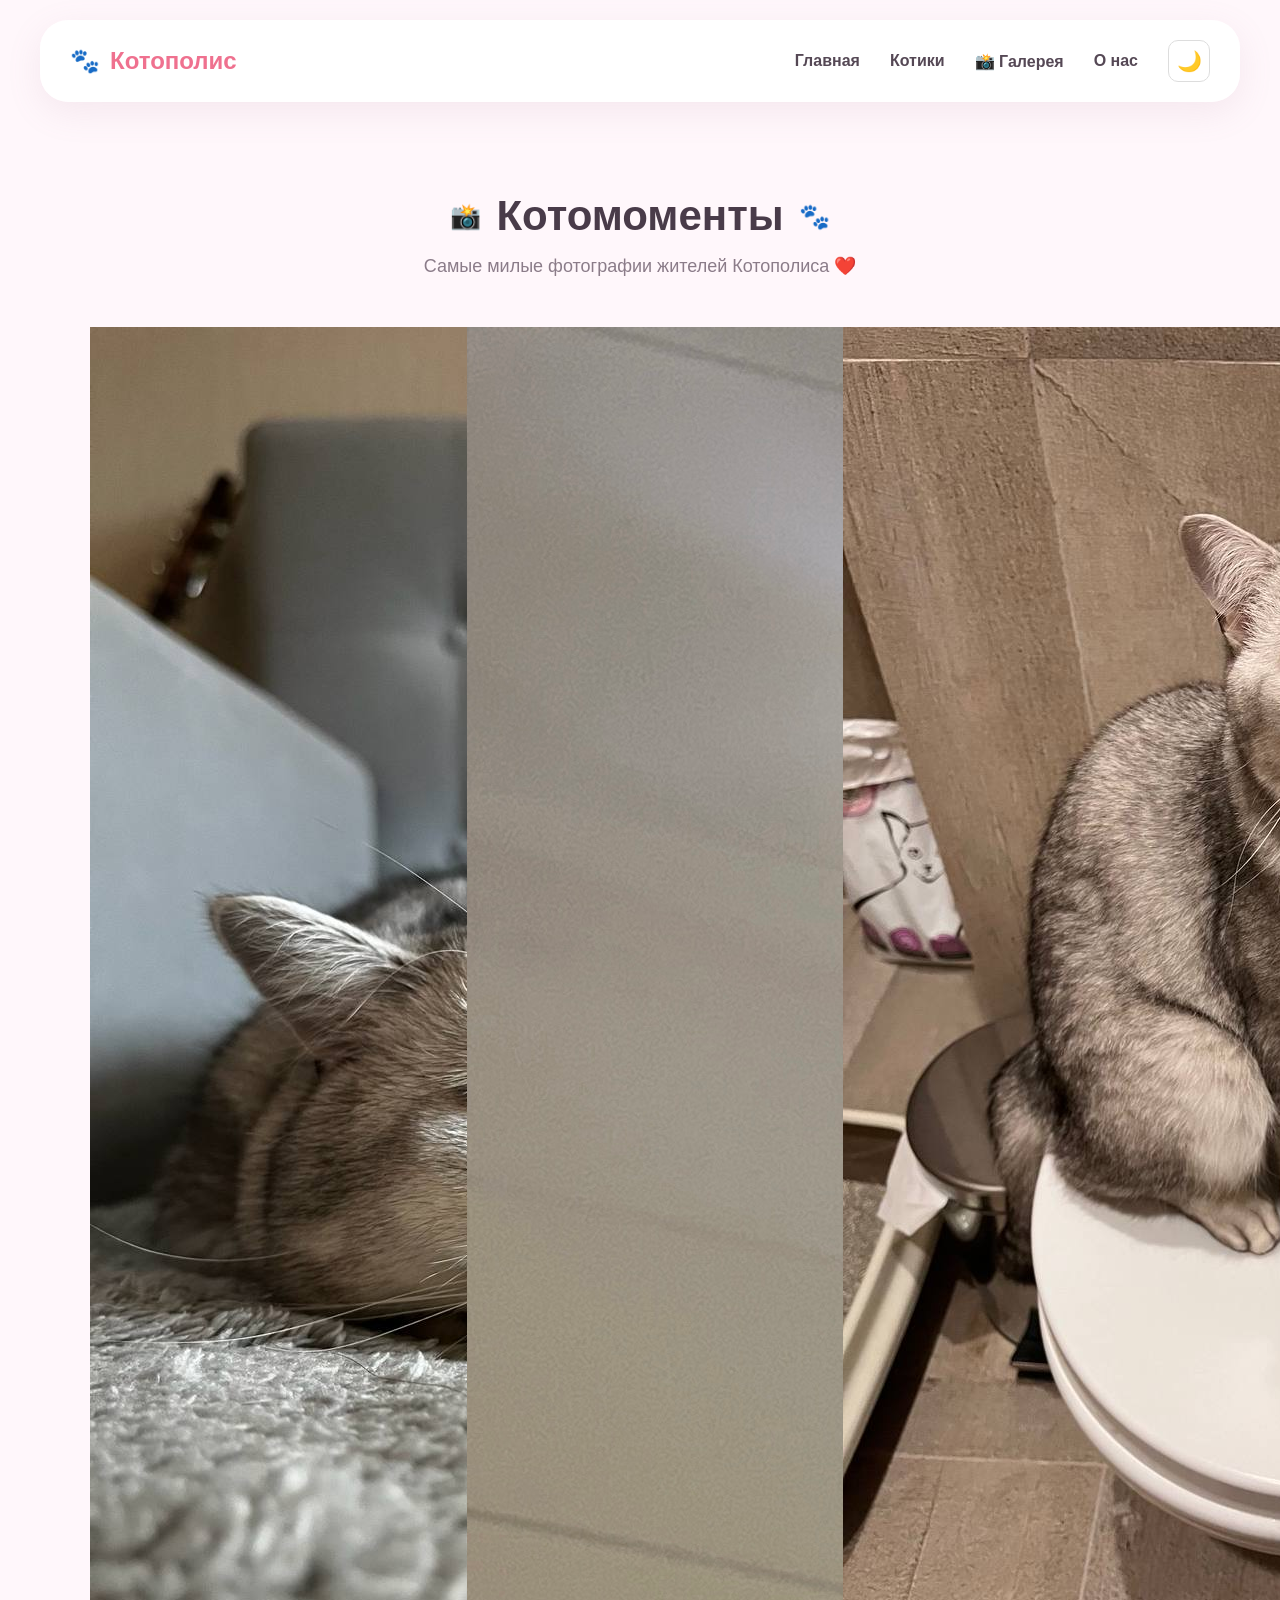
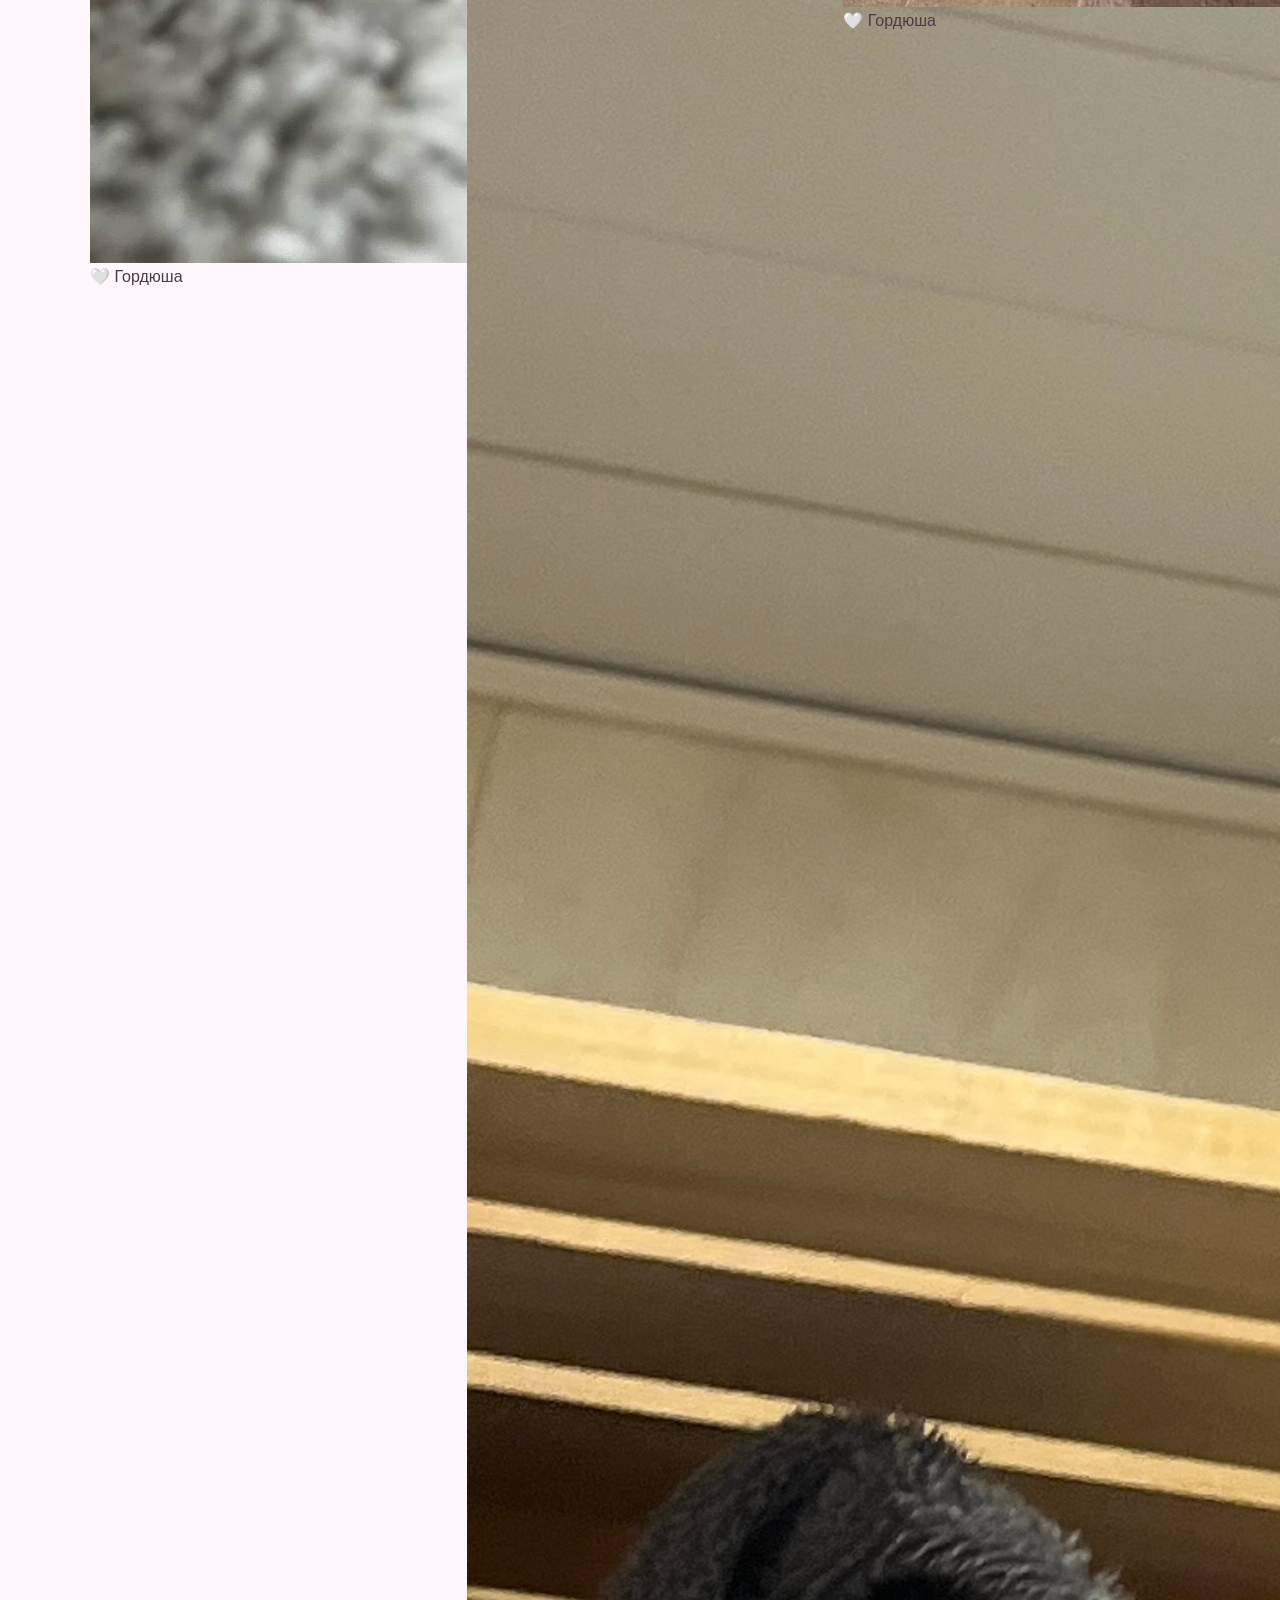
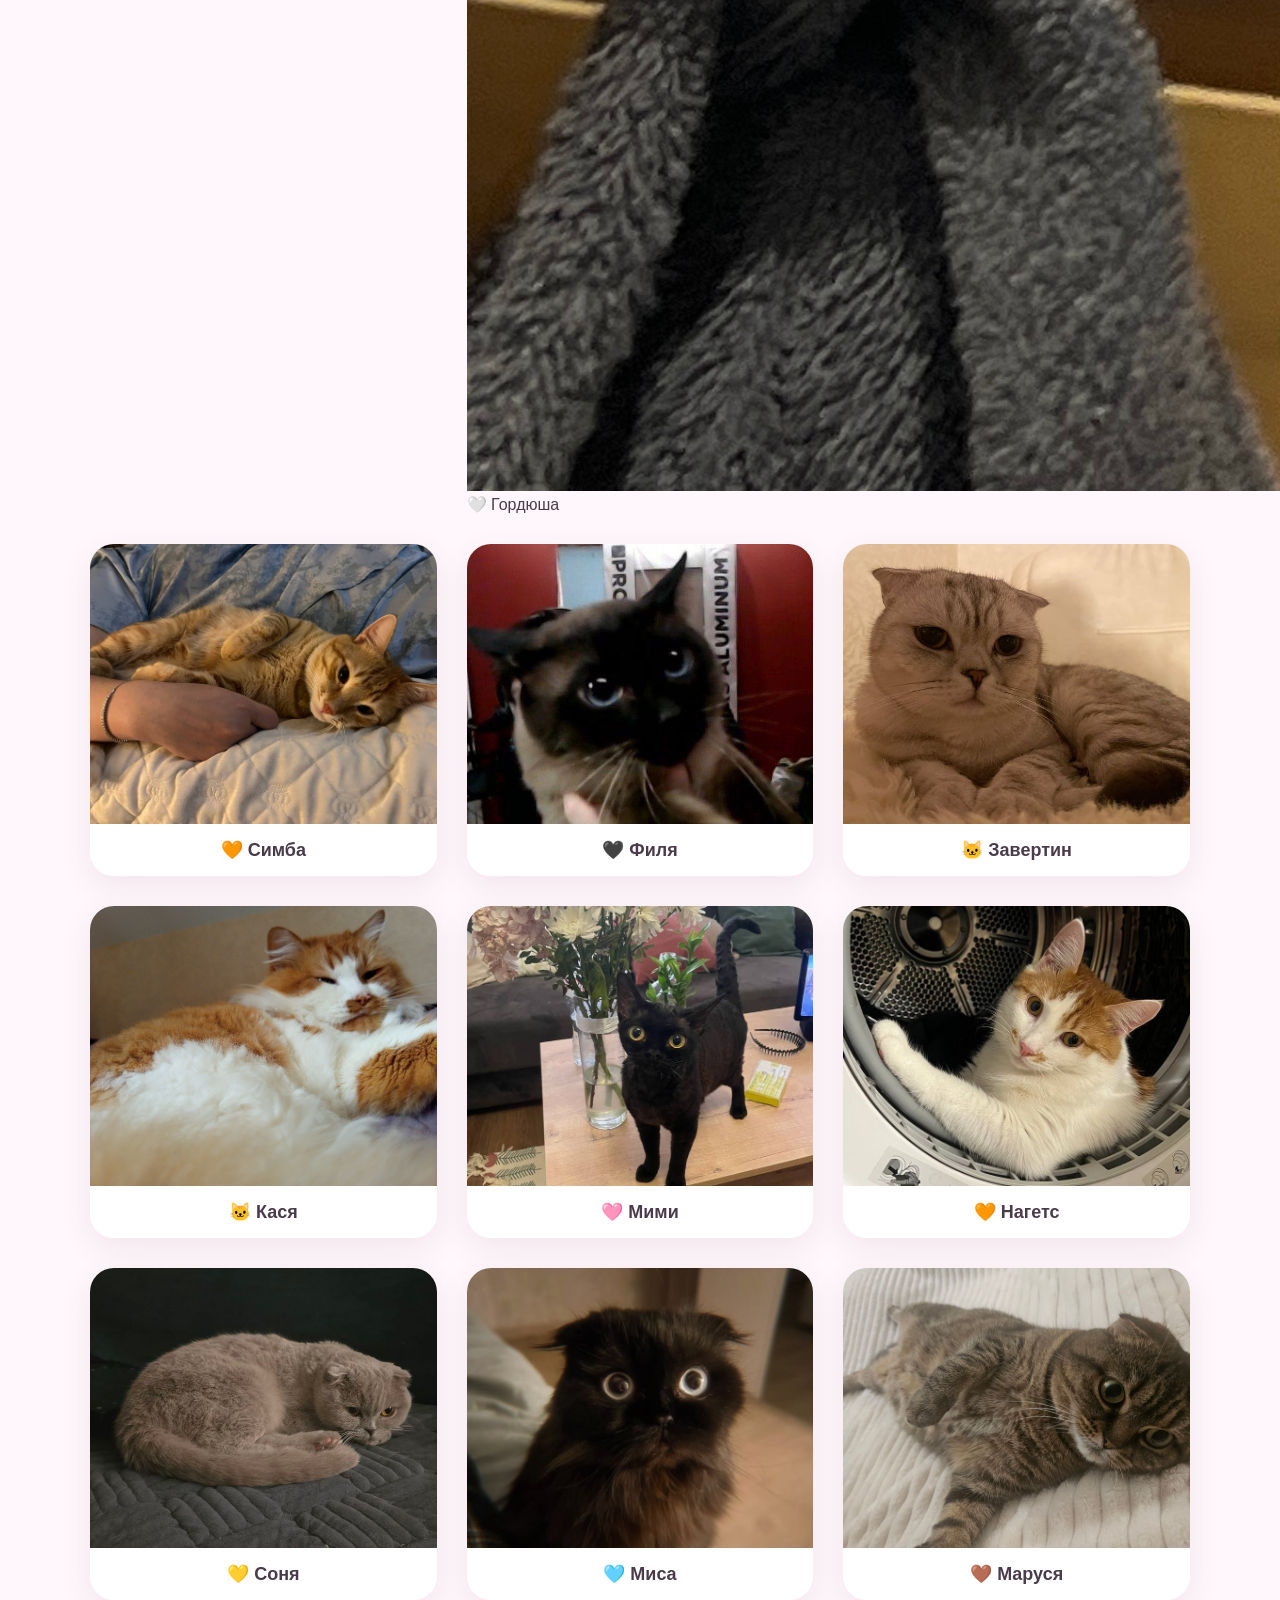
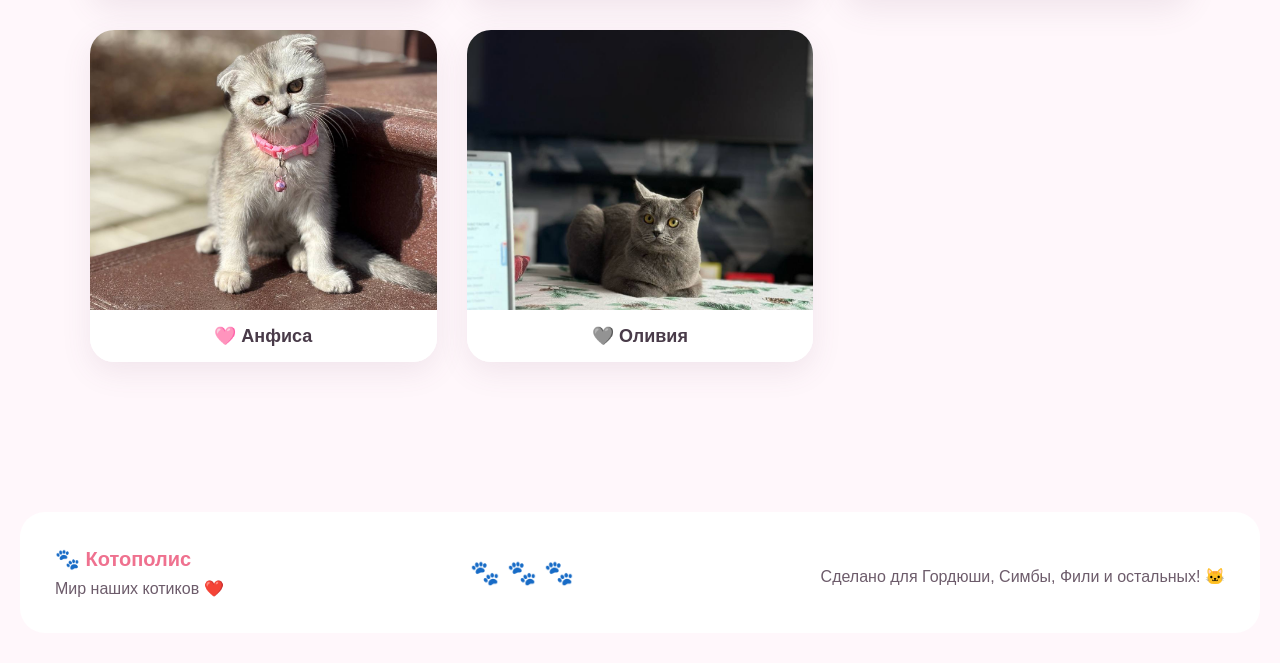
==== gallery.html @ 44512bc0 "Update gallery.html" ====
<!DOCTYPE html>
<html lang="ru">

<head>
    <meta charset="UTF-8">
    <meta name="viewport" content="width=device-width, initial-scale=1.0">

    <title>Галерея — Котополис 📸</title>

    <link rel="stylesheet" href="style.css">

    <style>
        /* ========================================
           📸 ГАЛЕРЕЯ КОТОПОЛИСА
           ======================================== */

        .cat-gallery-section {
            width: 100%;
            max-width: 1240px;
            margin: 0 auto;
            padding: 70px 30px;
            box-sizing: border-box;
        }

        .cat-gallery-title {
            display: flex;
            align-items: center;
            justify-content: center;
            gap: 15px;
            margin-bottom: 15px;
        }

        .cat-gallery-title h1 {
            margin: 0;
            font-size: 42px;
            color: #493b49;
        }

        .cat-gallery-title span {
            font-size: 25px;
        }

        .cat-gallery-subtitle {
            text-align: center;
            margin: 0 0 50px;
            color: #8b7c89;
            font-size: 18px;
        }

        /* ⭐ САМА СЕТКА */

        .cat-gallery-grid {
            display: grid !important;

            grid-template-columns: repeat(3, minmax(0, 1fr)) !important;

            gap: 30px !important;

            width: 100% !important;
            max-width: 1100px !important;

            margin: 0 auto !important;
            padding: 0 !important;

            box-sizing: border-box !important;
        }

        /* 🖼️ КАРТОЧКА */

        .cat-gallery-card {
            display: flex !important;
            flex-direction: column !important;

            width: 100% !important;
            min-width: 0 !important;
            max-width: none !important;

            position: relative !important;

            overflow: hidden !important;

            background: white;
            border-radius: 24px;

            box-shadow: 0 10px 30px rgba(120, 80, 110, 0.10);

            box-sizing: border-box !important;

            transition: transform 0.25s ease,
                        box-shadow 0.25s ease;
        }

        .cat-gallery-card:hover {
            transform: translateY(-7px);
            box-shadow: 0 18px 40px rgba(120, 80, 110, 0.16);
        }

        /* 🐱 ФОТО */

        .cat-gallery-card img {
            display: block !important;

            width: 100% !important;
            height: 280px !important;

            max-width: 100% !important;

            object-fit: cover !important;

            margin: 0 !important;
            padding: 0 !important;

            box-sizing: border-box !important;

            transition: transform 0.4s ease;
        }

        .cat-gallery-card:hover img {
            transform: scale(1.04);
        }

        /* 🏷️ ПОДПИСЬ */

        .cat-gallery-caption {
            width: 100%;
            padding: 15px 18px;

            box-sizing: border-box;

            text-align: center;

            background: white;
            color: #493b49;

            font-size: 18px;
            font-weight: 700;
        }

        /* 🌙 ТЁМНАЯ ТЕМА */

        body.dark-mode .cat-gallery-card {
            background: #302833;
        }

        body.dark-mode .cat-gallery-caption {
            background: #302833;
            color: #f4eaf2;
        }

        body.dark-mode .cat-gallery-title h1 {
            color: #f4eaf2;
        }

        body.dark-mode .cat-gallery-subtitle {
            color: #cbbdca;
        }

        /* 📱 ПЛАНШЕТ */

        @media (max-width: 900px) {

            .cat-gallery-grid {
                grid-template-columns: repeat(2, minmax(0, 1fr)) !important;
            }

        }

        /* 📱 ТЕЛЕФОН */

        @media (max-width: 600px) {

            .cat-gallery-section {
                padding: 50px 20px;
            }

            .cat-gallery-grid {
                grid-template-columns: 1fr !important;
                gap: 25px !important;
            }

            .cat-gallery-card img {
                height: 280px !important;
            }

            .cat-gallery-title h1 {
                font-size: 32px;
            }

        }
    </style>

</head>

<body>

<header class="navbar">

    <div class="logo" id="secretLogo">
        🐾 <span>Котополис</span>
    </div>

    <nav>
        <a href="index.html">Главная</a>
        <a href="index.html#cats">Котики</a>
        <a href="gallery.html">📸 Галерея</a>
        <a href="index.html#about">О нас</a>

        <button id="themeToggle" class="theme-button">🌙</button>
    </nav>

</header>


<main>

<section class="cat-gallery-section">

    <div class="cat-gallery-title">
        <span>📸</span>
        <h1>Котомоменты</h1>
        <span>🐾</span>
    </div>

    <p class="cat-gallery-subtitle">
        Самые милые фотографии жителей Котополиса ❤️
    </p>


    <div class="cat-gallery-grid">

       <!-- 🤍 ГОРДЮША -->

<div class="gallery-item">
    <img src="gordyusha.jpg" alt="Гордюша">
    <div class="gallery-caption">
        🤍 Гордюша
    </div>
</div>

<div class="gallery-item">
    <img src="gordyusha2.jpg" alt="Гордюша">
    <div class="gallery-caption">
        🤍 Гордюша
    </div>
</div>

<div class="gallery-item">
    <img src="gordyusha3.jpg" alt="Гордюша">
    <div class="gallery-caption">
        🤍 Гордюша
    </div>
</div>
        <div class="cat-gallery-card">
            <img src="simba.jpg" alt="Симба">
            <div class="cat-gallery-caption">
                🧡 Симба
            </div>
        </div>

        <div class="cat-gallery-card">
            <img src="filia.jpg" alt="Филя">
            <div class="cat-gallery-caption">
                🖤 Филя
            </div>
        </div>

        <div class="cat-gallery-card">
            <img src="zavertin.jpg" alt="Завертин">
            <div class="cat-gallery-caption">
                🐱 Завертин
            </div>
        </div>

        <div class="cat-gallery-card">
            <img src="kasya.jpg" alt="Кася">
            <div class="cat-gallery-caption">
                🐱 Кася
            </div>
        </div>

        <div class="cat-gallery-card">
            <img src="mimi.jpg" alt="Мими">
            <div class="cat-gallery-caption">
                🩷 Мими
            </div>
        </div>

        <div class="cat-gallery-card">
            <img src="nagets.jpg" alt="Нагетс">
            <div class="cat-gallery-caption">
                🧡 Нагетс
            </div>
        </div>

        <div class="cat-gallery-card">
            <img src="sonya.jpg" alt="Соня">
            <div class="cat-gallery-caption">
                💛 Соня
            </div>
        </div>

        <div class="cat-gallery-card">
            <img src="misa.jpg" alt="Миса">
            <div class="cat-gallery-caption">
                🩵 Миса
            </div>
        </div>

        <div class="cat-gallery-card">
            <img src="marusya.jpg" alt="Маруся">
            <div class="cat-gallery-caption">
                🤎 Маруся
            </div>
        </div>

        <div class="cat-gallery-card">
            <img src="anfisa.jpg" alt="Анфиса">
            <div class="cat-gallery-caption">
                🩷 Анфиса
            </div>
        </div>

        <div class="cat-gallery-card">
            <img src="olivia.jpg" alt="Оливия">
            <div class="cat-gallery-caption">
                🩶 Оливия
            </div>
        </div>

    </div>

</section>

</main>


<footer>

    <div>
        <b>🐾 Котополис</b>

        <p>
            Мир наших котиков ❤️
        </p>
    </div>

    <div class="footer-paws">
        🐾 🐾 🐾
    </div>

    <div>
        <p>
            Сделано для Гордюши, Симбы, Фили и остальных! 🐱
        </p>
    </div>

</footer>


<script src="script.js" defer></script>

</body>
</html>
---- style.css ----
/* ========================================
   🐾 КОТОПОЛИС — ОСНОВНЫЕ СТИЛИ
======================================== */

* {
    box-sizing: border-box;
}

html {
    scroll-behavior: smooth;
}

body {
    margin: 0;
    font-family: Arial, sans-serif;
    background: #fff7fb;
    color: #493b49;
    transition: background 0.3s ease, color 0.3s ease;
}

/* ========================================
   🌸 НАВИГАЦИЯ
======================================== */

.navbar {
    position: sticky;
    top: 20px;
    z-index: 100;
    
    width: calc(100% - 80px);
    max-width: 1240px;
    margin: 20px auto;
    padding: 20px 30px;

    display: flex;
    align-items: center;
    justify-content: space-between;

    background: rgba(255, 255, 255, 0.92);
    border-radius: 28px;
    box-shadow: 0 10px 35px rgba(170, 120, 150, 0.12);

    backdrop-filter: blur(15px);
}

.logo {
    display: flex;
    align-items: center;
    gap: 10px;

    font-size: 24px;
    font-weight: 800;
    color: #ef718f;

    cursor: pointer;
}

.navbar nav {
    display: flex;
    align-items: center;
    gap: 30px;
}

.navbar nav a {
    color: #554855;
    text-decoration: none;
    font-weight: 700;
    transition: color 0.2s ease;
}

.navbar nav a:hover {
    color: #ef718f;
}

.theme-button {
    width: 42px;
    height: 42px;

    border: 1px solid #ddd;
    border-radius: 10px;
    background: white;

    cursor: pointer;
    font-size: 20px;
}

/* ========================================
   🏠 ГЛАВНАЯ
======================================== */

.hero {
    max-width: 1240px;
    min-height: 620px;

    margin: 50px auto;
    padding: 70px;

    display: flex;
    align-items: center;
    justify-content: space-between;

    background:
        radial-gradient(circle at 85% 20%, #eadcff 0, transparent 30%),
        radial-gradient(circle at 10% 70%, #ffe1eb 0, transparent 35%),
        white;

    border-radius: 40px;
}

.hero-text {
    width: 48%;
}

.little-title {
    color: #ef718f;
    font-size: 15px;
    font-weight: 800;
}

.hero h1 {
    margin: 25px 0;
    font-size: 64px;
    line-height: 1.05;
    color: #493b49;
}

.hero h1 span {
    color: #ef718f;
}

.hero-text > p {
    max-width: 560px;

    font-size: 19px;
    line-height: 1.8;
    color: #776a77;
}

.buttons {
    display: flex;
    flex-wrap: wrap;
    gap: 15px;
    margin-top: 30px;
}

.main-button,
.second-button {
    padding: 16px 24px;

    border-radius: 16px;

    font-size: 16px;
    font-weight: 700;

    cursor: pointer;
    text-decoration: none;

    transition: transform 0.2s ease, box-shadow 0.2s ease;
}

.main-button {
    background: #ef718f;
    color: white;
    border: none;
    box-shadow: 0 10px 25px rgba(239, 113, 143, 0.25);
}

.second-button {
    background: white;
    color: #604f60;
    border: 2px solid #f0d9e2;
}

.main-button:hover,
.second-button:hover {
    transform: translateY(-3px);
}

#result {
    margin-top: 20px;
    font-weight: 700;
    color: #ef718f;
}

/* ========================================
   🐱 КОТИКИ НА ГЛАВНОЙ
======================================== */

.hero-decoration {
    position: relative;
    width: 45%;
}

.hero-cats {
    width: 430px;
    height: 430px;

    margin: auto;

    display: grid;
    grid-template-columns: 1fr 1fr;
    grid-template-rows: 1fr 1fr;

    overflow: hidden;

    border: 7px solid #ff9ab0;
    border-radius: 50%;

    background: white;
}

.hero-cats img {
    width: 100%;
    height: 100%;
    object-fit: cover;
}

.hero-cats img:first-child {
    grid-column: 1 / 3;
}

.paw {
    position: absolute;
    z-index: 2;
    font-size: 34px;
}

.paw1 {
    left: 0;
    top: 20%;
}

.paw2 {
    right: 0;
    top: 15%;
    color: #ff8fa8;
}

.paw3 {
    right: 5%;
    bottom: 5%;
    color: #b99aff;
}

/* ========================================
   🐾 СЕКЦИЯ КОТИКОВ
======================================== */

.cats-section {
    max-width: 1240px;
    margin: 100px auto;
    padding: 0 20px;
}

.section-title {
    display: flex;
    align-items: center;
    justify-content: center;
    gap: 15px;
}

.section-title h2 {
    margin: 0;

    font-size: 42px;
    color: #493b49;
}

.section-title span {
    font-size: 24px;
}

.section-subtitle {
    text-align: center;
    color: #8b7c89;
    font-size: 18px;
    margin: 20px 0 60px;
}

/* ========================================
   🐱 СЕТКА КАРТОЧЕК
======================================== */

.cats {
    display: grid;
    grid-template-columns: repeat(3, 1fr);
    gap: 30px;
    align-items: stretch;
}

.cat-card {
    display: flex;
    flex-direction: column;

    overflow: hidden;

    background: white;
    border-radius: 25px;

    box-shadow: 0 15px 40px rgba(120, 80, 110, 0.10);

    transition: transform 0.25s ease, box-shadow 0.25s ease;
}

.cat-card:hover {
    transform: translateY(-7px);
    box-shadow: 0 20px 45px rgba(120, 80, 110, 0.16);
}

/* ========================================
   🖼️ ФОТО
======================================== */

.photo-container,
.cat-card > img {
    width: 100%;
    height: 280px;
    flex-shrink: 0;

    object-fit: cover;
}

.photo-container {
    position: relative;
}

.photo-container img {
    width: 100%;
    height: 100%;
    object-fit: cover;
    display: block;
}

.cat-card > img {
    display: block;
}

/* ========================================
   🏷️ ИМЕНА
======================================== */

.name-tag {
    position: absolute;
    left: 15px;
    bottom: 15px;

    padding: 7px 14px;

    border-radius: 12px;

    background: rgba(255, 255, 255, 0.9);

    font-weight: 800;
}

.purple {
    color: #8d6aa8;
}

.orange {
    color: #d98535;
}

.blue {
    color: #6288b5;
}

/* ========================================
   ❤️ СЕРДЕЧКО
======================================== */

.heart {
    position: absolute;
    right: 15px;
    top: 15px;

    width: 42px;
    height: 42px;

    border: none;
    border-radius: 50%;

    background: rgba(255, 255, 255, 0.9);

    color: #ef718f;
    font-size: 25px;

    cursor: pointer;
}

.heart.liked {
    color: #ef4e72;
}

/* ========================================
   📝 СОДЕРЖИМОЕ КАРТОЧКИ
======================================== */

.card-content,
.cat-card-content {
    display: flex;
    flex-direction: column;

    flex: 1;

    padding: 22px;
}

.card-content h3,
.cat-card-content h3 {
    margin: 0 0 14px;

    font-size: 22px;
    color: #493b49;
}

.card-content p,
.cat-card-content p {
    margin: 0;

    color: #655766;
    font-size: 16px;
    line-height: 1.45;
}

/* ========================================
   🌸 КНОПКИ «ПОДРОБНЕЕ»
======================================== */

.details-button {
    display: inline-flex;
    align-items: center;
    justify-content: center;

    width: fit-content;

    margin-top: auto;
    padding: 11px 20px;

    border: none;
    border-radius: 14px;

    background: #f7dce6;
    color: #8c5269;

    font-size: 14px;
    font-weight: 800;

    cursor: pointer;

    transition: transform 0.2s ease, background 0.2s ease;
}

.details-button:hover {
    transform: translateY(-2px);
    background: #f2cbd9;
}

.purple-button {
    background: #eadff3;
    color: #79578e;
}

.orange-button {
    background: #f8e3ce;
    color: #a4662c;
}

.blue-button {
    background: #dce9f6;
    color: #557da4;
}

/* ========================================
   ❤️ БЛОК FEATURES
======================================== */

.features {
    max-width: 1240px;

    margin: 100px auto;
    padding: 50px;

    display: grid;
    grid-template-columns: repeat(2, 1fr);
    gap: 25px;
}

.feature {
    display: flex;
    align-items: flex-start;
    gap: 20px;

    padding: 30px;

    background: white;
    border-radius: 25px;

    box-shadow: 0 12px 35px rgba(120, 80, 110, 0.08);
}

.feature-icon {
    width: 55px;
    height: 55px;

    flex-shrink: 0;

    display: flex;
    align-items: center;
    justify-content: center;

    border-radius: 18px;

    background: #ffe3eb;

    font-size: 25px;
}

.feature h3 {
    margin: 0 0 10px;
    color: #493b49;
}

.feature p {
    margin: 0;

    color: #756775;
    line-height: 1.5;
}

/* ========================================
   🐾 FOOTER
======================================== */

footer {
    max-width: 1240px;

    margin: 80px auto 30px;
    padding: 35px;

    display: flex;
    align-items: center;
    justify-content: space-between;
    gap: 30px;

    background: white;
    border-radius: 25px;

    color: #6d5c6b;
}

footer b {
    color: #ef718f;
    font-size: 20px;
}

footer p {
    margin: 8px 0 0;
}

.footer-paws {
    font-size: 24px;
}

/* ========================================
   🪟 ОКОШКО «ПОДРОБНЕЕ»
======================================== */

.modal,
.easter-egg {
    position: fixed;
    inset: 0;

    z-index: 1000;

    display: none;
    align-items: center;
    justify-content: center;

    padding: 20px;

    background: rgba(45, 30, 45, 0.55);
    backdrop-filter: blur(8px);
}

.modal.show,
.easter-egg.show {
    display: flex;
}

.modal-content {
    position: relative;

    width: min(850px, 100%);

    display: flex;

    overflow: hidden;

    background: white;
    border-radius: 30px;

    box-shadow: 0 30px 80px rgba(0, 0, 0, 0.25);
}

.modal-content img {
    width: 45%;
    min-height: 400px;

    object-fit: cover;
}

.modal-text {
    padding: 45px;
}

.modal-text h2 {
    margin-top: 0;
    color: #ef718f;
    font-size: 32px;
}

.modal-text p {
    white-space: pre-line;
    color: #655766;
    line-height: 1.7;
}

.close-modal {
    position: absolute;
    right: 15px;
    top: 15px;

    z-index: 2;

    width: 40px;
    height: 40px;

    border: none;
    border-radius: 50%;

    background: white;

    font-size: 28px;
    cursor: pointer;
}

/* ========================================
   ✨ ПАСХАЛКА
======================================== */

.easter-egg-window {
    position: relative;

    width: min(500px, 100%);

    padding: 35px;

    text-align: center;

    background: white;
    border-radius: 30px;

    box-shadow: 0 30px 80px rgba(0, 0, 0, 0.25);
}

.easter-egg-title {
    margin-bottom: 20px;

    color: #9b70bd;
    font-size: 25px;
    font-weight: 800;
}

.easter-egg-window img {
    width: 100%;
    max-height: 300px;

    object-fit: cover;

    border-radius: 20px;
}

.easter-egg-text {
    margin-top: 20px;

    color: #8b55ad;
    font-size: 18px;
    font-weight: 800;
}

.easter-egg-small {
    margin-top: 10px;
    color: #817482;
}

.easter-egg-close {
    position: absolute;
    right: 15px;
    top: 15px;

    border: none;
    background: none;

    font-size: 28px;
    cursor: pointer;
}

/* ========================================
   🌙 ТЁМНАЯ ТЕМА
======================================== */

body.dark-mode {
    background: #211c24;
    color: #eee5ed;
}

body.dark-mode .navbar,
body.dark-mode .hero,
body.dark-mode .cat-card,
body.dark-mode .feature,
body.dark-mode footer,
body.dark-mode .modal-content,
body.dark-mode .easter-egg-window {
    background: #302833;
}

body.dark-mode .navbar nav a,
body.dark-mode .hero h1,
body.dark-mode .section-title h2,
body.dark-mode .card-content h3,
body.dark-mode .cat-card-content h3,
body.dark-mode .feature h3 {
    color: #f4eaf2;
}

body.dark-mode .hero-text > p,
body.dark-mode .section-subtitle,
body.dark-mode .card-content p,
body.dark-mode .cat-card-content p,
body.dark-mode .feature p,
body.dark-mode .modal-text p {
    color: #cbbdca;
}

body.dark-mode .second-button,
body.dark-mode .theme-button {
    background: #3b323e;
    color: #f4eaf2;
    border-color: #574b5b;
}

body.dark-mode .close-modal {
    background: #3b323e;
    color: white;
}

/* ========================================
   📱 АДАПТИВ
======================================== */

@media (max-width: 900px) {

    .navbar {
        width: calc(100% - 30px);
        padding: 16px 20px;
    }

    .navbar nav {
        gap: 15px;
    }

    .hero {
        margin: 30px 15px;
        padding: 40px 25px;

        flex-direction: column;
        gap: 50px;
    }

    .hero-text,
    .hero-decoration {
        width: 100%;
    }

    .hero h1 {
        font-size: 48px;
    }

    .hero-cats {
        width: min(400px, 90vw);
        height: min(400px, 90vw);
    }

    .cats {
        grid-template-columns: repeat(2, 1fr);
    }

    .features {
        grid-template-columns: 1fr;
        padding: 20px;
    }

    footer {
        margin-left: 15px;
        margin-right: 15px;

        flex-direction: column;
        text-align: center;
    }
}

@media (max-width: 600px) {

    .navbar {
        position: relative;
        top: 0;

        flex-direction: column;
        gap: 15px;
    }

    .navbar nav {
        flex-wrap: wrap;
        justify-content: center;
    }

    .hero h1 {
        font-size: 38px;
    }

    .cats {
        grid-template-columns: 1fr;
    }

    .section-title h2 {
        font-size: 32px;
    }

    .modal-content {
        flex-direction: column;
        max-height: 90vh;
        overflow-y: auto;
    }

    .modal-content img {
        width: 100%;
        min-height: 250px;
        max-height: 300px;
    }

    .modal-text {
        padding: 25px;
    }

.yellow {
    background: #fff3b0;
    color: #8a7415;
}

.blue {
    background: #c9e9f6;
    color: #39758c;
}

.brown {
    background: #e5d0bd;
    color: #795548;
}

.pink {
    background: #f7d6e5;
    color: #9b5575;
}

.gray {
    background: #dedede;
    color: #666666;
}
   .yellow-button {
    background: #fff3b0;
    color: #8a7415;
}

.blue-button {
    background: #c9e9f6;
    color: #39758c;
}

.brown-button {
    background: #e5d0bd;
    color: #795548;
}

.pink-button {
    background: #f7d6e5;
    color: #9b5575;
}

.gray-button {
    background: #dedede;
    color: #666666;
}
/* ===== ЦВЕТА КОТИКОВ ===== */

/* Соня 💛 */
.name-tag.yellow {
    background: #fff1a8 !important;
    color: #806b00 !important;
}

.details-button.yellow-button {
    background: #fff1a8 !important;
    color: #806b00 !important;
}

/* Миса 🩵 */
.name-tag.blue {
    background: #c9e9f6 !important;
    color: #4f82a3 !important;
}

.details-button.blue-button {
    background: #c9e9f6 !important;
    color: #4f82a3 !important;
}

/* Маруся 🤎 */
.name-tag.brown {
    background: #dfc5ad !important;
    color: #76543d !important;
}

.details-button.brown-button {
    background: #dfc5ad !important;
    color: #76543d !important;
}

/* Анфиса 🩷 */
.name-tag.pink {
    background: #f6c9dc !important;
    color: #a34f73 !important;
}

.details-button.pink-button {
    background: #f6c9dc !important;
    color: #a34f73 !important;
}

/* Оливия 🩶 */
.name-tag.gray {
    background: #d7d7d7 !important;
    color: #5f5f5f !important;
}

.details-button.gray-button {
    background: #d7d7d7 !important;
    color: #5f5f5f !important;
}
/* ========================================
   📸 ГАЛЕРЕЯ КОТОМЕНТОВ
======================================== */

.gallery-section {
    width: 100%;
    padding: 70px 20px;
    box-sizing: border-box;
}

.gallery {
    width: 100%;
    max-width: 1100px;
    margin: 40px auto;

    display: grid;
    grid-template-columns: repeat(3, minmax(0, 1fr));
    gap: 25px;

    box-sizing: border-box;
}

.gallery-item {
    width: 100%;
    min-width: 0;

    overflow: hidden;
    border-radius: 24px;

    background: white;

    box-shadow: 0 10px 30px rgba(0, 0, 0, 0.10);

    transition: transform 0.3s ease,
                box-shadow 0.3s ease;
}

.gallery-item:hover {
    transform: translateY(-7px);
    box-shadow: 0 15px 35px rgba(0, 0, 0, 0.16);
}

.gallery-item img {
    display: block;

    width: 100%;
    height: 260px;

    object-fit: cover;

    transition: transform 0.4s ease;
}

.gallery-item:hover img {
    transform: scale(1.05);
}

.gallery-caption {
    width: 100%;
    box-sizing: border-box;

    padding: 16px;

    text-align: center;

    font-size: 18px;
    font-weight: 700;

    background: white;
    color: #493b49;
}


/* 🌙 ТЁМНАЯ ТЕМА */

body.dark-mode .gallery-item {
    background: #292332;
}

body.dark-mode .gallery-caption {
    background: #292332;
    color: #f5edf8;
}


/* 📱 ПЛАНШЕТ */

@media (max-width: 900px) {
    .gallery {
        grid-template-columns: repeat(2, minmax(0, 1fr));
    }
}


/* 📱 ТЕЛЕФОН */

@media (max-width: 550px) {
    .gallery {
        grid-template-columns: 1fr;
    }

    .gallery-item img {
        height: 280px;
    }
}
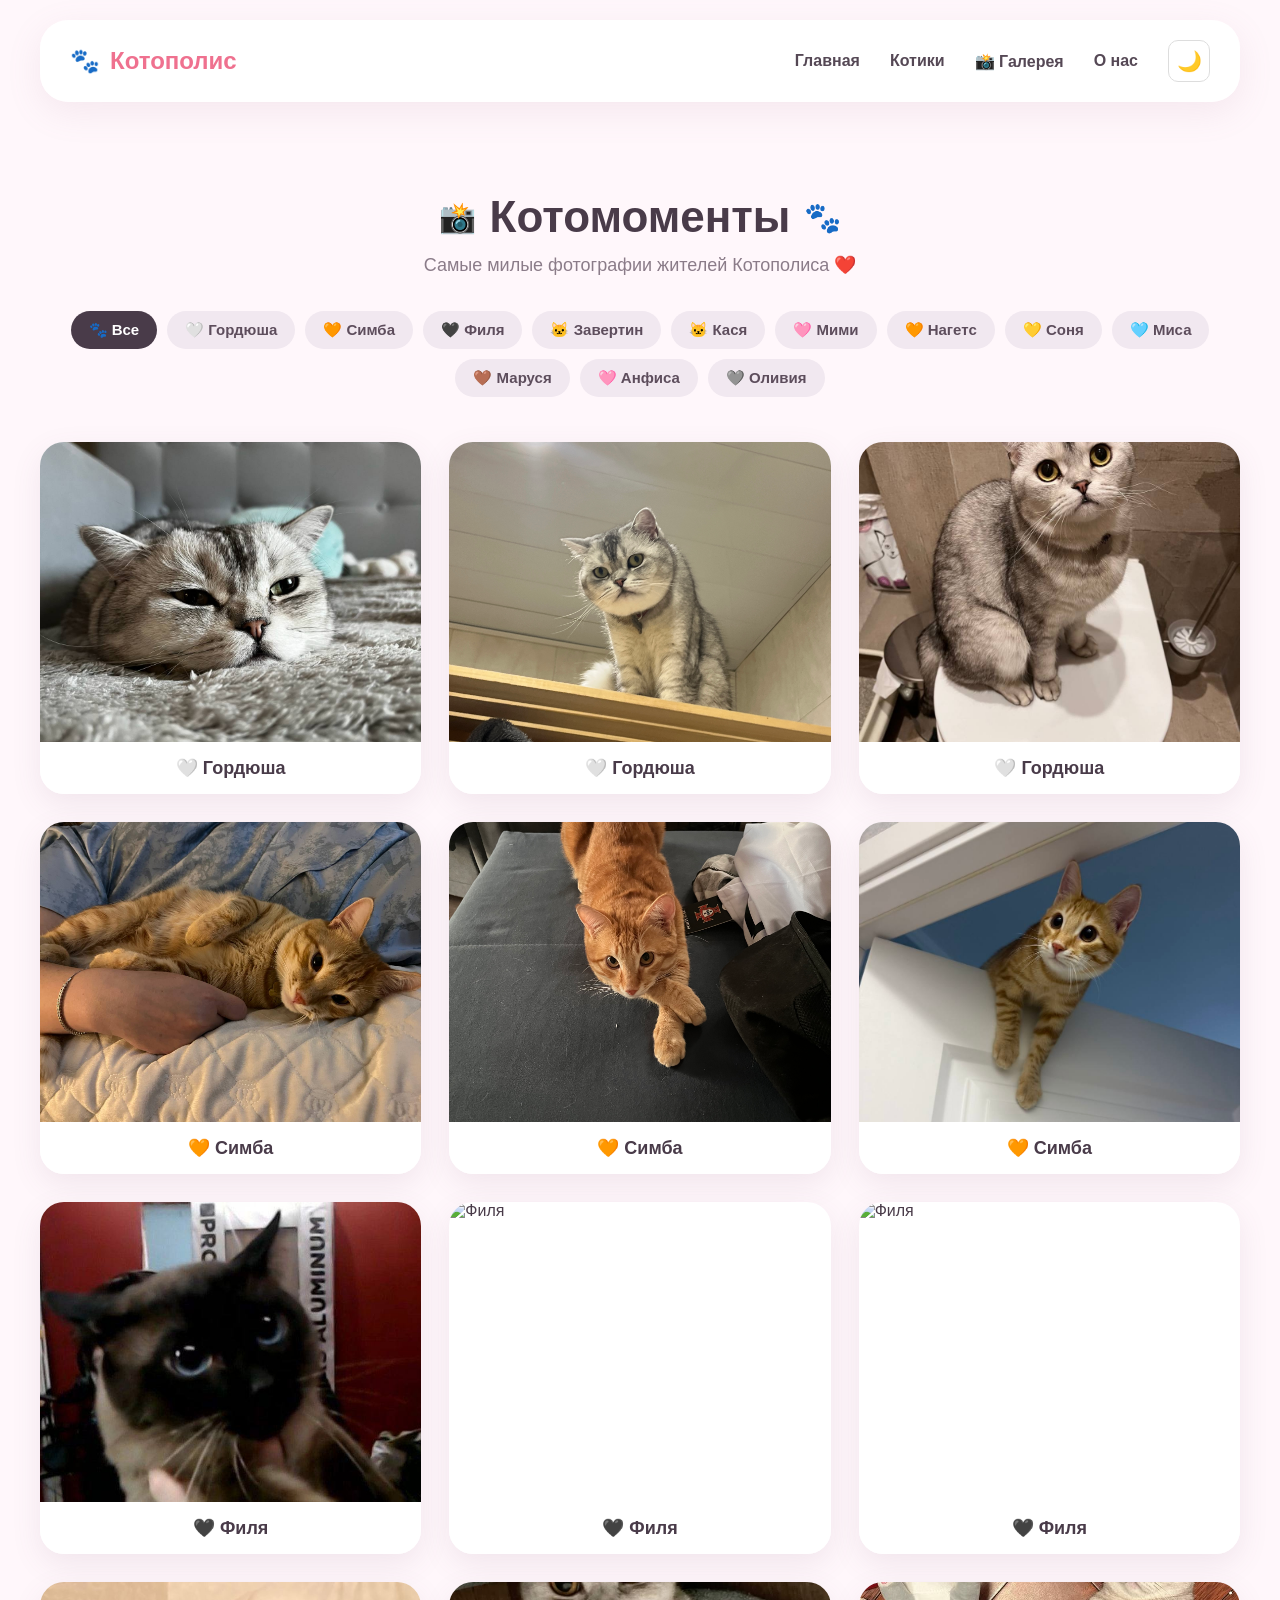
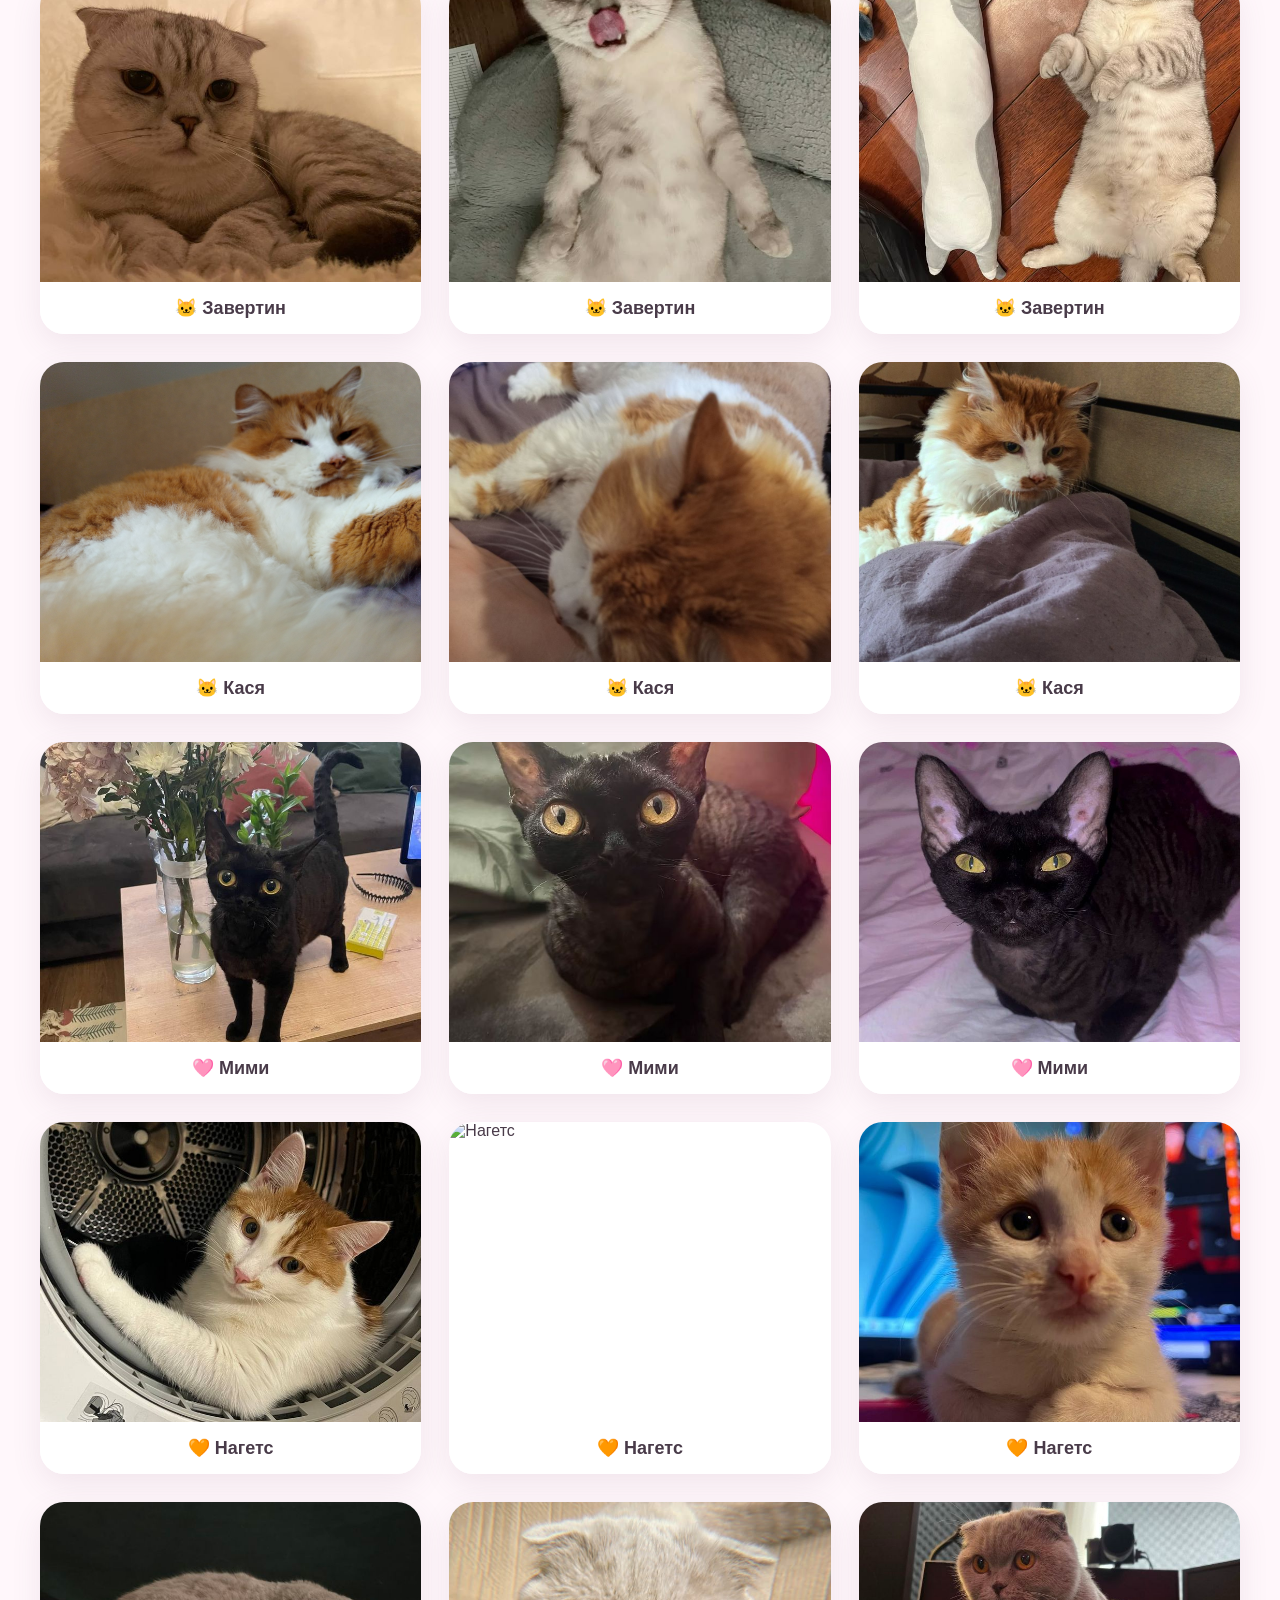
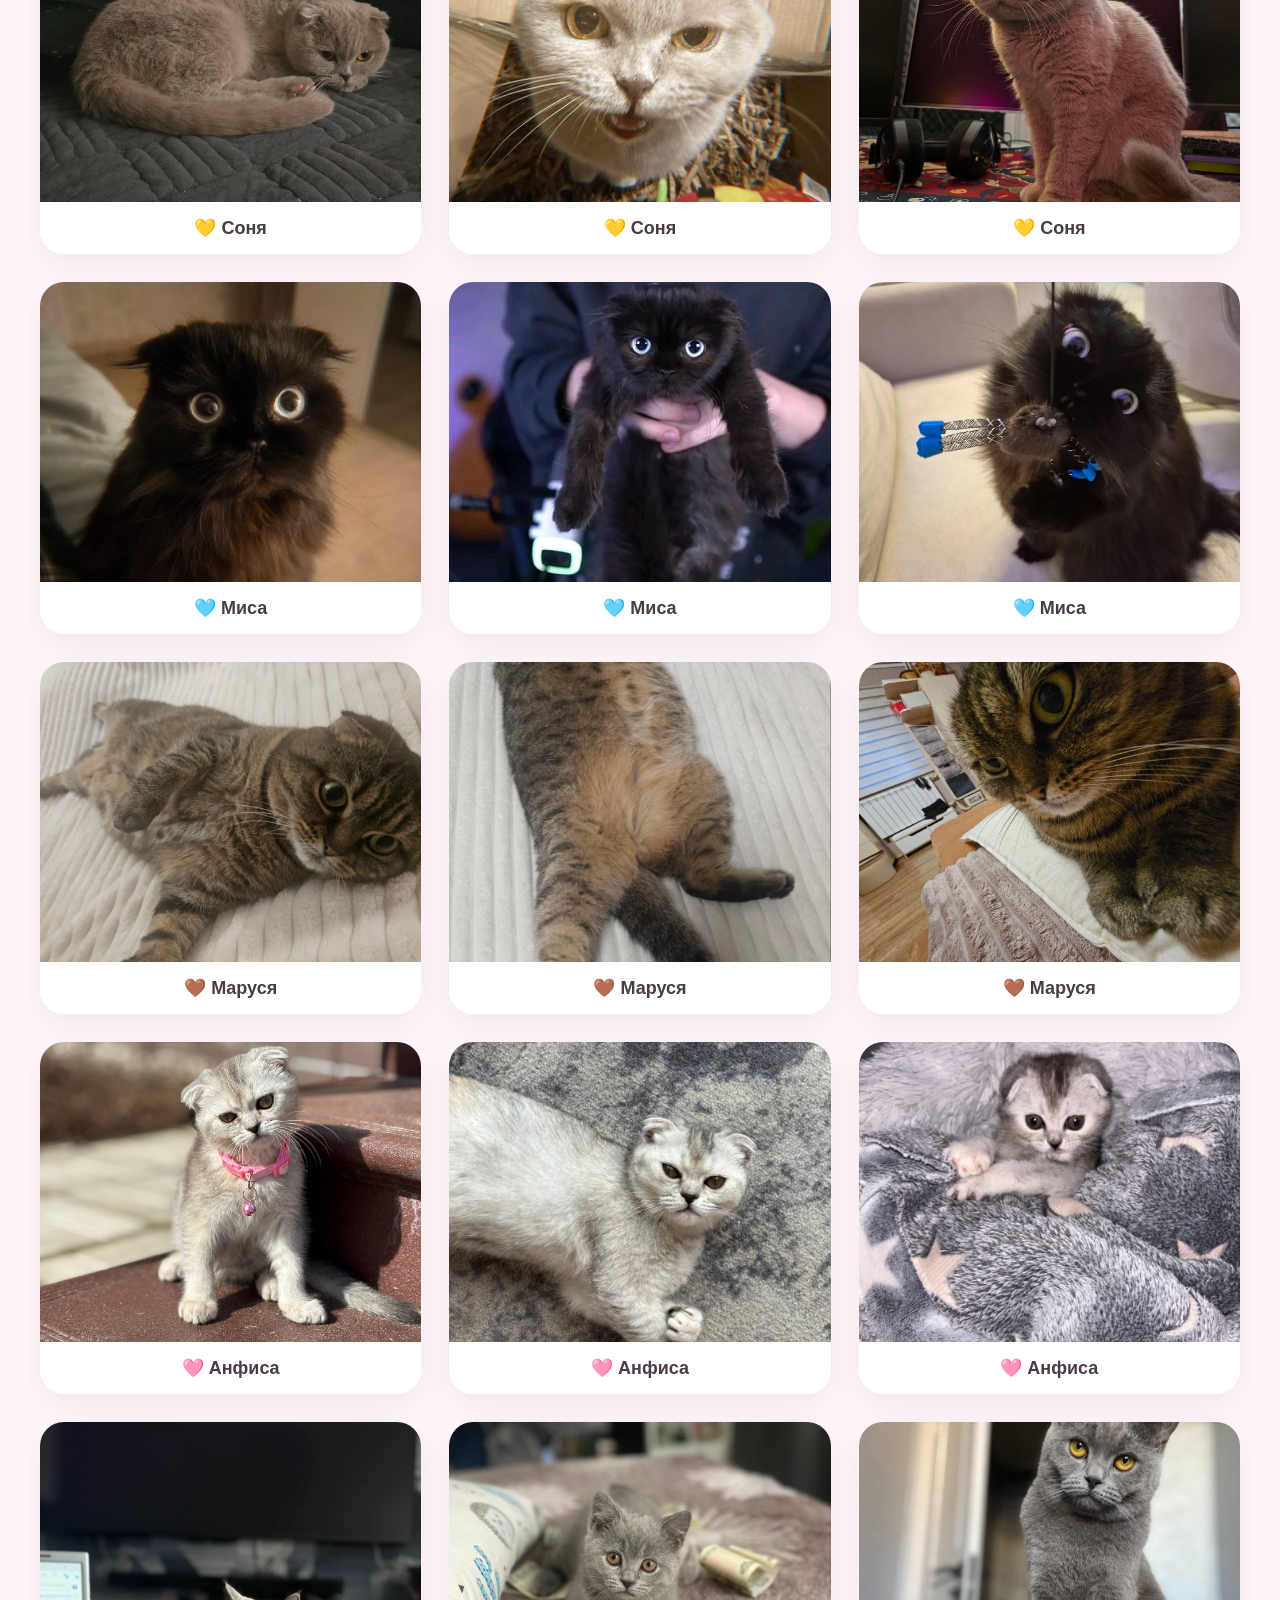
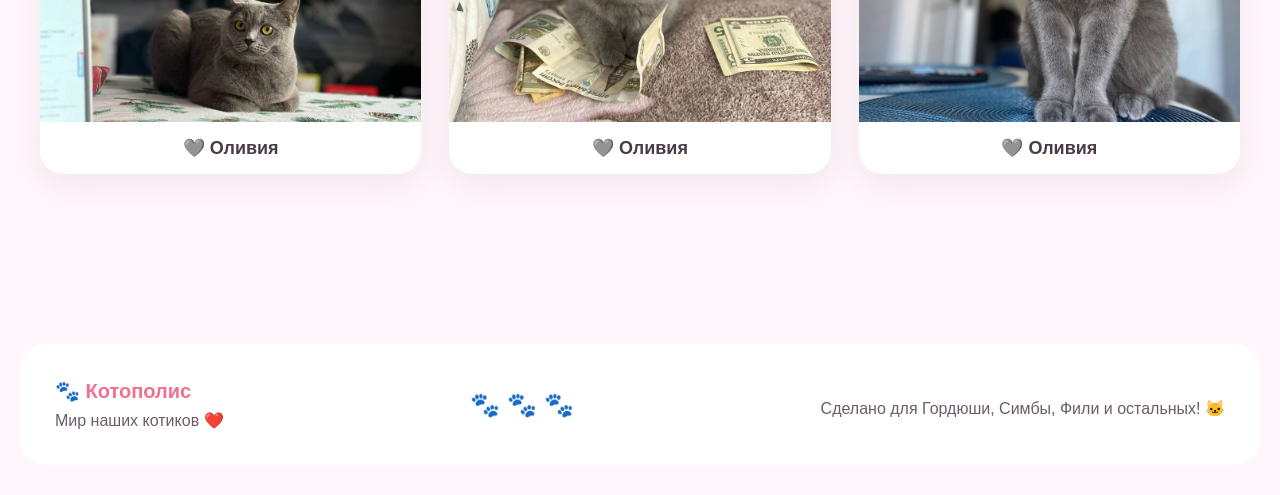
==== commit a6e7362d: "Update gallery.html" ====
--- a/gallery.html
+++ b/gallery.html
@@ -10,136 +10,332 @@
     <link rel="stylesheet" href="style.css">
 
     <style>
+
         /* ========================================
-           📸 ГАЛЕРЕЯ КОТОПОЛИСА
+           📸 КОТОМЕНТЫ
            ======================================== */
 
         .cat-gallery-section {
             width: 100%;
-            max-width: 1240px;
+            max-width: 1250px;
             margin: 0 auto;
-            padding: 70px 30px;
+            padding: 70px 25px 90px;
             box-sizing: border-box;
         }
 
+        /* Заголовок */
+
         .cat-gallery-title {
+            display: flex;
+            justify-content: center;
+            align-items: center;
+            gap: 14px;
+            margin-bottom: 12px;
+        }
+
+        .cat-gallery-title h1 {
+            margin: 0;
+            font-size: 44px;
+            color: #493b49;
+        }
+
+        .cat-gallery-title span {
+            font-size: 30px;
+        }
+
+        .cat-gallery-subtitle {
+            text-align: center;
+            margin: 0 auto 35px;
+            color: #8b7c89;
+            font-size: 18px;
+        }
+
+
+        /* ========================================
+           🐾 ФИЛЬТРЫ
+           ======================================== */
+
+        .gallery-filters {
+            display: flex;
+            justify-content: center;
+            flex-wrap: wrap;
+            gap: 10px;
+            margin-bottom: 45px;
+        }
+
+        .gallery-filter {
+            border: none;
+            padding: 10px 18px;
+            border-radius: 999px;
+
+            background: #f1e8f0;
+            color: #5d4d5c;
+
+            font-size: 15px;
+            font-weight: 700;
+
+            cursor: pointer;
+
+            transition:
+                transform 0.2s ease,
+                background 0.2s ease,
+                color 0.2s ease;
+        }
+
+        .gallery-filter:hover {
+            transform: translateY(-2px);
+        }
+
+        .gallery-filter.active {
+            background: #493b49;
+            color: white;
+        }
+
+
+        /* ========================================
+           📸 СЕТКА
+           ======================================== */
+
+        .cat-gallery-grid {
+            display: grid;
+
+            grid-template-columns:
+                repeat(3, minmax(0, 1fr));
+
+            gap: 28px;
+
+            width: 100%;
+        }
+
+
+        /* ========================================
+           🖼️ КАРТОЧКА
+           ======================================== */
+
+        .cat-gallery-card {
+            position: relative;
+
+            overflow: hidden;
+
+            background: white;
+
+            border-radius: 24px;
+
+            box-shadow:
+                0 10px 30px rgba(120, 80, 110, 0.10);
+
+            transition:
+                transform 0.3s ease,
+                box-shadow 0.3s ease;
+
+            animation: galleryAppear 0.5s ease;
+        }
+
+        .cat-gallery-card:hover {
+            transform: translateY(-7px);
+
+            box-shadow:
+                0 18px 45px rgba(120, 80, 110, 0.18);
+        }
+
+
+        /* ========================================
+           🐱 ФОТО
+           ======================================== */
+
+        .cat-gallery-image {
+            position: relative;
+
+            width: 100%;
+            height: 300px;
+
+            overflow: hidden;
+
+            cursor: zoom-in;
+        }
+
+        .cat-gallery-image img {
+            display: block;
+
+            width: 100%;
+            height: 100%;
+
+            object-fit: cover;
+
+            transition:
+                transform 0.5s ease,
+                filter 0.5s ease;
+        }
+
+        .cat-gallery-card:hover img {
+            transform: scale(1.06);
+        }
+
+
+        /* затемнение при наведении */
+
+        .gallery-zoom {
+            position: absolute;
+
+            inset: 0;
+
             display: flex;
             align-items: center;
             justify-content: center;
-            gap: 15px;
-            margin-bottom: 15px;
-        }
-
-        .cat-gallery-title h1 {
-            margin: 0;
-            font-size: 42px;
-            color: #493b49;
-        }
-
-        .cat-gallery-title span {
-            font-size: 25px;
-        }
-
-        .cat-gallery-subtitle {
+
+            background: rgba(40, 30, 40, 0.25);
+
+            opacity: 0;
+
+            transition: opacity 0.3s ease;
+
+            color: white;
+
+            font-size: 34px;
+        }
+
+        .cat-gallery-card:hover .gallery-zoom {
+            opacity: 1;
+        }
+
+
+        /* ========================================
+           🏷️ ПОДПИСЬ
+           ======================================== */
+
+        .cat-gallery-caption {
+            padding: 15px 18px;
+
             text-align: center;
-            margin: 0 0 50px;
-            color: #8b7c89;
-            font-size: 18px;
-        }
-
-        /* ⭐ САМА СЕТКА */
-
-        .cat-gallery-grid {
-            display: grid !important;
-
-            grid-template-columns: repeat(3, minmax(0, 1fr)) !important;
-
-            gap: 30px !important;
-
-            width: 100% !important;
-            max-width: 1100px !important;
-
-            margin: 0 auto !important;
-            padding: 0 !important;
-
-            box-sizing: border-box !important;
-        }
-
-        /* 🖼️ КАРТОЧКА */
-
-        .cat-gallery-card {
-            display: flex !important;
-            flex-direction: column !important;
-
-            width: 100% !important;
-            min-width: 0 !important;
-            max-width: none !important;
-
-            position: relative !important;
-
-            overflow: hidden !important;
-
-            background: white;
-            border-radius: 24px;
-
-            box-shadow: 0 10px 30px rgba(120, 80, 110, 0.10);
-
-            box-sizing: border-box !important;
-
-            transition: transform 0.25s ease,
-                        box-shadow 0.25s ease;
-        }
-
-        .cat-gallery-card:hover {
-            transform: translateY(-7px);
-            box-shadow: 0 18px 40px rgba(120, 80, 110, 0.16);
-        }
-
-        /* 🐱 ФОТО */
-
-        .cat-gallery-card img {
-            display: block !important;
-
-            width: 100% !important;
-            height: 280px !important;
-
-            max-width: 100% !important;
-
-            object-fit: cover !important;
-
-            margin: 0 !important;
-            padding: 0 !important;
-
-            box-sizing: border-box !important;
-
-            transition: transform 0.4s ease;
-        }
-
-        .cat-gallery-card:hover img {
-            transform: scale(1.04);
-        }
-
-        /* 🏷️ ПОДПИСЬ */
-
-        .cat-gallery-caption {
-            width: 100%;
-            padding: 15px 18px;
-
-            box-sizing: border-box;
-
-            text-align: center;
-
-            background: white;
-            color: #493b49;
 
             font-size: 18px;
             font-weight: 700;
-        }
-
-        /* 🌙 ТЁМНАЯ ТЕМА */
+
+            color: #493b49;
+
+            background: white;
+        }
+
+
+        /* ========================================
+           ✨ АНИМАЦИЯ
+           ======================================== */
+
+        @keyframes galleryAppear {
+
+            from {
+                opacity: 0;
+                transform: translateY(15px);
+            }
+
+            to {
+                opacity: 1;
+                transform: translateY(0);
+            }
+
+        }
+
+
+        /* ========================================
+           🔍 LIGHTBOX
+           ======================================== */
+
+        .gallery-lightbox {
+            position: fixed;
+
+            inset: 0;
+
+            z-index: 9999;
+
+            display: none;
+
+            align-items: center;
+            justify-content: center;
+
+            padding: 30px;
+
+            background: rgba(20, 16, 22, 0.88);
+
+            backdrop-filter: blur(8px);
+        }
+
+        .gallery-lightbox.active {
+            display: flex;
+        }
+
+        .gallery-lightbox img {
+            max-width: 90vw;
+            max-height: 85vh;
+
+            border-radius: 20px;
+
+            object-fit: contain;
+
+            box-shadow:
+                0 20px 80px rgba(0, 0, 0, 0.4);
+
+            animation: lightboxAppear 0.25s ease;
+        }
+
+        .lightbox-close {
+            position: fixed;
+
+            top: 25px;
+            right: 30px;
+
+            width: 45px;
+            height: 45px;
+
+            border: none;
+            border-radius: 50%;
+
+            background: rgba(255,255,255,0.15);
+
+            color: white;
+
+            font-size: 25px;
+
+            cursor: pointer;
+
+            transition: background 0.2s ease;
+        }
+
+        .lightbox-close:hover {
+            background: rgba(255,255,255,0.25);
+        }
+
+        @keyframes lightboxAppear {
+
+            from {
+                opacity: 0;
+                transform: scale(0.94);
+            }
+
+            to {
+                opacity: 1;
+                transform: scale(1);
+            }
+
+        }
+
+
+        /* ========================================
+           🌙 DARK MODE
+           ======================================== */
+
+        body.dark-mode .cat-gallery-title h1 {
+            color: #f4eaf2;
+        }
+
+        body.dark-mode .cat-gallery-subtitle {
+            color: #cbbdca;
+        }
 
         body.dark-mode .cat-gallery-card {
             background: #302833;
+
+            box-shadow:
+                0 10px 30px rgba(0,0,0,0.25);
         }
 
         body.dark-mode .cat-gallery-caption {
@@ -147,49 +343,78 @@
             color: #f4eaf2;
         }
 
-        body.dark-mode .cat-gallery-title h1 {
-            color: #f4eaf2;
-        }
-
-        body.dark-mode .cat-gallery-subtitle {
-            color: #cbbdca;
-        }
-
-        /* 📱 ПЛАНШЕТ */
+        body.dark-mode .gallery-filter {
+            background: #3b303d;
+            color: #e7dce6;
+        }
+
+        body.dark-mode .gallery-filter.active {
+            background: #f4eaf2;
+            color: #493b49;
+        }
+
+
+        /* ========================================
+           📱 ПЛАНШЕТ
+           ======================================== */
 
         @media (max-width: 900px) {
 
             .cat-gallery-grid {
-                grid-template-columns: repeat(2, minmax(0, 1fr)) !important;
-            }
-
-        }
-
-        /* 📱 ТЕЛЕФОН */
+                grid-template-columns:
+                    repeat(2, minmax(0, 1fr));
+            }
+
+        }
+
+
+        /* ========================================
+           📱 ТЕЛЕФОН
+           ======================================== */
 
         @media (max-width: 600px) {
 
             .cat-gallery-section {
-                padding: 50px 20px;
-            }
-
-            .cat-gallery-grid {
-                grid-template-columns: 1fr !important;
-                gap: 25px !important;
-            }
-
-            .cat-gallery-card img {
-                height: 280px !important;
+                padding: 50px 18px 70px;
             }
 
             .cat-gallery-title h1 {
                 font-size: 32px;
             }
 
-        }
+            .cat-gallery-title span {
+                font-size: 23px;
+            }
+
+            .cat-gallery-subtitle {
+                font-size: 16px;
+                margin-bottom: 30px;
+            }
+
+            .cat-gallery-grid {
+                grid-template-columns: 1fr;
+                gap: 22px;
+            }
+
+            .cat-gallery-image {
+                height: 290px;
+            }
+
+            .gallery-filters {
+                gap: 7px;
+            }
+
+            .gallery-filter {
+                padding: 9px 14px;
+                font-size: 14px;
+            }
+
+        }
+
     </style>
 
 </head>
+
 
 <body>
 
@@ -200,12 +425,25 @@
     </div>
 
     <nav>
+
         <a href="index.html">Главная</a>
-        <a href="index.html#cats">Котики</a>
-        <a href="gallery.html">📸 Галерея</a>
-        <a href="index.html#about">О нас</a>
-
-        <button id="themeToggle" class="theme-button">🌙</button>
+
+        <a href="index.html#cats">
+            Котики
+        </a>
+
+        <a href="gallery.html">
+            📸 Галерея
+        </a>
+
+        <a href="index.html#about">
+            О нас
+        </a>
+
+        <button id="themeToggle" class="theme-button">
+            🌙
+        </button>
+
     </nav>
 
 </header>
@@ -216,122 +454,561 @@
 <section class="cat-gallery-section">
 
     <div class="cat-gallery-title">
+
         <span>📸</span>
+
         <h1>Котомоменты</h1>
+
         <span>🐾</span>
+
     </div>
+
 
     <p class="cat-gallery-subtitle">
         Самые милые фотографии жителей Котополиса ❤️
     </p>
 
 
+    <!-- ФИЛЬТРЫ -->
+
+    <div class="gallery-filters">
+
+        <button class="gallery-filter active" data-filter="all">
+            🐾 Все
+        </button>
+
+        <button class="gallery-filter" data-filter="gordyusha">
+            🤍 Гордюша
+        </button>
+
+        <button class="gallery-filter" data-filter="simba">
+            🧡 Симба
+        </button>
+
+        <button class="gallery-filter" data-filter="filia">
+            🖤 Филя
+        </button>
+
+        <button class="gallery-filter" data-filter="zavertin">
+            🐱 Завертин
+        </button>
+
+        <button class="gallery-filter" data-filter="kasya">
+            🐱 Кася
+        </button>
+
+        <button class="gallery-filter" data-filter="mimi">
+            🩷 Мими
+        </button>
+
+        <button class="gallery-filter" data-filter="nagets">
+            🧡 Нагетс
+        </button>
+
+        <button class="gallery-filter" data-filter="sonya">
+            💛 Соня
+        </button>
+
+        <button class="gallery-filter" data-filter="misa">
+            🩵 Миса
+        </button>
+
+        <button class="gallery-filter" data-filter="marusya">
+            🤎 Маруся
+        </button>
+
+        <button class="gallery-filter" data-filter="anfisa">
+            🩷 Анфиса
+        </button>
+
+        <button class="gallery-filter" data-filter="olivia">
+            🩶 Оливия
+        </button>
+
+    </div>
+
+
+    <!-- ГАЛЕРЕЯ -->
+
     <div class="cat-gallery-grid">
 
-       <!-- 🤍 ГОРДЮША -->
-
-<div class="gallery-item">
-    <img src="gordyusha.jpg" alt="Гордюша">
-    <div class="gallery-caption">
-        🤍 Гордюша
+
+        <!-- ГОРДЮША -->
+
+        <div class="cat-gallery-card" data-cat="gordyusha">
+            <div class="cat-gallery-image">
+                <img src="gordyusha.jpg" alt="Гордюша">
+                <div class="gallery-zoom">🔍</div>
+            </div>
+
+            <div class="cat-gallery-caption">
+                🤍 Гордюша
+            </div>
+        </div>
+
+
+        <div class="cat-gallery-card" data-cat="gordyusha">
+            <div class="cat-gallery-image">
+                <img src="gordyusha2.jpg" alt="Гордюша">
+                <div class="gallery-zoom">🔍</div>
+            </div>
+
+            <div class="cat-gallery-caption">
+                🤍 Гордюша
+            </div>
+        </div>
+
+
+        <div class="cat-gallery-card" data-cat="gordyusha">
+            <div class="cat-gallery-image">
+                <img src="gordyusha3.jpg" alt="Гордюша">
+                <div class="gallery-zoom">🔍</div>
+            </div>
+
+            <div class="cat-gallery-caption">
+                🤍 Гордюша
+            </div>
+        </div>
+
+
+        <!-- СИМБА -->
+
+        <div class="cat-gallery-card" data-cat="simba">
+            <div class="cat-gallery-image">
+                <img src="simba.jpg" alt="Симба">
+                <div class="gallery-zoom">🔍</div>
+            </div>
+
+            <div class="cat-gallery-caption">
+                🧡 Симба
+            </div>
+        </div>
+
+
+        <div class="cat-gallery-card" data-cat="simba">
+            <div class="cat-gallery-image">
+                <img src="simba2.jpg" alt="Симба">
+                <div class="gallery-zoom">🔍</div>
+            </div>
+
+            <div class="cat-gallery-caption">
+                🧡 Симба
+            </div>
+        </div>
+
+
+        <div class="cat-gallery-card" data-cat="simba">
+            <div class="cat-gallery-image">
+                <img src="simba3.jpg" alt="Симба">
+                <div class="gallery-zoom">🔍</div>
+            </div>
+
+            <div class="cat-gallery-caption">
+                🧡 Симба
+            </div>
+        </div>
+
+
+        <!-- ФИЛЯ -->
+
+        <div class="cat-gallery-card" data-cat="filia">
+            <div class="cat-gallery-image">
+                <img src="filia.jpg" alt="Филя">
+                <div class="gallery-zoom">🔍</div>
+            </div>
+
+            <div class="cat-gallery-caption">
+                🖤 Филя
+            </div>
+        </div>
+
+
+        <div class="cat-gallery-card" data-cat="filia">
+            <div class="cat-gallery-image">
+                <img src="filia2.jpg" alt="Филя">
+                <div class="gallery-zoom">🔍</div>
+            </div>
+
+            <div class="cat-gallery-caption">
+                🖤 Филя
+            </div>
+        </div>
+
+
+        <div class="cat-gallery-card" data-cat="filia">
+            <div class="cat-gallery-image">
+                <img src="filia3.jpg" alt="Филя">
+                <div class="gallery-zoom">🔍</div>
+            </div>
+
+            <div class="cat-gallery-caption">
+                🖤 Филя
+            </div>
+        </div>
+
+
+        <!-- ЗАВЕРТИН -->
+
+        <div class="cat-gallery-card" data-cat="zavertin">
+            <div class="cat-gallery-image">
+                <img src="zavertin.jpg" alt="Завертин">
+                <div class="gallery-zoom">🔍</div>
+            </div>
+
+            <div class="cat-gallery-caption">
+                🐱 Завертин
+            </div>
+        </div>
+
+
+        <div class="cat-gallery-card" data-cat="zavertin">
+            <div class="cat-gallery-image">
+                <img src="zavertin2.jpg" alt="Завертин">
+                <div class="gallery-zoom">🔍</div>
+            </div>
+
+            <div class="cat-gallery-caption">
+                🐱 Завертин
+            </div>
+        </div>
+
+
+        <div class="cat-gallery-card" data-cat="zavertin">
+            <div class="cat-gallery-image">
+                <img src="zavertin3.jpg" alt="Завертин">
+                <div class="gallery-zoom">🔍</div>
+            </div>
+
+            <div class="cat-gallery-caption">
+                🐱 Завертин
+            </div>
+        </div>
+
+
+        <!-- КАСЯ -->
+
+        <div class="cat-gallery-card" data-cat="kasya">
+            <div class="cat-gallery-image">
+                <img src="kasya.jpg" alt="Кася">
+                <div class="gallery-zoom">🔍</div>
+            </div>
+
+            <div class="cat-gallery-caption">
+                🐱 Кася
+            </div>
+        </div>
+
+
+        <div class="cat-gallery-card" data-cat="kasya">
+            <div class="cat-gallery-image">
+                <img src="kasya2.jpg" alt="Кася">
+                <div class="gallery-zoom">🔍</div>
+            </div>
+
+            <div class="cat-gallery-caption">
+                🐱 Кася
+            </div>
+        </div>
+
+
+        <div class="cat-gallery-card" data-cat="kasya">
+            <div class="cat-gallery-image">
+                <img src="kasya3.jpg" alt="Кася">
+                <div class="gallery-zoom">🔍</div>
+            </div>
+
+            <div class="cat-gallery-caption">
+                🐱 Кася
+            </div>
+        </div>
+
+
+        <!-- МИМИ -->
+
+        <div class="cat-gallery-card" data-cat="mimi">
+            <div class="cat-gallery-image">
+                <img src="mimi.jpg" alt="Мими">
+                <div class="gallery-zoom">🔍</div>
+            </div>
+
+            <div class="cat-gallery-caption">
+                🩷 Мими
+            </div>
+        </div>
+
+
+        <div class="cat-gallery-card" data-cat="mimi">
+            <div class="cat-gallery-image">
+                <img src="mimi2.jpg" alt="Мими">
+                <div class="gallery-zoom">🔍</div>
+            </div>
+
+            <div class="cat-gallery-caption">
+                🩷 Мими
+            </div>
+        </div>
+
+
+        <div class="cat-gallery-card" data-cat="mimi">
+            <div class="cat-gallery-image">
+                <img src="mimi3.jpg" alt="Мими">
+                <div class="gallery-zoom">🔍</div>
+            </div>
+
+            <div class="cat-gallery-caption">
+                🩷 Мими
+            </div>
+        </div>
+
+
+        <!-- НАГЕТС -->
+
+        <div class="cat-gallery-card" data-cat="nagets">
+            <div class="cat-gallery-image">
+                <img src="nagets.jpg" alt="Нагетс">
+                <div class="gallery-zoom">🔍</div>
+            </div>
+
+            <div class="cat-gallery-caption">
+                🧡 Нагетс
+            </div>
+        </div>
+
+
+        <div class="cat-gallery-card" data-cat="nagets">
+            <div class="cat-gallery-image">
+                <img src="nagetс2.jpg" alt="Нагетс">
+                <div class="gallery-zoom">🔍</div>
+            </div>
+
+            <div class="cat-gallery-caption">
+                🧡 Нагетс
+            </div>
+        </div>
+
+
+        <div class="cat-gallery-card" data-cat="nagets">
+            <div class="cat-gallery-image">
+                <img src="nagets3.jpg" alt="Нагетс">
+                <div class="gallery-zoom">🔍</div>
+            </div>
+
+            <div class="cat-gallery-caption">
+                🧡 Нагетс
+            </div>
+        </div>
+
+
+        <!-- СОНЯ -->
+
+        <div class="cat-gallery-card" data-cat="sonya">
+            <div class="cat-gallery-image">
+                <img src="sonya.jpg" alt="Соня">
+                <div class="gallery-zoom">🔍</div>
+            </div>
+
+            <div class="cat-gallery-caption">
+                💛 Соня
+            </div>
+        </div>
+
+
+        <div class="cat-gallery-card" data-cat="sonya">
+            <div class="cat-gallery-image">
+                <img src="sonya2.jpg" alt="Соня">
+                <div class="gallery-zoom">🔍</div>
+            </div>
+
+            <div class="cat-gallery-caption">
+                💛 Соня
+            </div>
+        </div>
+
+
+        <div class="cat-gallery-card" data-cat="sonya">
+            <div class="cat-gallery-image">
+                <img src="sonya3.jpg" alt="Соня">
+                <div class="gallery-zoom">🔍</div>
+            </div>
+
+            <div class="cat-gallery-caption">
+                💛 Соня
+            </div>
+        </div>
+
+
+        <!-- МИСА -->
+
+        <div class="cat-gallery-card" data-cat="misa">
+            <div class="cat-gallery-image">
+                <img src="misa.jpg" alt="Миса">
+                <div class="gallery-zoom">🔍</div>
+            </div>
+
+            <div class="cat-gallery-caption">
+                🩵 Миса
+            </div>
+        </div>
+
+
+        <div class="cat-gallery-card" data-cat="misa">
+            <div class="cat-gallery-image">
+                <img src="misa2.jpg" alt="Миса">
+                <div class="gallery-zoom">🔍</div>
+            </div>
+
+            <div class="cat-gallery-caption">
+                🩵 Миса
+            </div>
+        </div>
+
+
+        <div class="cat-gallery-card" data-cat="misa">
+            <div class="cat-gallery-image">
+                <img src="misa3.jpg" alt="Миса">
+                <div class="gallery-zoom">🔍</div>
+            </div>
+
+            <div class="cat-gallery-caption">
+                🩵 Миса
+            </div>
+        </div>
+
+
+        <!-- МАРУСЯ -->
+
+        <div class="cat-gallery-card" data-cat="marusya">
+            <div class="cat-gallery-image">
+                <img src="marusya.jpg" alt="Маруся">
+                <div class="gallery-zoom">🔍</div>
+            </div>
+
+            <div class="cat-gallery-caption">
+                🤎 Маруся
+            </div>
+        </div>
+
+
+        <div class="cat-gallery-card" data-cat="marusya">
+            <div class="cat-gallery-image">
+                <img src="marusya2.jpg" alt="Маруся">
+                <div class="gallery-zoom">🔍</div>
+            </div>
+
+            <div class="cat-gallery-caption">
+                🤎 Маруся
+            </div>
+        </div>
+
+
+        <div class="cat-gallery-card" data-cat="marusya">
+            <div class="cat-gallery-image">
+                <img src="marusya3.jpg" alt="Маруся">
+                <div class="gallery-zoom">🔍</div>
+            </div>
+
+            <div class="cat-gallery-caption">
+                🤎 Маруся
+            </div>
+        </div>
+
+
+        <!-- АНФИСА -->
+
+        <div class="cat-gallery-card" data-cat="anfisa">
+            <div class="cat-gallery-image">
+                <img src="anfisa.jpg" alt="Анфиса">
+                <div class="gallery-zoom">🔍</div>
+            </div>
+
+            <div class="cat-gallery-caption">
+                🩷 Анфиса
+            </div>
+        </div>
+
+
+        <div class="cat-gallery-card" data-cat="anfisa">
+            <div class="cat-gallery-image">
+                <img src="anfisa2.jpg" alt="Анфиса">
+                <div class="gallery-zoom">🔍</div>
+            </div>
+
+            <div class="cat-gallery-caption">
+                🩷 Анфиса
+            </div>
+        </div>
+
+
+        <div class="cat-gallery-card" data-cat="anfisa">
+            <div class="cat-gallery-image">
+                <img src="anfisa3.jpg" alt="Анфиса">
+                <div class="gallery-zoom">🔍</div>
+            </div>
+
+            <div class="cat-gallery-caption">
+                🩷 Анфиса
+            </div>
+        </div>
+
+
+        <!-- ОЛИВИЯ -->
+
+        <div class="cat-gallery-card" data-cat="olivia">
+            <div class="cat-gallery-image">
+                <img src="olivia.jpg" alt="Оливия">
+                <div class="gallery-zoom">🔍</div>
+            </div>
+
+            <div class="cat-gallery-caption">
+                🩶 Оливия
+            </div>
+        </div>
+
+
+        <div class="cat-gallery-card" data-cat="olivia">
+            <div class="cat-gallery-image">
+                <img src="olivia2.jpg" alt="Оливия">
+                <div class="gallery-zoom">🔍</div>
+            </div>
+
+            <div class="cat-gallery-caption">
+                🩶 Оливия
+            </div>
+        </div>
+
+
+        <div class="cat-gallery-card" data-cat="olivia">
+            <div class="cat-gallery-image">
+                <img src="olivia3.jpg" alt="Оливия">
+                <div class="gallery-zoom">🔍</div>
+            </div>
+
+            <div class="cat-gallery-caption">
+                🩶 Оливия
+            </div>
+        </div>
+
+
     </div>
+
+</section>
+
+</main>
+
+
+<!-- ========================================
+     🔍 УВЕЛИЧЕНИЕ ФОТО
+     ======================================== -->
+
+<div class="gallery-lightbox" id="galleryLightbox">
+
+    <button class="lightbox-close" id="lightboxClose">
+        ✕
+    </button>
+
+    <img id="lightboxImage" src="" alt="">
+
 </div>
-
-<div class="gallery-item">
-    <img src="gordyusha2.jpg" alt="Гордюша">
-    <div class="gallery-caption">
-        🤍 Гордюша
-    </div>
-</div>
-
-<div class="gallery-item">
-    <img src="gordyusha3.jpg" alt="Гордюша">
-    <div class="gallery-caption">
-        🤍 Гордюша
-    </div>
-</div>
-        <div class="cat-gallery-card">
-            <img src="simba.jpg" alt="Симба">
-            <div class="cat-gallery-caption">
-                🧡 Симба
-            </div>
-        </div>
-
-        <div class="cat-gallery-card">
-            <img src="filia.jpg" alt="Филя">
-            <div class="cat-gallery-caption">
-                🖤 Филя
-            </div>
-        </div>
-
-        <div class="cat-gallery-card">
-            <img src="zavertin.jpg" alt="Завертин">
-            <div class="cat-gallery-caption">
-                🐱 Завертин
-            </div>
-        </div>
-
-        <div class="cat-gallery-card">
-            <img src="kasya.jpg" alt="Кася">
-            <div class="cat-gallery-caption">
-                🐱 Кася
-            </div>
-        </div>
-
-        <div class="cat-gallery-card">
-            <img src="mimi.jpg" alt="Мими">
-            <div class="cat-gallery-caption">
-                🩷 Мими
-            </div>
-        </div>
-
-        <div class="cat-gallery-card">
-            <img src="nagets.jpg" alt="Нагетс">
-            <div class="cat-gallery-caption">
-                🧡 Нагетс
-            </div>
-        </div>
-
-        <div class="cat-gallery-card">
-            <img src="sonya.jpg" alt="Соня">
-            <div class="cat-gallery-caption">
-                💛 Соня
-            </div>
-        </div>
-
-        <div class="cat-gallery-card">
-            <img src="misa.jpg" alt="Миса">
-            <div class="cat-gallery-caption">
-                🩵 Миса
-            </div>
-        </div>
-
-        <div class="cat-gallery-card">
-            <img src="marusya.jpg" alt="Маруся">
-            <div class="cat-gallery-caption">
-                🤎 Маруся
-            </div>
-        </div>
-
-        <div class="cat-gallery-card">
-            <img src="anfisa.jpg" alt="Анфиса">
-            <div class="cat-gallery-caption">
-                🩷 Анфиса
-            </div>
-        </div>
-
-        <div class="cat-gallery-card">
-            <img src="olivia.jpg" alt="Оливия">
-            <div class="cat-gallery-caption">
-                🩶 Оливия
-            </div>
-        </div>
-
-    </div>
-
-</section>
-
-</main>
 
 
 <footer>
@@ -359,5 +1036,123 @@
 
 <script src="script.js" defer></script>
 
+
+<script>
+
+    /* ========================================
+       🐾 ФИЛЬТРЫ
+       ======================================== */
+
+    const filters =
+        document.querySelectorAll(".gallery-filter");
+
+    const cards =
+        document.querySelectorAll(".cat-gallery-card");
+
+
+    filters.forEach(filter => {
+
+        filter.addEventListener("click", () => {
+
+            filters.forEach(btn =>
+                btn.classList.remove("active")
+            );
+
+            filter.classList.add("active");
+
+            const selected =
+                filter.dataset.filter;
+
+
+            cards.forEach(card => {
+
+                if (
+                    selected === "all" ||
+                    card.dataset.cat === selected
+                ) {
+
+                    card.style.display = "block";
+
+                } else {
+
+                    card.style.display = "none";
+
+                }
+
+            });
+
+        });
+
+    });
+
+
+    /* ========================================
+       🔍 LIGHTBOX
+       ======================================== */
+
+    const lightbox =
+        document.getElementById("galleryLightbox");
+
+    const lightboxImage =
+        document.getElementById("lightboxImage");
+
+    const lightboxClose =
+        document.getElementById("lightboxClose");
+
+
+    document
+        .querySelectorAll(".cat-gallery-image img")
+        .forEach(image => {
+
+            image.addEventListener("click", () => {
+
+                lightboxImage.src = image.src;
+                lightboxImage.alt = image.alt;
+
+                lightbox.classList.add("active");
+
+            });
+
+        });
+
+
+    /* закрытие */
+
+    lightboxClose.addEventListener("click", () => {
+
+        lightbox.classList.remove("active");
+
+    });
+
+
+    /* клик по затемнению */
+
+    lightbox.addEventListener("click", event => {
+
+        if (event.target === lightbox) {
+
+            lightbox.classList.remove("active");
+
+        }
+
+    });
+
+
+    /* ESC */
+
+    document.addEventListener("keydown", event => {
+
+        if (event.key === "Escape") {
+
+            lightbox.classList.remove("active");
+
+        }
+
+    });
+
+</script>
+
+
 </body>
+
 </html>
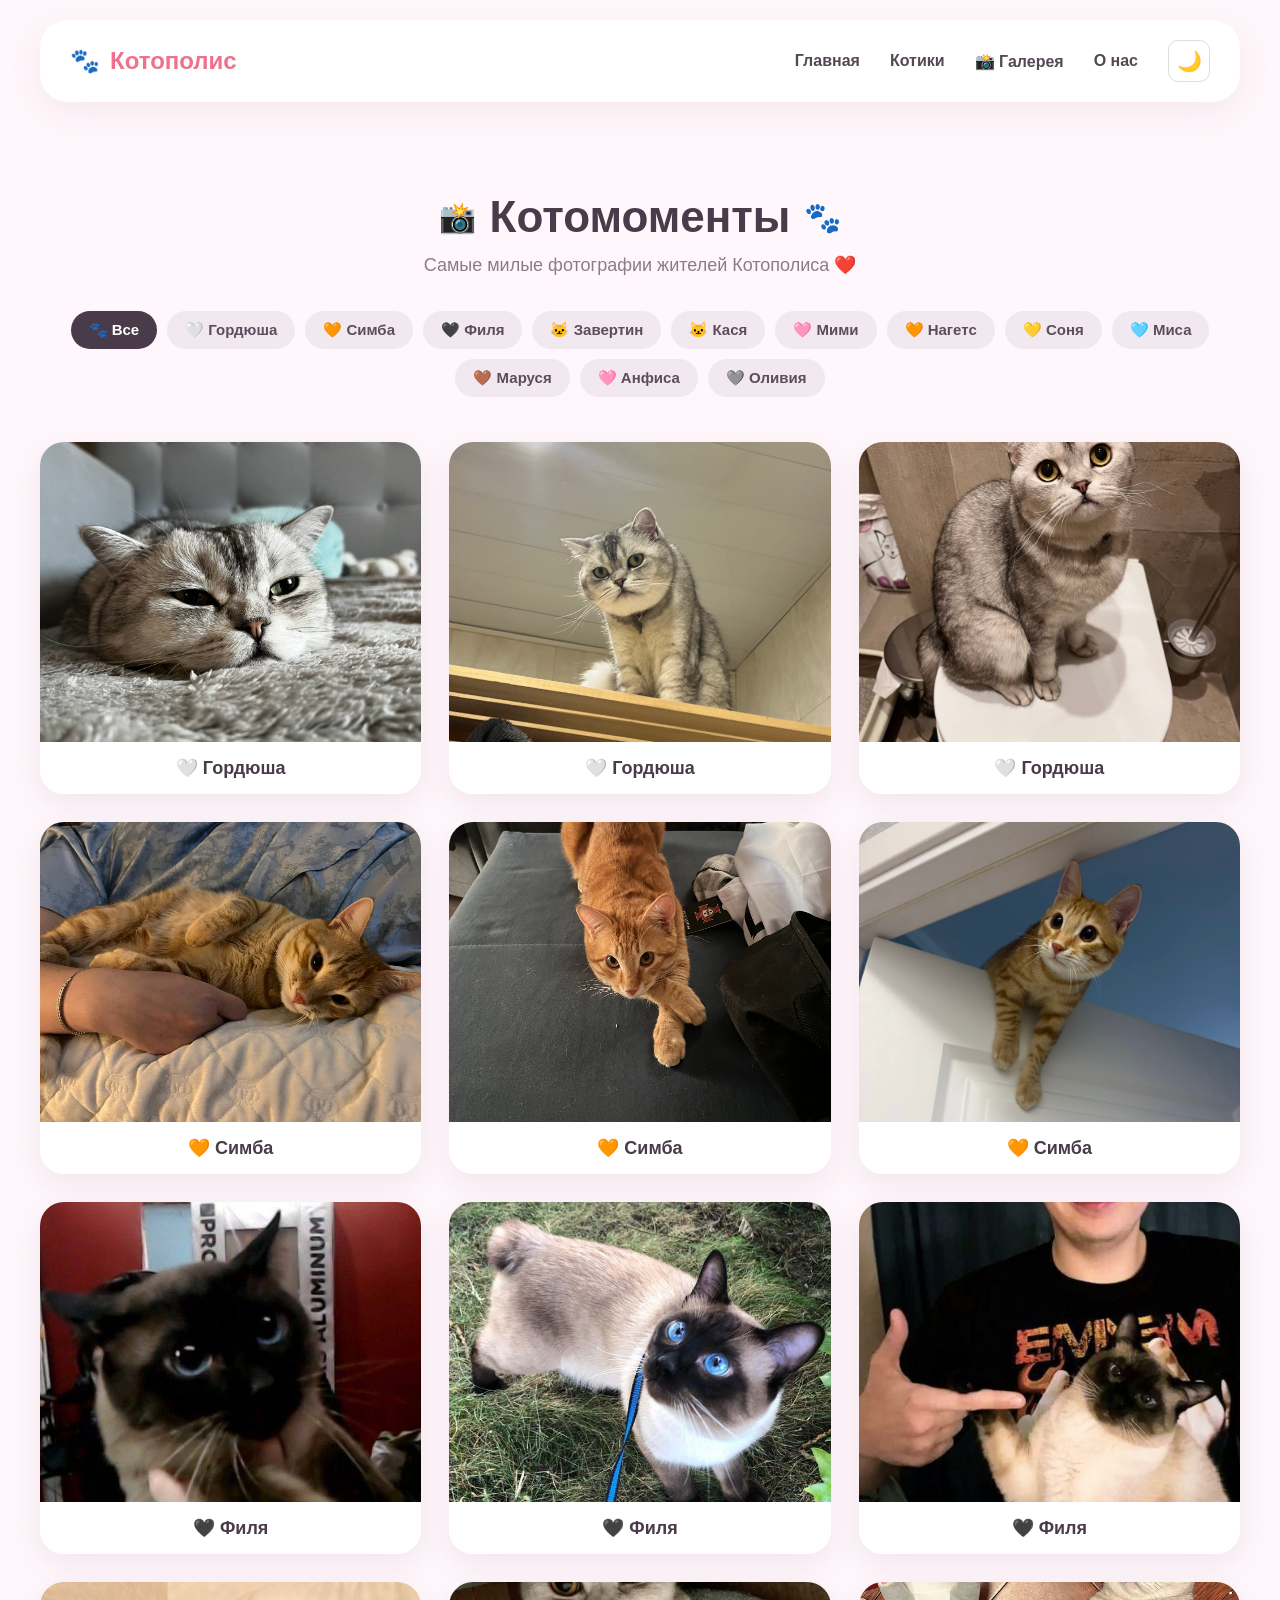
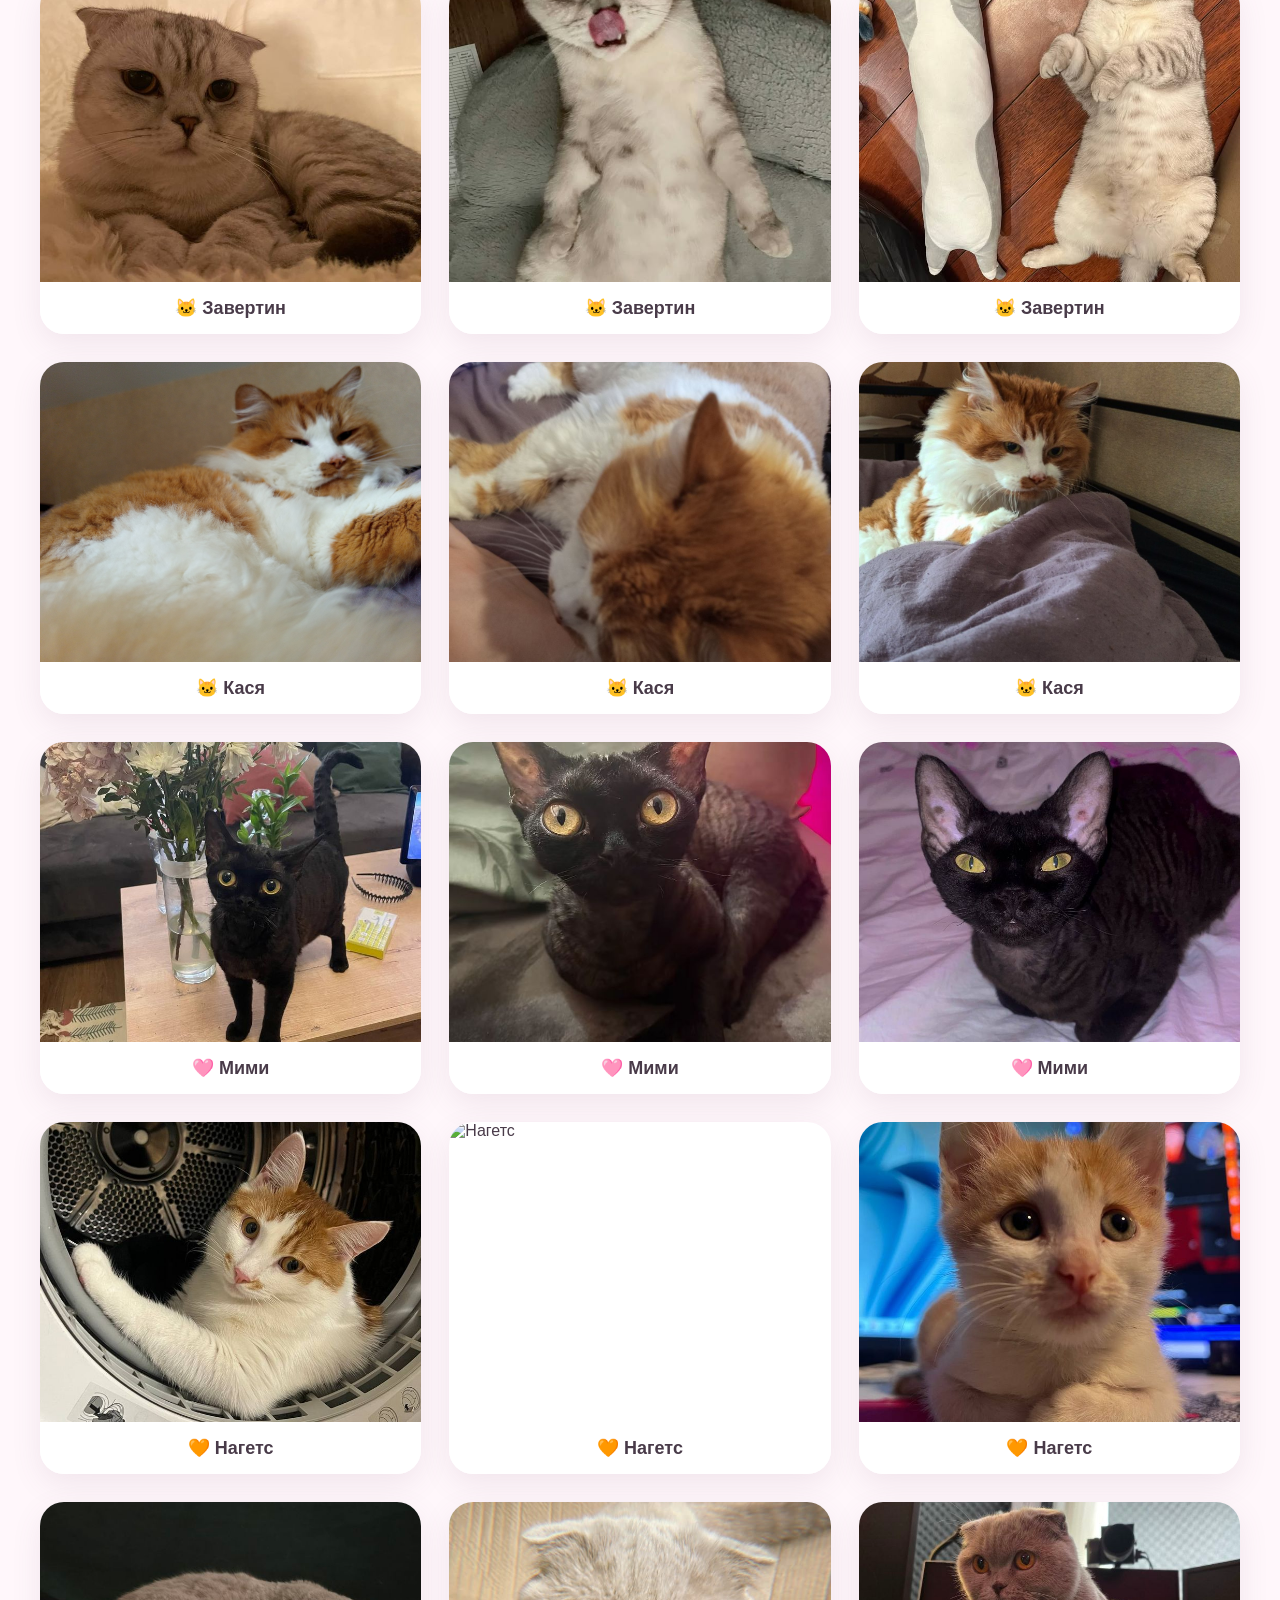
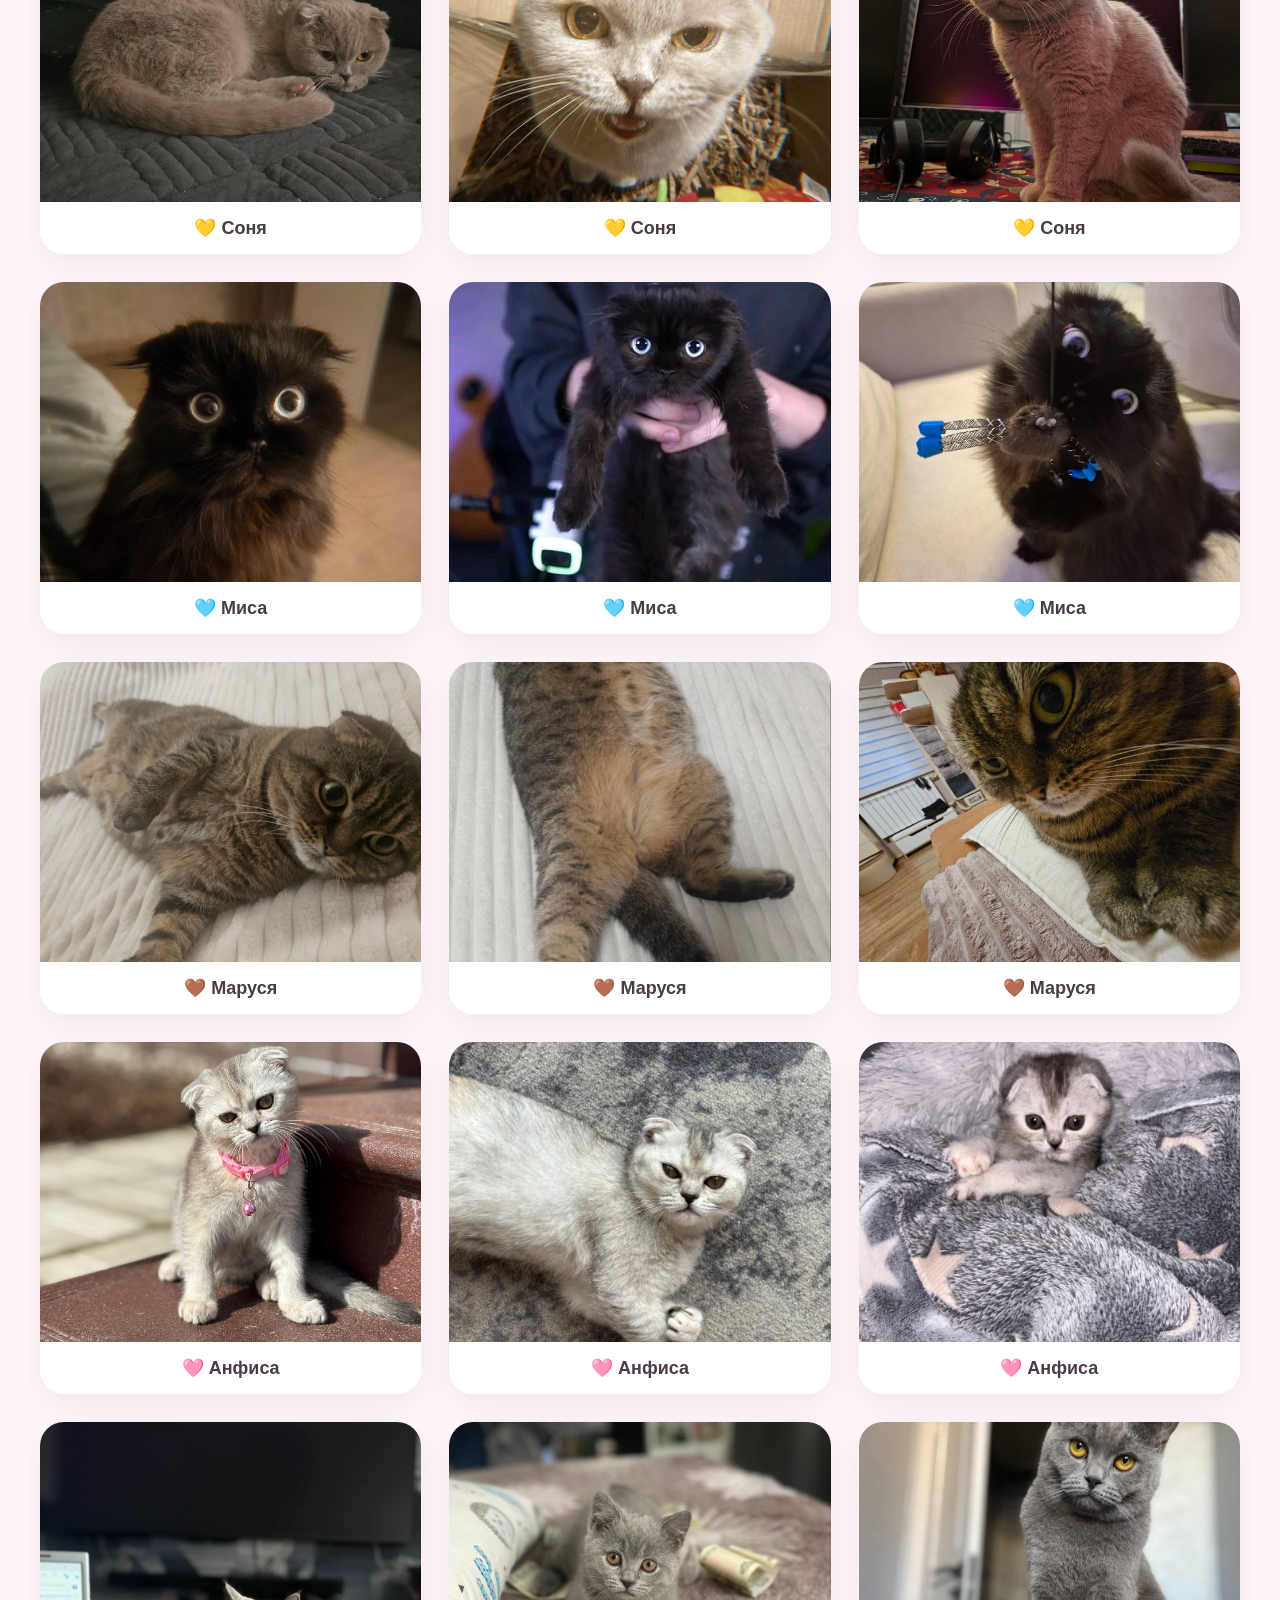
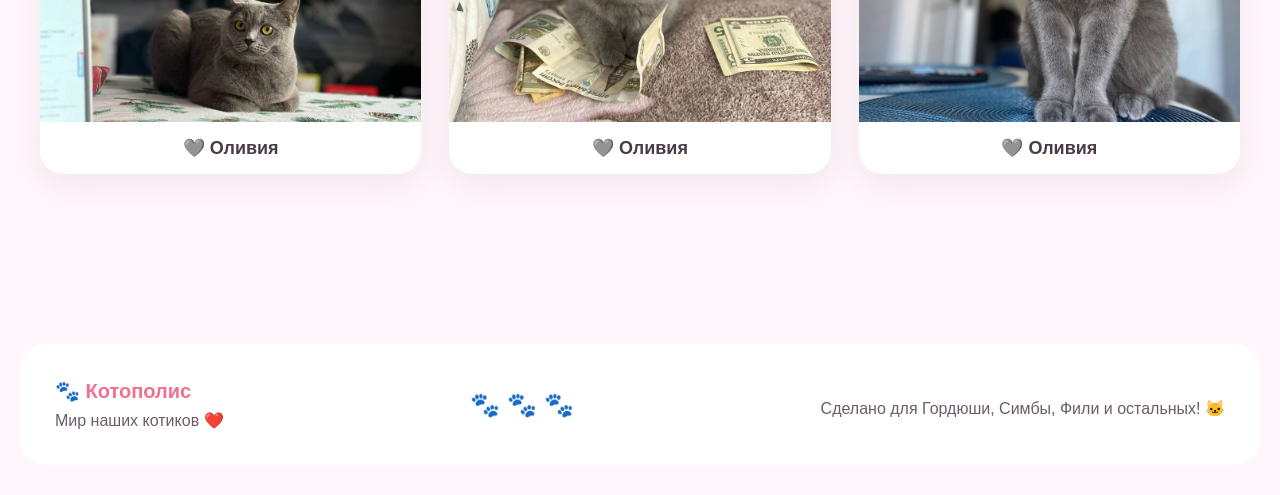
==== commit 0dbd0c4f: "Update gallery.html" ====
--- a/gallery.html
+++ b/gallery.html
@@ -625,7 +625,7 @@
 
         <div class="cat-gallery-card" data-cat="filia">
             <div class="cat-gallery-image">
-                <img src="filia2.jpg" alt="Филя">
+                <img src="filya2.jpg" alt="Филя">
                 <div class="gallery-zoom">🔍</div>
             </div>
 
@@ -637,7 +637,7 @@
 
         <div class="cat-gallery-card" data-cat="filia">
             <div class="cat-gallery-image">
-                <img src="filia3.jpg" alt="Филя">
+                <img src="filya3.jpg" alt="Филя">
                 <div class="gallery-zoom">🔍</div>
             </div>
 
@@ -777,7 +777,7 @@
 
         <div class="cat-gallery-card" data-cat="nagets">
             <div class="cat-gallery-image">
-                <img src="nagetс2.jpg" alt="Нагетс">
+                <img src="nagets2.jpg" alt="Нагетс">
                 <div class="gallery-zoom">🔍</div>
             </div>
 
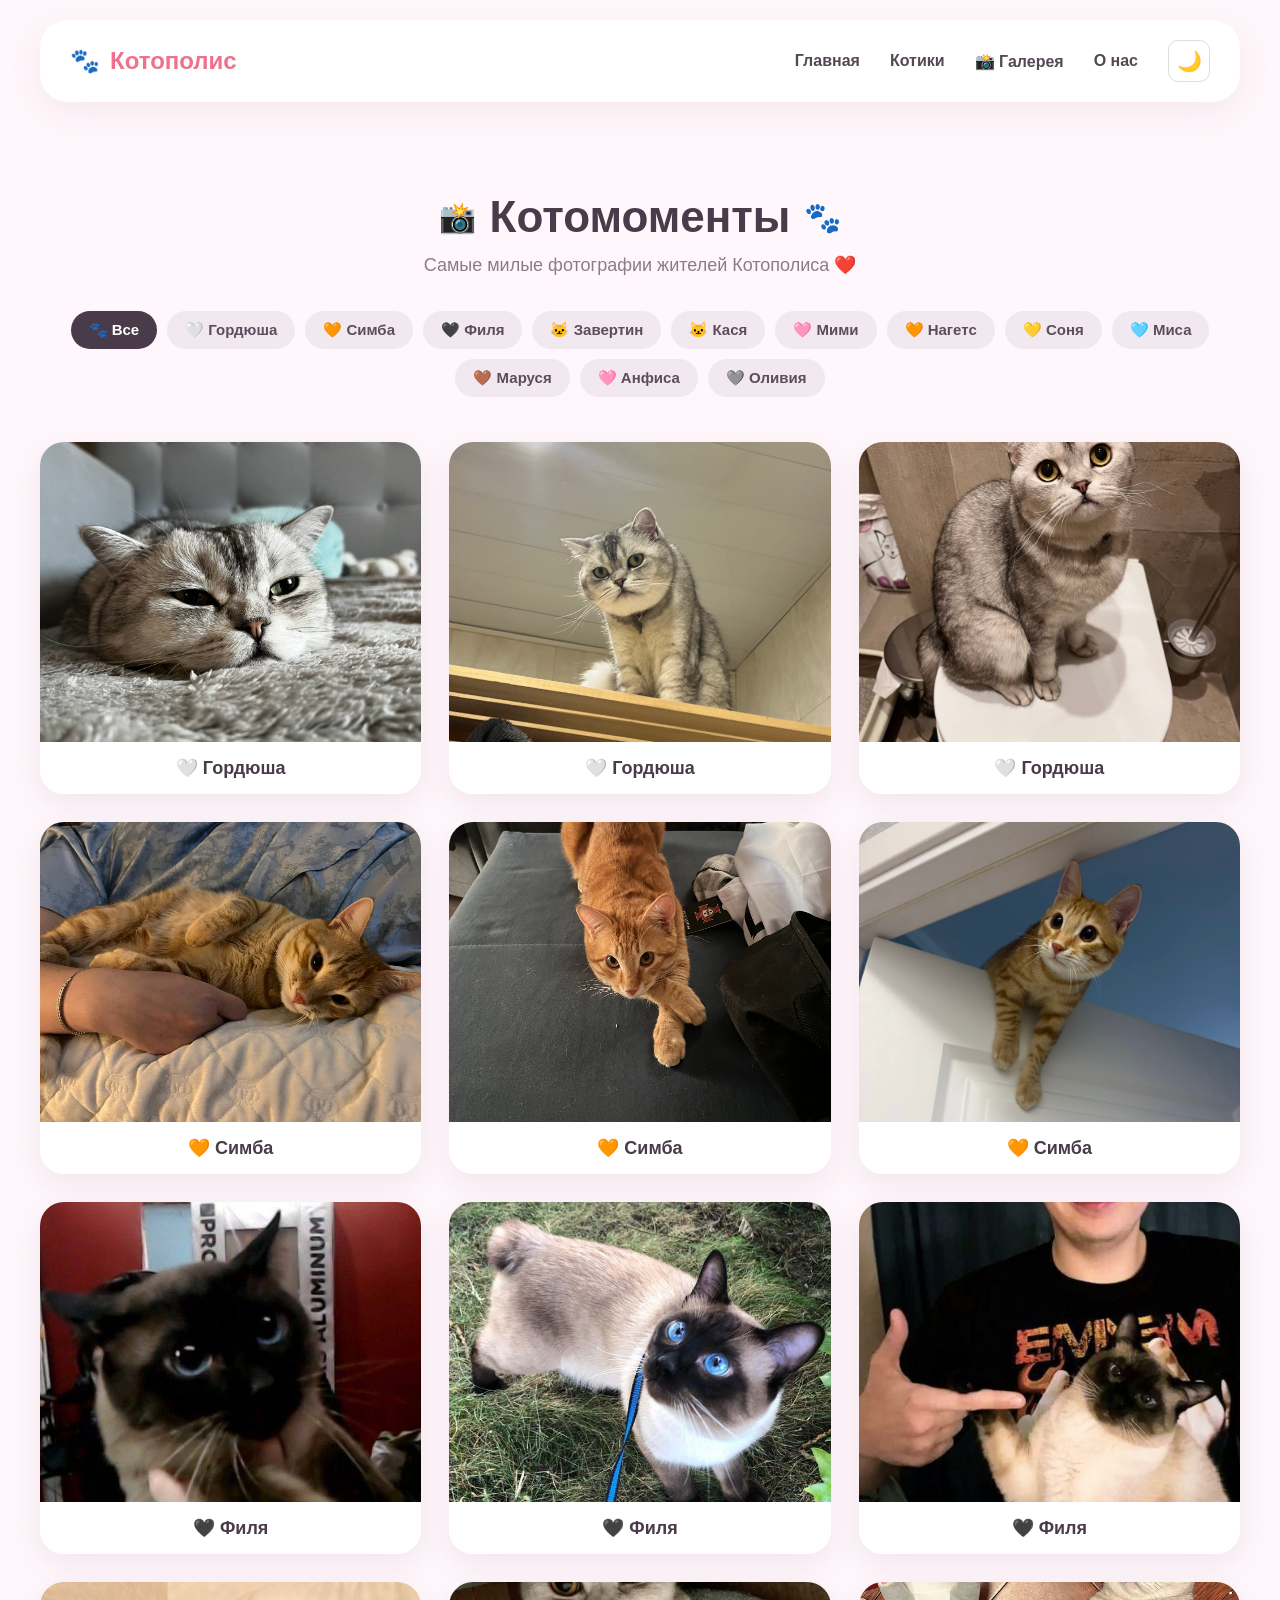
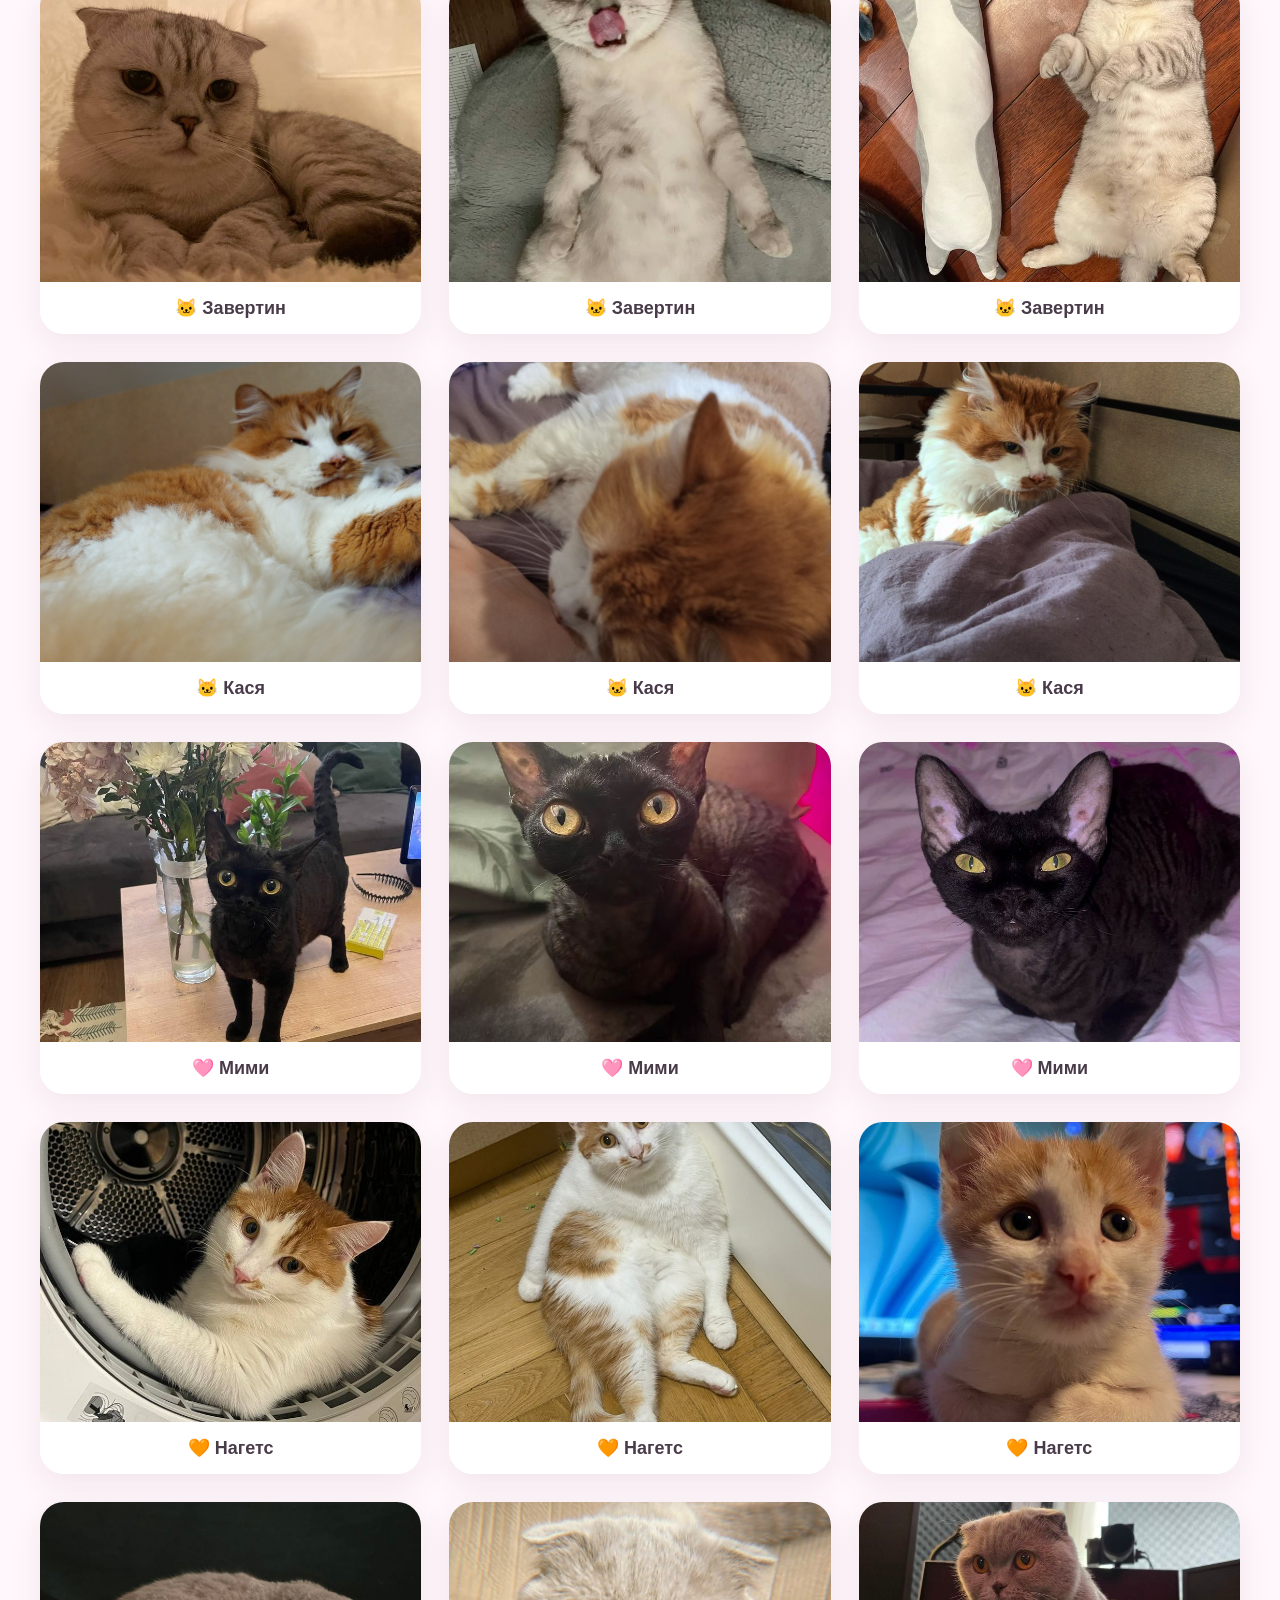
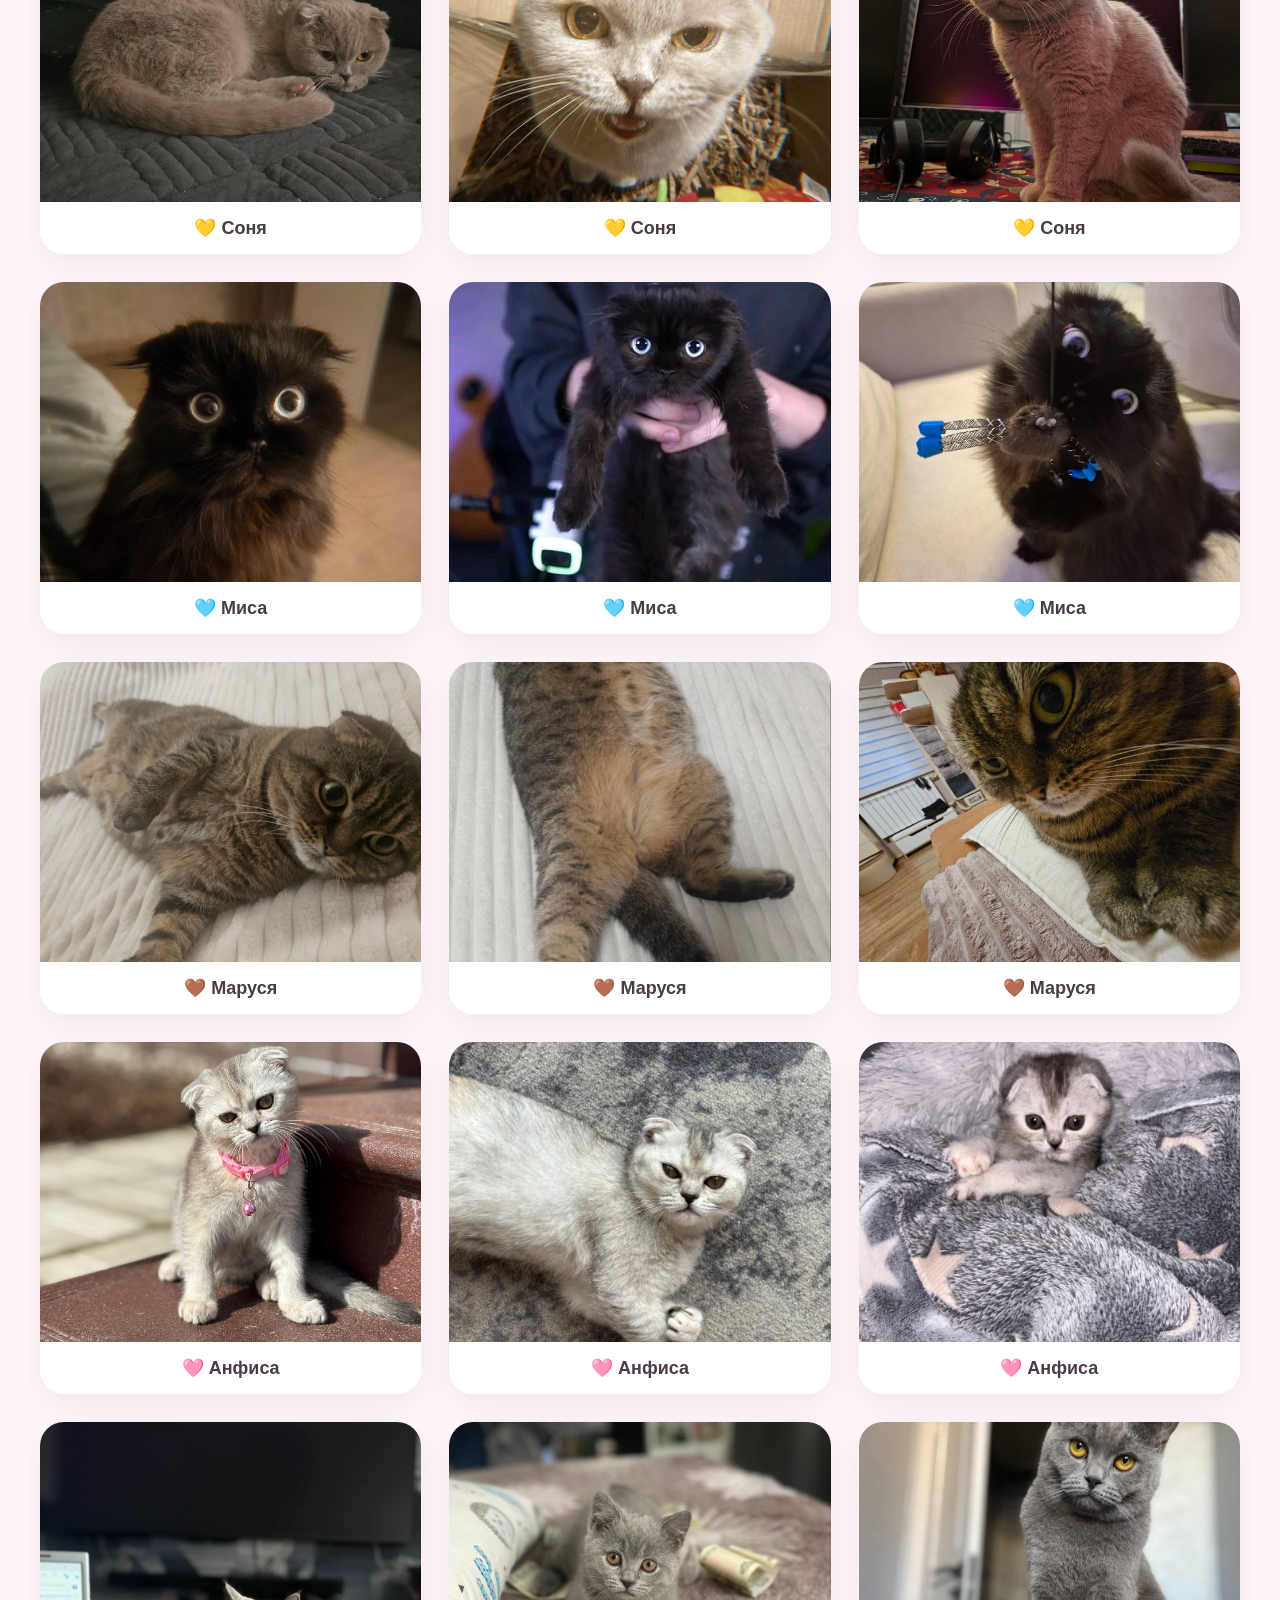
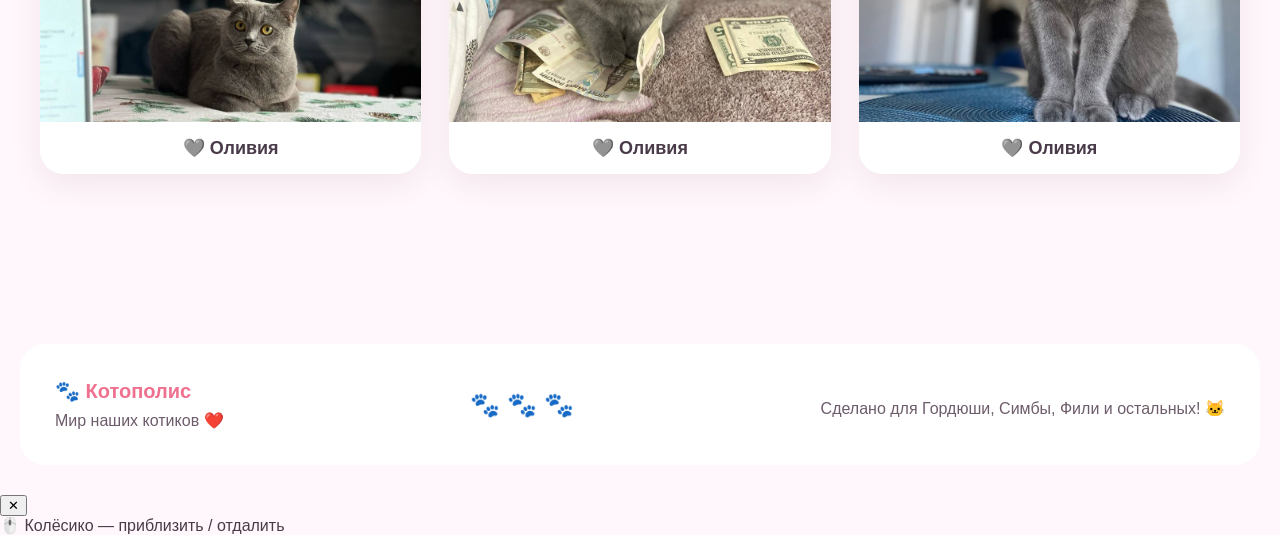
==== commit 06e10a9c: "Update gallery.html" ====
--- a/gallery.html
+++ b/gallery.html
@@ -1152,6 +1152,17 @@
 
 </script>
 
+    <!-- 🔍 ПРОСМОТР ФОТО -->
+
+<div class="photo-viewer" id="photoViewer">
+    <button class="viewer-close" id="viewerClose">✕</button>
+
+    <img id="viewerImage" src="" alt="">
+
+    <div class="zoom-hint">
+        🖱️ Колёсико — приблизить / отдалить
+    </div>
+</div>
 
 </body>
 
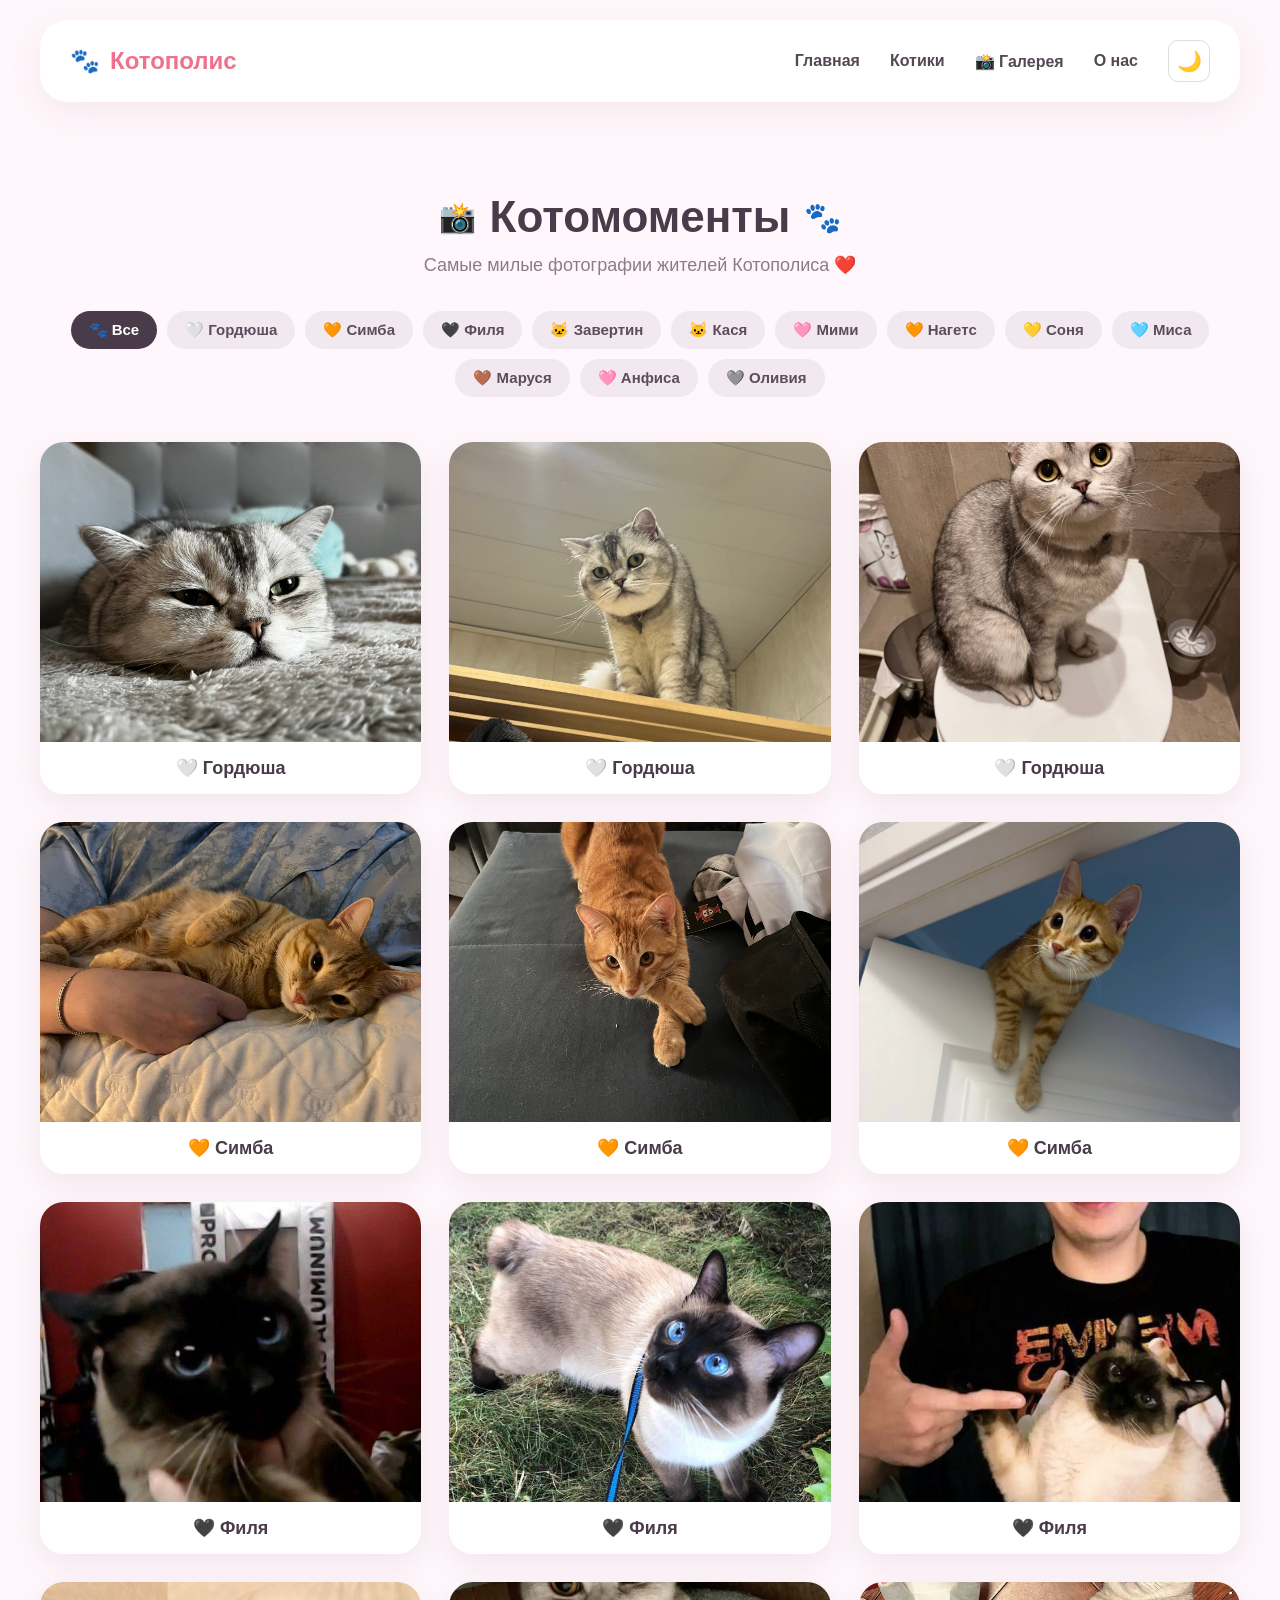
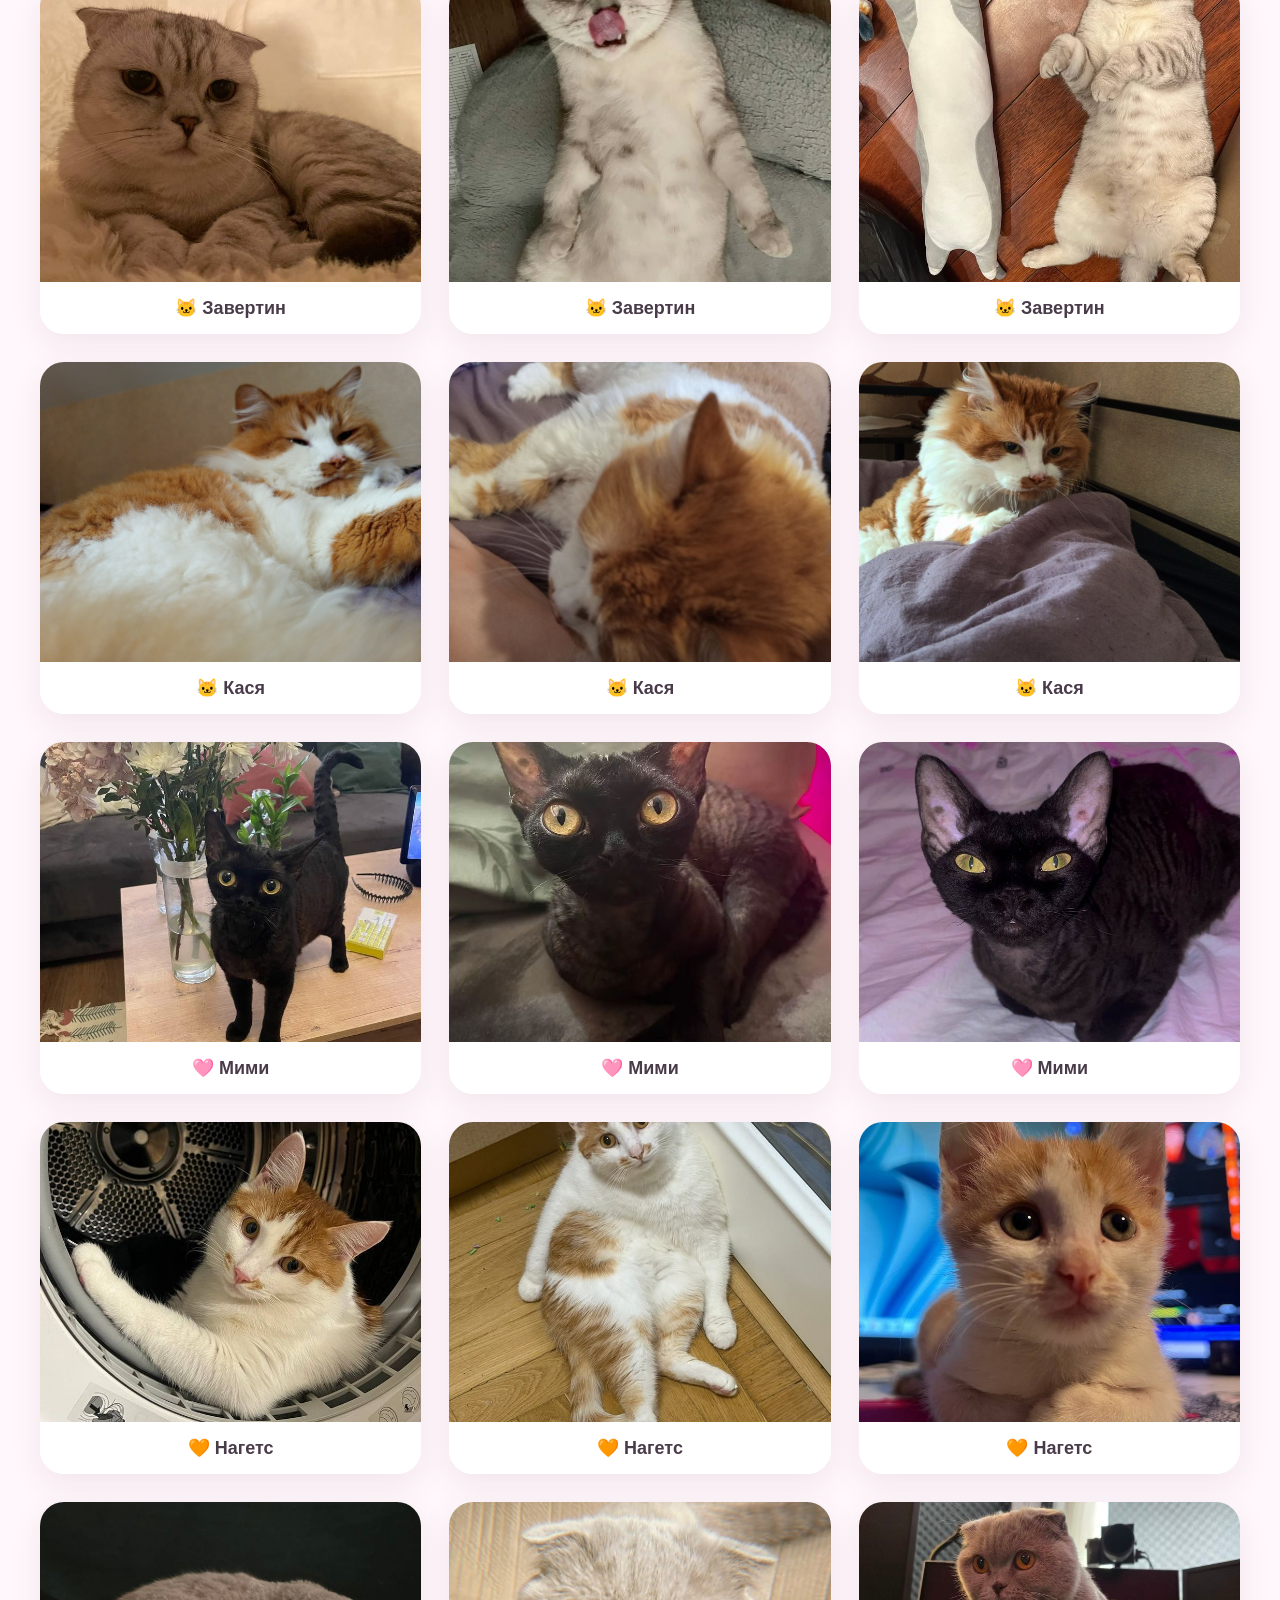
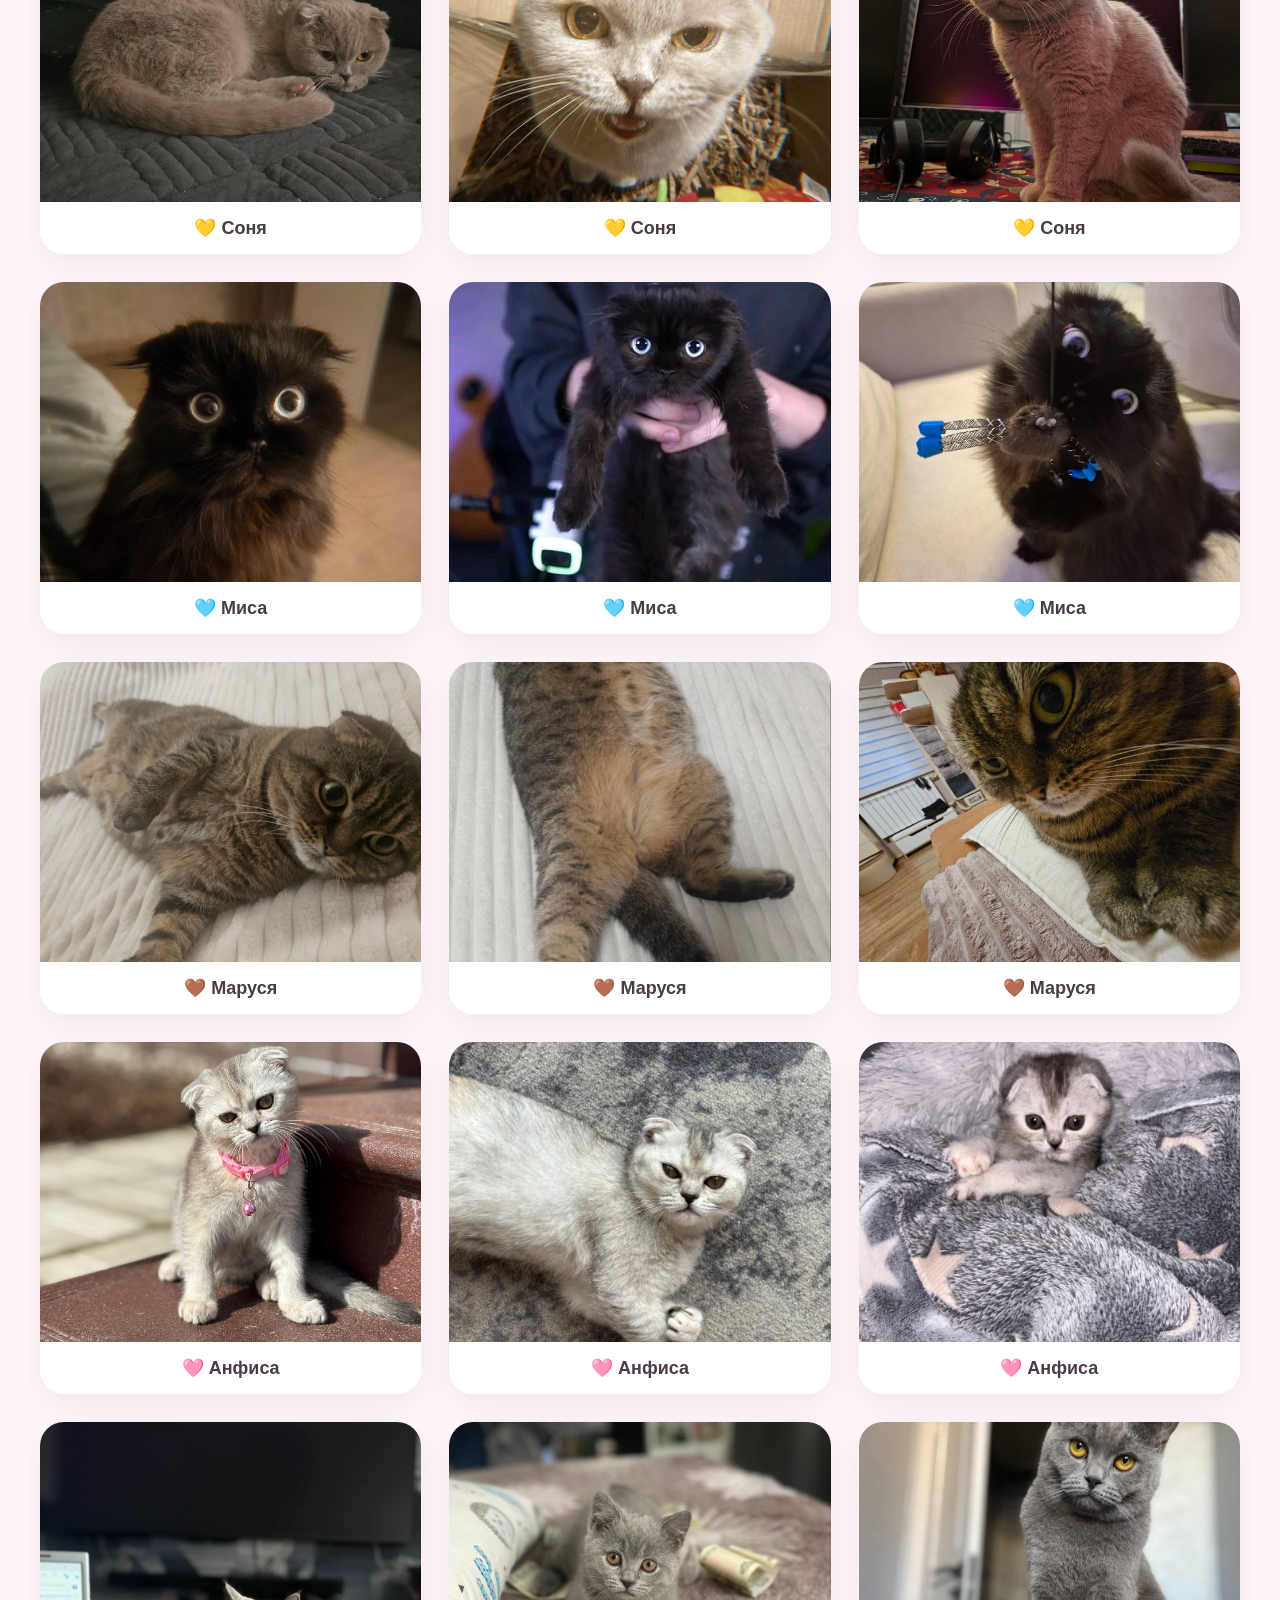
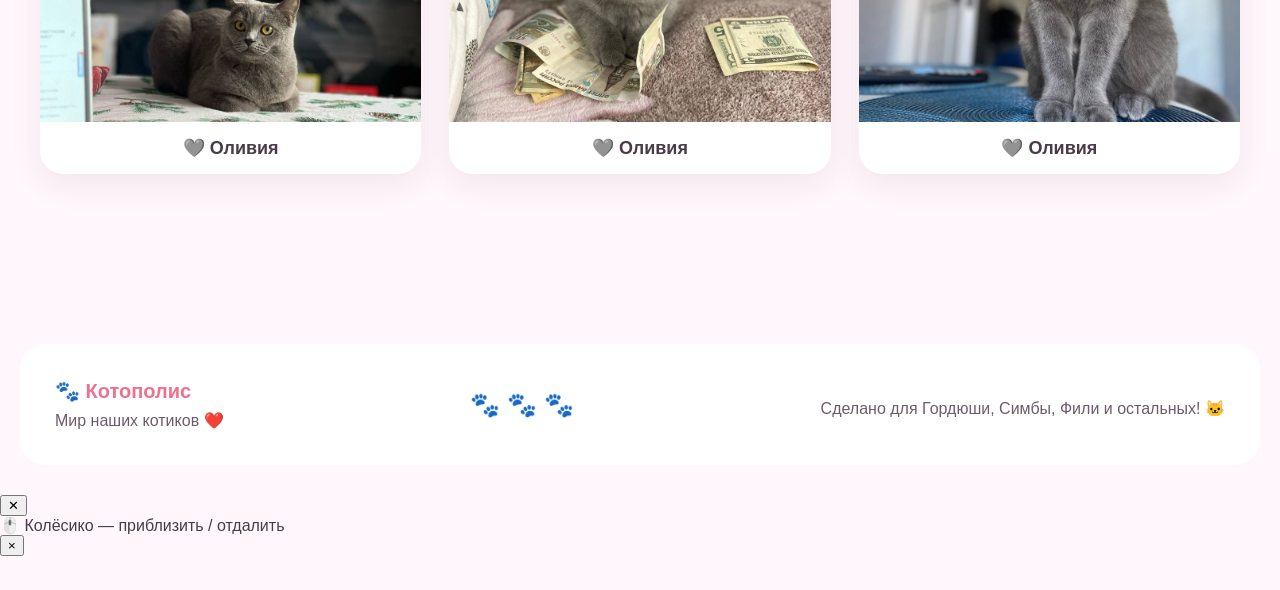
==== commit 328ec767: "Update gallery.html" ====
--- a/gallery.html
+++ b/gallery.html
@@ -1163,7 +1163,17 @@
         🖱️ Колёсико — приблизить / отдалить
     </div>
 </div>
-
+    
+<!-- 🔍 ОКНО ПРОСМОТРА ФОТО -->
+<div class="photo-modal" id="photoModal">
+    <button class="photo-close" id="photoClose">×</button>
+
+    <div class="photo-modal-content">
+        <img id="modalImage" src="" alt="">
+        <p id="modalCaption"></p>
+    </div>
+</div>
+    
 </body>
 
 </html>
--- a/style.css
+++ b/style.css
@@ -1062,3 +1062,134 @@
         height: 280px;
     }
 }
+   
+/* ========================================
+   🔍 ПРОСМОТР ФОТО
+   ======================================== */
+
+.photo-viewer {
+    position: fixed;
+    inset: 0;
+
+    display: flex;
+    align-items: center;
+    justify-content: center;
+
+    padding: 40px;
+
+    background: rgba(20, 15, 25, 0.88);
+    backdrop-filter: blur(10px);
+
+    z-index: 9999;
+
+    opacity: 0;
+    visibility: hidden;
+
+    transition: opacity 0.25s ease,
+                visibility 0.25s ease;
+
+    overflow: hidden;
+}
+
+.photo-viewer.active {
+    opacity: 1;
+    visibility: visible;
+}
+
+.photo-viewer img {
+    max-width: 90vw;
+    max-height: 85vh;
+
+    width: auto;
+    height: auto;
+
+    object-fit: contain;
+
+    border-radius: 18px;
+
+    box-shadow: 0 20px 60px rgba(0, 0, 0, 0.4);
+
+    cursor: zoom-in;
+
+    transform: scale(1);
+
+    transition: transform 0.15s ease;
+}
+
+/* ✕ КНОПКА */
+
+.viewer-close {
+    position: absolute;
+
+    top: 25px;
+    right: 30px;
+
+    width: 48px;
+    height: 48px;
+
+    border: none;
+    border-radius: 50%;
+
+    background: rgba(255, 255, 255, 0.15);
+    color: white;
+
+    font-size: 24px;
+
+    cursor: pointer;
+
+    z-index: 2;
+
+    transition: background 0.2s ease,
+                transform 0.2s ease;
+}
+
+.viewer-close:hover {
+    background: rgba(255, 255, 255, 0.25);
+    transform: rotate(90deg);
+}
+
+/* 💬 ПОДСКАЗКА */
+
+.zoom-hint {
+    position: absolute;
+
+    bottom: 25px;
+    left: 50%;
+
+    transform: translateX(-50%);
+
+    padding: 10px 18px;
+
+    border-radius: 20px;
+
+    background: rgba(255, 255, 255, 0.12);
+    color: #fff;
+
+    font-size: 14px;
+
+    backdrop-filter: blur(8px);
+}
+
+/* 📱 ТЕЛЕФОН */
+
+@media (max-width: 600px) {
+
+    .photo-viewer {
+        padding: 15px;
+    }
+
+    .photo-viewer img {
+        max-width: 95vw;
+        max-height: 80vh;
+    }
+
+    .viewer-close {
+        top: 15px;
+        right: 15px;
+    }
+
+    .zoom-hint {
+        font-size: 12px;
+        bottom: 15px;
+    }
+}
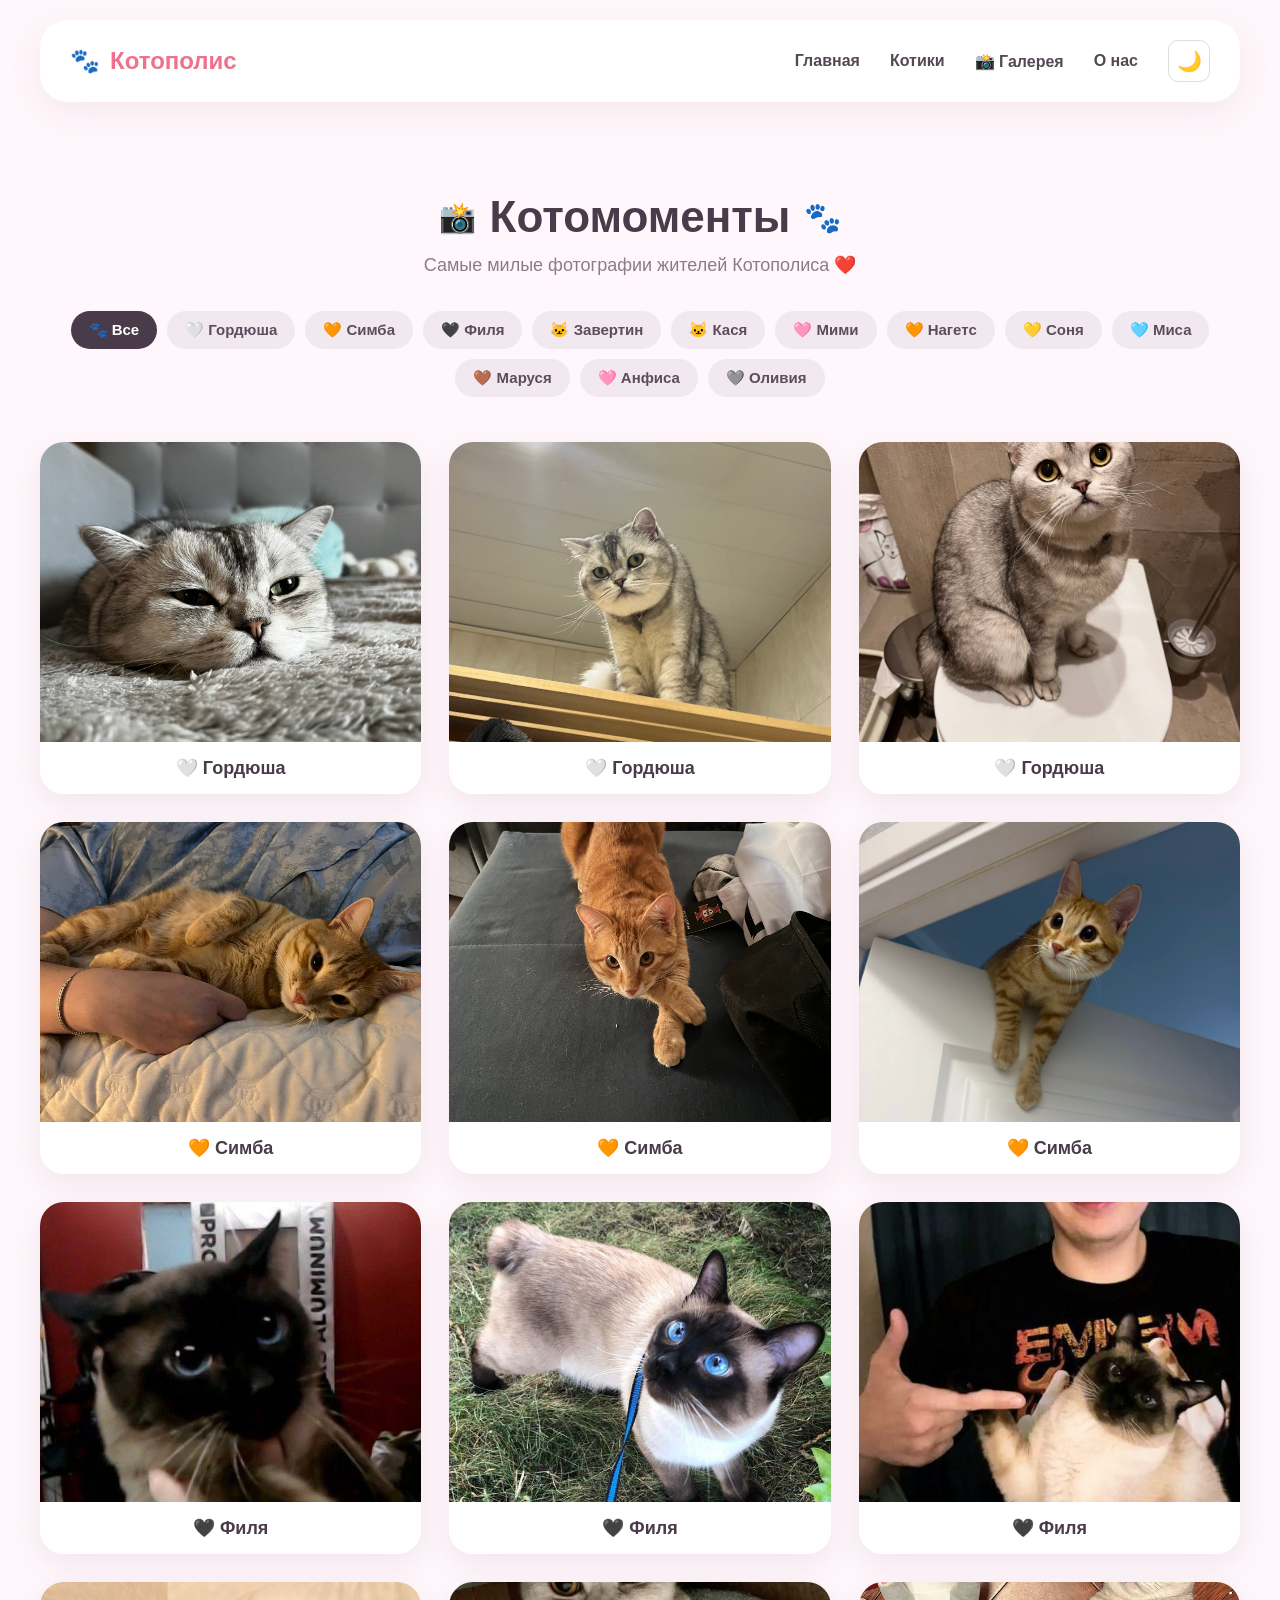
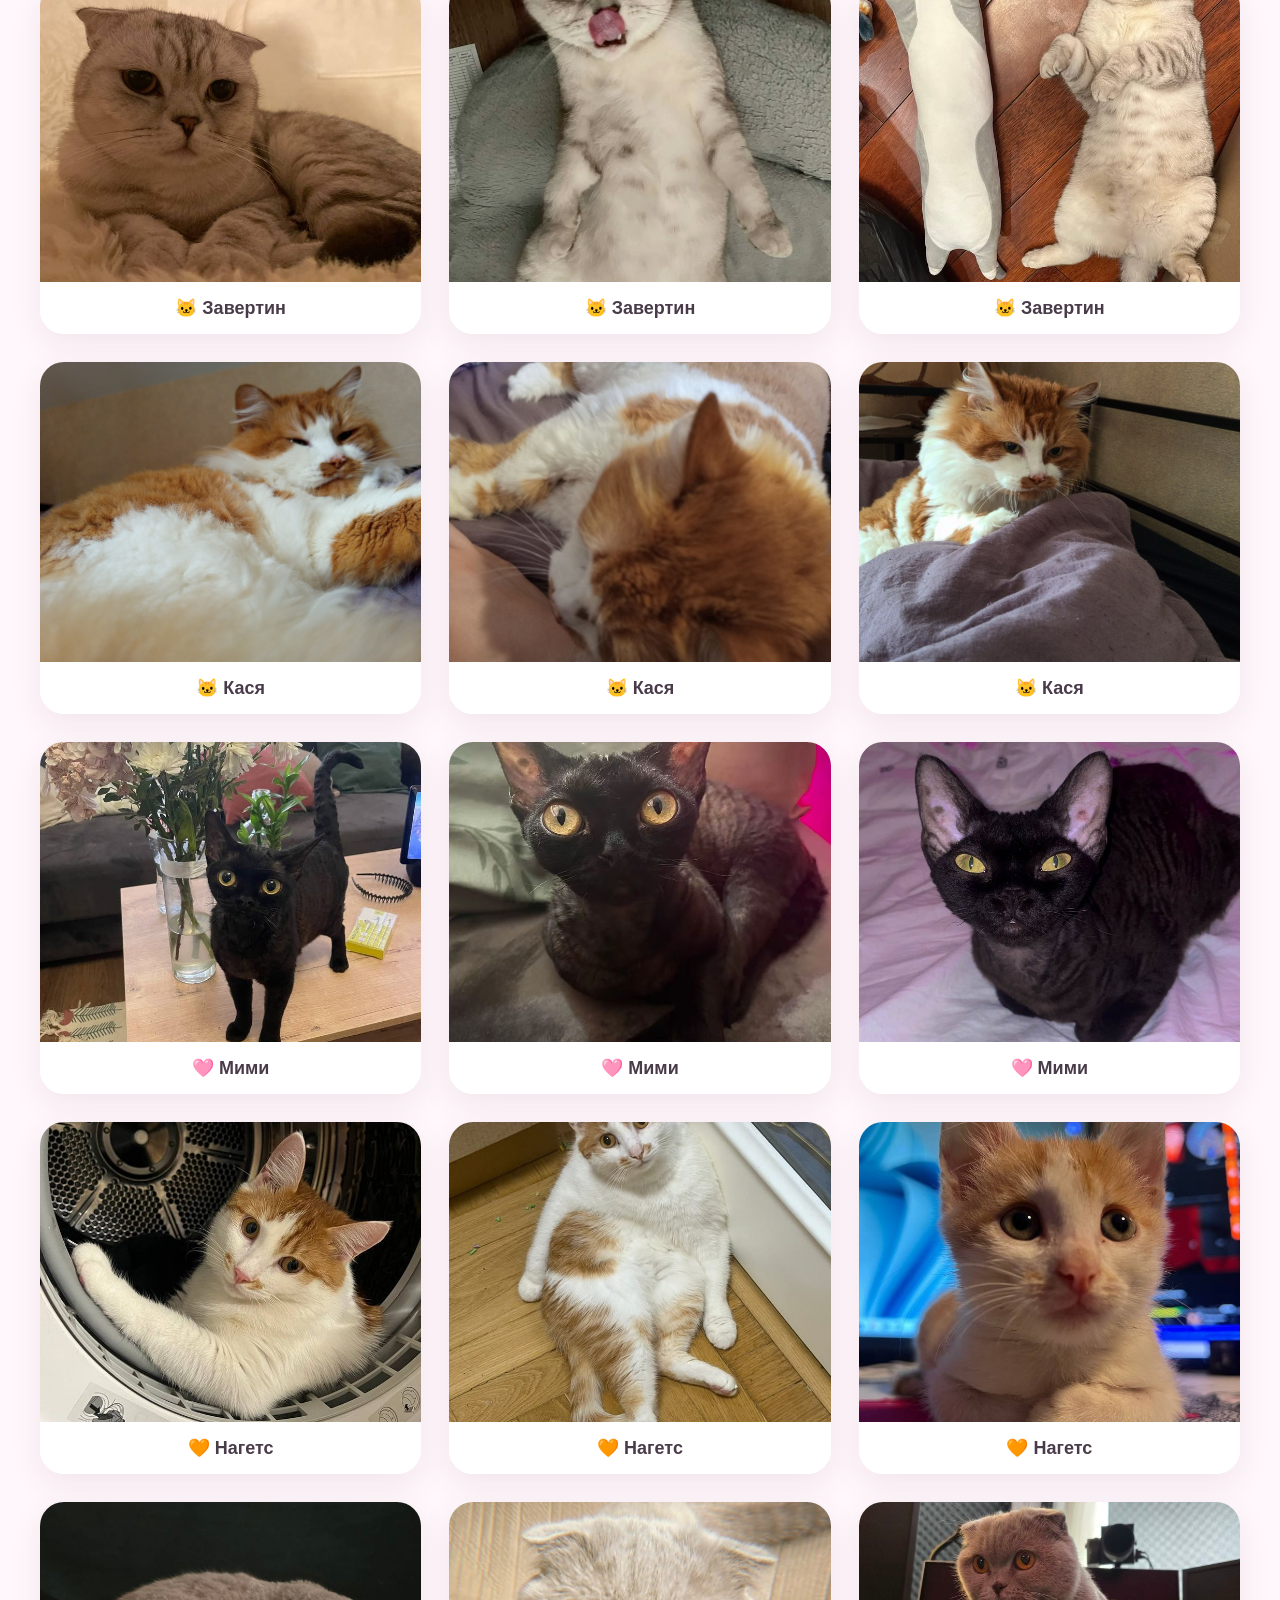
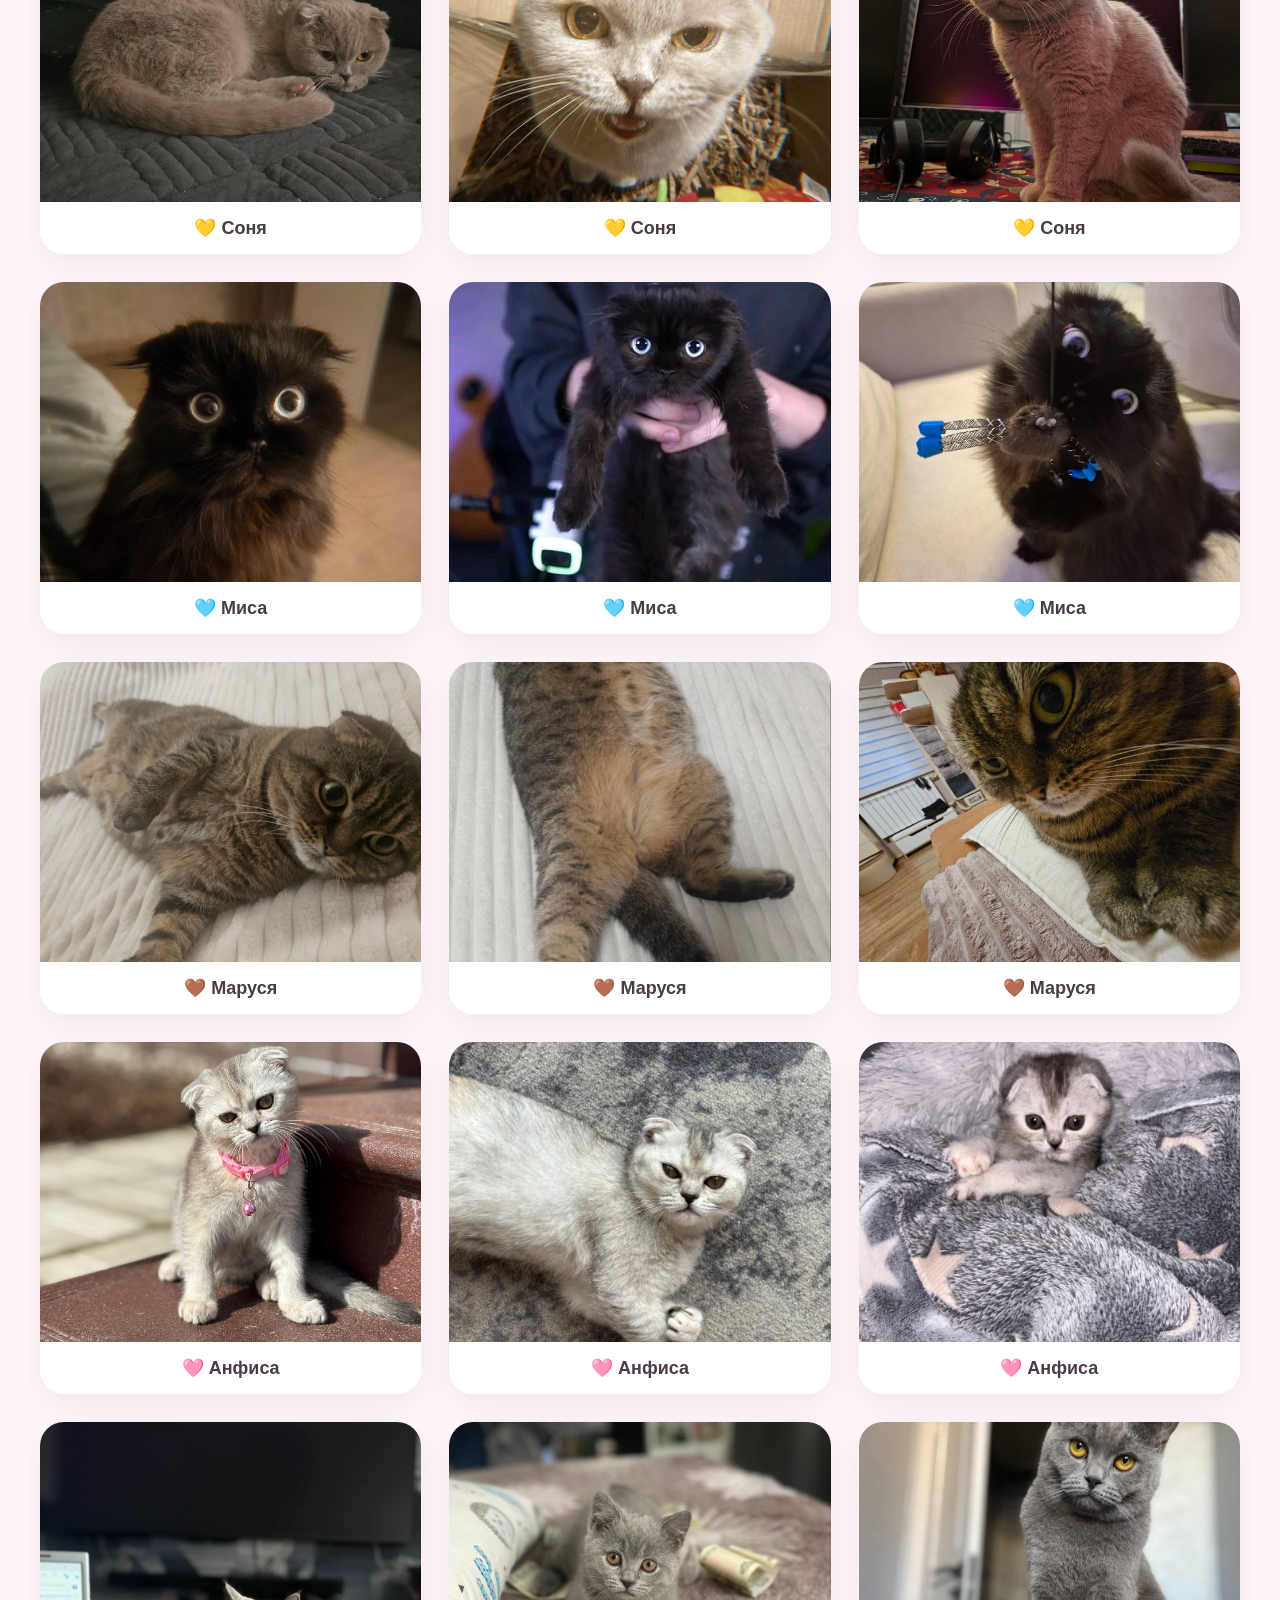
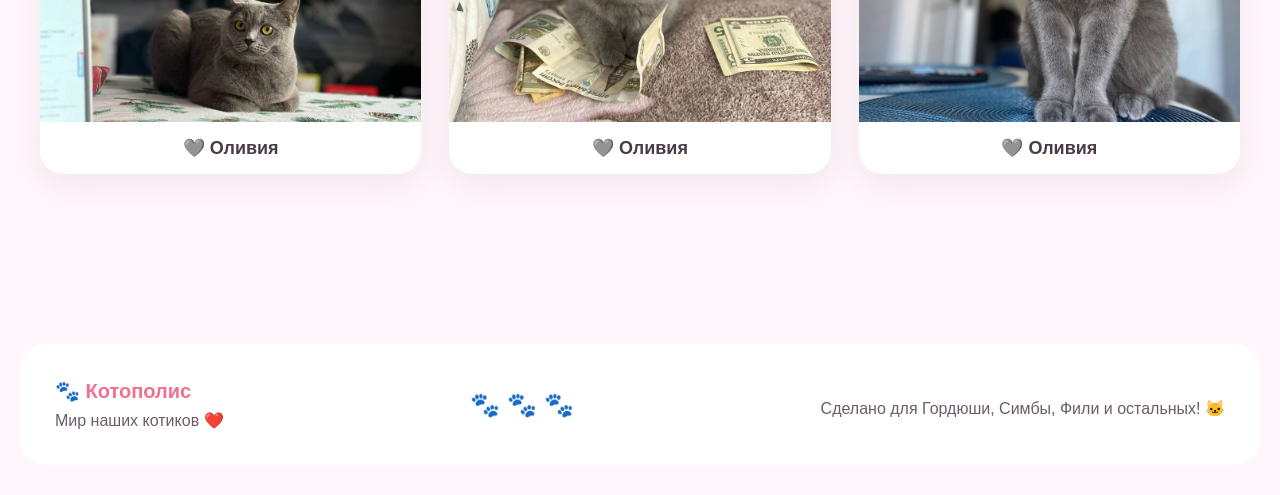
==== commit b64f7fb2: "Update gallery.html" ====
--- a/gallery.html
+++ b/gallery.html
@@ -12,7 +12,7 @@
     <style>
 
         /* ========================================
-           📸 КОТОМЕНТЫ
+           📸 КОТОМОМЕНТЫ
            ======================================== */
 
         .cat-gallery-section {
@@ -23,8 +23,6 @@
             box-sizing: border-box;
         }
 
-        /* Заголовок */
-
         .cat-gallery-title {
             display: flex;
             justify-content: center;
@@ -127,8 +125,6 @@
             transition:
                 transform 0.3s ease,
                 box-shadow 0.3s ease;
-
-            animation: galleryAppear 0.5s ease;
         }
 
         .cat-gallery-card:hover {
@@ -163,35 +159,36 @@
             object-fit: cover;
 
             transition:
-                transform 0.5s ease,
-                filter 0.5s ease;
-        }
-
-        .cat-gallery-card:hover img {
+                transform 0.4s ease,
+                filter 0.4s ease;
+        }
+
+        .cat-gallery-card:hover .cat-gallery-image img {
             transform: scale(1.06);
-        }
-
-
-        /* затемнение при наведении */
+            filter: brightness(0.82);
+        }
+
+
+        /* 🔍 Значок увеличения */
 
         .gallery-zoom {
             position: absolute;
-
             inset: 0;
 
             display: flex;
             align-items: center;
             justify-content: center;
 
-            background: rgba(40, 30, 40, 0.25);
+            background: rgba(40, 30, 40, 0.18);
 
             opacity: 0;
 
             transition: opacity 0.3s ease;
 
             color: white;
-
             font-size: 34px;
+
+            pointer-events: none;
         }
 
         .cat-gallery-card:hover .gallery-zoom {
@@ -218,97 +215,93 @@
 
 
         /* ========================================
-           ✨ АНИМАЦИЯ
+           🔍 БОЛЬШОЕ ФОТО
            ======================================== */
 
-        @keyframes galleryAppear {
+        .gallery-lightbox {
+            position: fixed;
+            inset: 0;
+
+            z-index: 99999;
+
+            display: none;
+
+            align-items: center;
+            justify-content: center;
+
+            padding: 30px;
+
+            box-sizing: border-box;
+
+            background: rgba(20, 16, 22, 0.88);
+
+            backdrop-filter: blur(10px);
+
+            cursor: zoom-out;
+        }
+
+        .gallery-lightbox.active {
+            display: flex;
+        }
+
+        .gallery-lightbox img {
+            display: block;
+
+            max-width: 90vw;
+            max-height: 85vh;
+
+            width: auto;
+            height: auto;
+
+            object-fit: contain;
+
+            border-radius: 20px;
+
+            box-shadow:
+                0 25px 80px rgba(0, 0, 0, 0.5);
+
+            cursor: default;
+
+            animation: lightboxAppear 0.25s ease;
+        }
+
+        .lightbox-close {
+            position: fixed;
+
+            top: 25px;
+            right: 30px;
+
+            z-index: 2;
+
+            width: 48px;
+            height: 48px;
+
+            border: none;
+            border-radius: 50%;
+
+            background: rgba(255, 255, 255, 0.16);
+
+            color: white;
+
+            font-size: 25px;
+
+            cursor: pointer;
+
+            transition:
+                background 0.2s ease,
+                transform 0.2s ease;
+        }
+
+        .lightbox-close:hover {
+            background: rgba(255, 255, 255, 0.28);
+            transform: scale(1.05);
+        }
+
+        @keyframes lightboxAppear {
 
             from {
                 opacity: 0;
-                transform: translateY(15px);
-            }
-
-            to {
-                opacity: 1;
-                transform: translateY(0);
-            }
-
-        }
-
-
-        /* ========================================
-           🔍 LIGHTBOX
-           ======================================== */
-
-        .gallery-lightbox {
-            position: fixed;
-
-            inset: 0;
-
-            z-index: 9999;
-
-            display: none;
-
-            align-items: center;
-            justify-content: center;
-
-            padding: 30px;
-
-            background: rgba(20, 16, 22, 0.88);
-
-            backdrop-filter: blur(8px);
-        }
-
-        .gallery-lightbox.active {
-            display: flex;
-        }
-
-        .gallery-lightbox img {
-            max-width: 90vw;
-            max-height: 85vh;
-
-            border-radius: 20px;
-
-            object-fit: contain;
-
-            box-shadow:
-                0 20px 80px rgba(0, 0, 0, 0.4);
-
-            animation: lightboxAppear 0.25s ease;
-        }
-
-        .lightbox-close {
-            position: fixed;
-
-            top: 25px;
-            right: 30px;
-
-            width: 45px;
-            height: 45px;
-
-            border: none;
-            border-radius: 50%;
-
-            background: rgba(255,255,255,0.15);
-
-            color: white;
-
-            font-size: 25px;
-
-            cursor: pointer;
-
-            transition: background 0.2s ease;
-        }
-
-        .lightbox-close:hover {
-            background: rgba(255,255,255,0.25);
-        }
-
-        @keyframes lightboxAppear {
-
-            from {
-                opacity: 0;
-                transform: scale(0.94);
+                transform: scale(0.9);
             }
 
             to {
@@ -320,7 +313,7 @@
 
 
         /* ========================================
-           🌙 DARK MODE
+           🌙 ТЁМНАЯ ТЕМА
            ======================================== */
 
         body.dark-mode .cat-gallery-title h1 {
@@ -335,7 +328,7 @@
             background: #302833;
 
             box-shadow:
-                0 10px 30px rgba(0,0,0,0.25);
+                0 10px 30px rgba(0, 0, 0, 0.25);
         }
 
         body.dark-mode .cat-gallery-caption {
@@ -388,7 +381,6 @@
 
             .cat-gallery-subtitle {
                 font-size: 16px;
-                margin-bottom: 30px;
             }
 
             .cat-gallery-grid {
@@ -409,6 +401,20 @@
                 font-size: 14px;
             }
 
+            .gallery-lightbox {
+                padding: 15px;
+            }
+
+            .gallery-lightbox img {
+                max-width: 94vw;
+                max-height: 82vh;
+            }
+
+            .lightbox-close {
+                top: 15px;
+                right: 15px;
+            }
+
         }
 
     </style>
@@ -417,6 +423,7 @@
 
 
 <body>
+
 
 <header class="navbar">
 
@@ -453,14 +460,13 @@
 
 <section class="cat-gallery-section">
 
+
     <div class="cat-gallery-title">
-
         <span>📸</span>
 
         <h1>Котомоменты</h1>
 
         <span>🐾</span>
-
     </div>
 
 
@@ -469,7 +475,9 @@
     </p>
 
 
-    <!-- ФИЛЬТРЫ -->
+    <!-- ========================================
+         🐾 ФИЛЬТРЫ
+         ======================================== -->
 
     <div class="gallery-filters">
 
@@ -528,7 +536,9 @@
     </div>
 
 
-    <!-- ГАЛЕРЕЯ -->
+    <!-- ========================================
+         📸 ГАЛЕРЕЯ
+         ======================================== -->
 
     <div class="cat-gallery-grid">
 
@@ -540,34 +550,23 @@
                 <img src="gordyusha.jpg" alt="Гордюша">
                 <div class="gallery-zoom">🔍</div>
             </div>
-
-            <div class="cat-gallery-caption">
-                🤍 Гордюша
-            </div>
-        </div>
-
+            <div class="cat-gallery-caption">🤍 Гордюша</div>
+        </div>
 
         <div class="cat-gallery-card" data-cat="gordyusha">
             <div class="cat-gallery-image">
                 <img src="gordyusha2.jpg" alt="Гордюша">
                 <div class="gallery-zoom">🔍</div>
             </div>
-
-            <div class="cat-gallery-caption">
-                🤍 Гордюша
-            </div>
-        </div>
-
+            <div class="cat-gallery-caption">🤍 Гордюша</div>
+        </div>
 
         <div class="cat-gallery-card" data-cat="gordyusha">
             <div class="cat-gallery-image">
                 <img src="gordyusha3.jpg" alt="Гордюша">
                 <div class="gallery-zoom">🔍</div>
             </div>
-
-            <div class="cat-gallery-caption">
-                🤍 Гордюша
-            </div>
+            <div class="cat-gallery-caption">🤍 Гордюша</div>
         </div>
 
 
@@ -578,34 +577,23 @@
                 <img src="simba.jpg" alt="Симба">
                 <div class="gallery-zoom">🔍</div>
             </div>
-
-            <div class="cat-gallery-caption">
-                🧡 Симба
-            </div>
-        </div>
-
+            <div class="cat-gallery-caption">🧡 Симба</div>
+        </div>
 
         <div class="cat-gallery-card" data-cat="simba">
             <div class="cat-gallery-image">
                 <img src="simba2.jpg" alt="Симба">
                 <div class="gallery-zoom">🔍</div>
             </div>
-
-            <div class="cat-gallery-caption">
-                🧡 Симба
-            </div>
-        </div>
-
+            <div class="cat-gallery-caption">🧡 Симба</div>
+        </div>
 
         <div class="cat-gallery-card" data-cat="simba">
             <div class="cat-gallery-image">
                 <img src="simba3.jpg" alt="Симба">
                 <div class="gallery-zoom">🔍</div>
             </div>
-
-            <div class="cat-gallery-caption">
-                🧡 Симба
-            </div>
+            <div class="cat-gallery-caption">🧡 Симба</div>
         </div>
 
 
@@ -616,34 +604,23 @@
                 <img src="filia.jpg" alt="Филя">
                 <div class="gallery-zoom">🔍</div>
             </div>
-
-            <div class="cat-gallery-caption">
-                🖤 Филя
-            </div>
-        </div>
-
+            <div class="cat-gallery-caption">🖤 Филя</div>
+        </div>
 
         <div class="cat-gallery-card" data-cat="filia">
             <div class="cat-gallery-image">
                 <img src="filya2.jpg" alt="Филя">
                 <div class="gallery-zoom">🔍</div>
             </div>
-
-            <div class="cat-gallery-caption">
-                🖤 Филя
-            </div>
-        </div>
-
+            <div class="cat-gallery-caption">🖤 Филя</div>
+        </div>
 
         <div class="cat-gallery-card" data-cat="filia">
             <div class="cat-gallery-image">
                 <img src="filya3.jpg" alt="Филя">
                 <div class="gallery-zoom">🔍</div>
             </div>
-
-            <div class="cat-gallery-caption">
-                🖤 Филя
-            </div>
+            <div class="cat-gallery-caption">🖤 Филя</div>
         </div>
 
 
@@ -654,34 +631,23 @@
                 <img src="zavertin.jpg" alt="Завертин">
                 <div class="gallery-zoom">🔍</div>
             </div>
-
-            <div class="cat-gallery-caption">
-                🐱 Завертин
-            </div>
-        </div>
-
+            <div class="cat-gallery-caption">🐱 Завертин</div>
+        </div>
 
         <div class="cat-gallery-card" data-cat="zavertin">
             <div class="cat-gallery-image">
                 <img src="zavertin2.jpg" alt="Завертин">
                 <div class="gallery-zoom">🔍</div>
             </div>
-
-            <div class="cat-gallery-caption">
-                🐱 Завертин
-            </div>
-        </div>
-
+            <div class="cat-gallery-caption">🐱 Завертин</div>
+        </div>
 
         <div class="cat-gallery-card" data-cat="zavertin">
             <div class="cat-gallery-image">
                 <img src="zavertin3.jpg" alt="Завертин">
                 <div class="gallery-zoom">🔍</div>
             </div>
-
-            <div class="cat-gallery-caption">
-                🐱 Завертин
-            </div>
+            <div class="cat-gallery-caption">🐱 Завертин</div>
         </div>
 
 
@@ -692,34 +658,23 @@
                 <img src="kasya.jpg" alt="Кася">
                 <div class="gallery-zoom">🔍</div>
             </div>
-
-            <div class="cat-gallery-caption">
-                🐱 Кася
-            </div>
-        </div>
-
+            <div class="cat-gallery-caption">🐱 Кася</div>
+        </div>
 
         <div class="cat-gallery-card" data-cat="kasya">
             <div class="cat-gallery-image">
                 <img src="kasya2.jpg" alt="Кася">
                 <div class="gallery-zoom">🔍</div>
             </div>
-
-            <div class="cat-gallery-caption">
-                🐱 Кася
-            </div>
-        </div>
-
+            <div class="cat-gallery-caption">🐱 Кася</div>
+        </div>
 
         <div class="cat-gallery-card" data-cat="kasya">
             <div class="cat-gallery-image">
                 <img src="kasya3.jpg" alt="Кася">
                 <div class="gallery-zoom">🔍</div>
             </div>
-
-            <div class="cat-gallery-caption">
-                🐱 Кася
-            </div>
+            <div class="cat-gallery-caption">🐱 Кася</div>
         </div>
 
 
@@ -730,34 +685,23 @@
                 <img src="mimi.jpg" alt="Мими">
                 <div class="gallery-zoom">🔍</div>
             </div>
-
-            <div class="cat-gallery-caption">
-                🩷 Мими
-            </div>
-        </div>
-
+            <div class="cat-gallery-caption">🩷 Мими</div>
+        </div>
 
         <div class="cat-gallery-card" data-cat="mimi">
             <div class="cat-gallery-image">
                 <img src="mimi2.jpg" alt="Мими">
                 <div class="gallery-zoom">🔍</div>
             </div>
-
-            <div class="cat-gallery-caption">
-                🩷 Мими
-            </div>
-        </div>
-
+            <div class="cat-gallery-caption">🩷 Мими</div>
+        </div>
 
         <div class="cat-gallery-card" data-cat="mimi">
             <div class="cat-gallery-image">
                 <img src="mimi3.jpg" alt="Мими">
                 <div class="gallery-zoom">🔍</div>
             </div>
-
-            <div class="cat-gallery-caption">
-                🩷 Мими
-            </div>
+            <div class="cat-gallery-caption">🩷 Мими</div>
         </div>
 
 
@@ -768,34 +712,23 @@
                 <img src="nagets.jpg" alt="Нагетс">
                 <div class="gallery-zoom">🔍</div>
             </div>
-
-            <div class="cat-gallery-caption">
-                🧡 Нагетс
-            </div>
-        </div>
-
+            <div class="cat-gallery-caption">🧡 Нагетс</div>
+        </div>
 
         <div class="cat-gallery-card" data-cat="nagets">
             <div class="cat-gallery-image">
                 <img src="nagets2.jpg" alt="Нагетс">
                 <div class="gallery-zoom">🔍</div>
             </div>
-
-            <div class="cat-gallery-caption">
-                🧡 Нагетс
-            </div>
-        </div>
-
+            <div class="cat-gallery-caption">🧡 Нагетс</div>
+        </div>
 
         <div class="cat-gallery-card" data-cat="nagets">
             <div class="cat-gallery-image">
                 <img src="nagets3.jpg" alt="Нагетс">
                 <div class="gallery-zoom">🔍</div>
             </div>
-
-            <div class="cat-gallery-caption">
-                🧡 Нагетс
-            </div>
+            <div class="cat-gallery-caption">🧡 Нагетс</div>
         </div>
 
 
@@ -806,34 +739,23 @@
                 <img src="sonya.jpg" alt="Соня">
                 <div class="gallery-zoom">🔍</div>
             </div>
-
-            <div class="cat-gallery-caption">
-                💛 Соня
-            </div>
-        </div>
-
+            <div class="cat-gallery-caption">💛 Соня</div>
+        </div>
 
         <div class="cat-gallery-card" data-cat="sonya">
             <div class="cat-gallery-image">
                 <img src="sonya2.jpg" alt="Соня">
                 <div class="gallery-zoom">🔍</div>
             </div>
-
-            <div class="cat-gallery-caption">
-                💛 Соня
-            </div>
-        </div>
-
+            <div class="cat-gallery-caption">💛 Соня</div>
+        </div>
 
         <div class="cat-gallery-card" data-cat="sonya">
             <div class="cat-gallery-image">
                 <img src="sonya3.jpg" alt="Соня">
                 <div class="gallery-zoom">🔍</div>
             </div>
-
-            <div class="cat-gallery-caption">
-                💛 Соня
-            </div>
+            <div class="cat-gallery-caption">💛 Соня</div>
         </div>
 
 
@@ -844,34 +766,23 @@
                 <img src="misa.jpg" alt="Миса">
                 <div class="gallery-zoom">🔍</div>
             </div>
-
-            <div class="cat-gallery-caption">
-                🩵 Миса
-            </div>
-        </div>
-
+            <div class="cat-gallery-caption">🩵 Миса</div>
+        </div>
 
         <div class="cat-gallery-card" data-cat="misa">
             <div class="cat-gallery-image">
                 <img src="misa2.jpg" alt="Миса">
                 <div class="gallery-zoom">🔍</div>
             </div>
-
-            <div class="cat-gallery-caption">
-                🩵 Миса
-            </div>
-        </div>
-
+            <div class="cat-gallery-caption">🩵 Миса</div>
+        </div>
 
         <div class="cat-gallery-card" data-cat="misa">
             <div class="cat-gallery-image">
                 <img src="misa3.jpg" alt="Миса">
                 <div class="gallery-zoom">🔍</div>
             </div>
-
-            <div class="cat-gallery-caption">
-                🩵 Миса
-            </div>
+            <div class="cat-gallery-caption">🩵 Миса</div>
         </div>
 
 
@@ -882,34 +793,23 @@
                 <img src="marusya.jpg" alt="Маруся">
                 <div class="gallery-zoom">🔍</div>
             </div>
-
-            <div class="cat-gallery-caption">
-                🤎 Маруся
-            </div>
-        </div>
-
+            <div class="cat-gallery-caption">🤎 Маруся</div>
+        </div>
 
         <div class="cat-gallery-card" data-cat="marusya">
             <div class="cat-gallery-image">
                 <img src="marusya2.jpg" alt="Маруся">
                 <div class="gallery-zoom">🔍</div>
             </div>
-
-            <div class="cat-gallery-caption">
-                🤎 Маруся
-            </div>
-        </div>
-
+            <div class="cat-gallery-caption">🤎 Маруся</div>
+        </div>
 
         <div class="cat-gallery-card" data-cat="marusya">
             <div class="cat-gallery-image">
                 <img src="marusya3.jpg" alt="Маруся">
                 <div class="gallery-zoom">🔍</div>
             </div>
-
-            <div class="cat-gallery-caption">
-                🤎 Маруся
-            </div>
+            <div class="cat-gallery-caption">🤎 Маруся</div>
         </div>
 
 
@@ -920,34 +820,23 @@
                 <img src="anfisa.jpg" alt="Анфиса">
                 <div class="gallery-zoom">🔍</div>
             </div>
-
-            <div class="cat-gallery-caption">
-                🩷 Анфиса
-            </div>
-        </div>
-
+            <div class="cat-gallery-caption">🩷 Анфиса</div>
+        </div>
 
         <div class="cat-gallery-card" data-cat="anfisa">
             <div class="cat-gallery-image">
                 <img src="anfisa2.jpg" alt="Анфиса">
                 <div class="gallery-zoom">🔍</div>
             </div>
-
-            <div class="cat-gallery-caption">
-                🩷 Анфиса
-            </div>
-        </div>
-
+            <div class="cat-gallery-caption">🩷 Анфиса</div>
+        </div>
 
         <div class="cat-gallery-card" data-cat="anfisa">
             <div class="cat-gallery-image">
                 <img src="anfisa3.jpg" alt="Анфиса">
                 <div class="gallery-zoom">🔍</div>
             </div>
-
-            <div class="cat-gallery-caption">
-                🩷 Анфиса
-            </div>
+            <div class="cat-gallery-caption">🩷 Анфиса</div>
         </div>
 
 
@@ -958,34 +847,23 @@
                 <img src="olivia.jpg" alt="Оливия">
                 <div class="gallery-zoom">🔍</div>
             </div>
-
-            <div class="cat-gallery-caption">
-                🩶 Оливия
-            </div>
-        </div>
-
+            <div class="cat-gallery-caption">🩶 Оливия</div>
+        </div>
 
         <div class="cat-gallery-card" data-cat="olivia">
             <div class="cat-gallery-image">
                 <img src="olivia2.jpg" alt="Оливия">
                 <div class="gallery-zoom">🔍</div>
             </div>
-
-            <div class="cat-gallery-caption">
-                🩶 Оливия
-            </div>
-        </div>
-
+            <div class="cat-gallery-caption">🩶 Оливия</div>
+        </div>
 
         <div class="cat-gallery-card" data-cat="olivia">
             <div class="cat-gallery-image">
                 <img src="olivia3.jpg" alt="Оливия">
                 <div class="gallery-zoom">🔍</div>
             </div>
-
-            <div class="cat-gallery-caption">
-                🩶 Оливия
-            </div>
+            <div class="cat-gallery-caption">🩶 Оливия</div>
         </div>
 
 
@@ -997,7 +875,7 @@
 
 
 <!-- ========================================
-     🔍 УВЕЛИЧЕНИЕ ФОТО
+     🔍 ЕДИНСТВЕННОЕ ОКНО ДЛЯ ФОТО
      ======================================== -->
 
 <div class="gallery-lightbox" id="galleryLightbox">
@@ -1034,10 +912,17 @@
 </footer>
 
 
+<!-- ТВОЙ ОСНОВНОЙ СКРИПТ -->
 <script src="script.js" defer></script>
 
 
+<!-- ========================================
+     📸 СКРИПТ ГАЛЕРЕИ
+     ======================================== -->
+
 <script>
+
+document.addEventListener("DOMContentLoaded", function () {
 
     /* ========================================
        🐾 ФИЛЬТРЫ
@@ -1050,28 +935,28 @@
         document.querySelectorAll(".cat-gallery-card");
 
 
-    filters.forEach(filter => {
-
-        filter.addEventListener("click", () => {
-
-            filters.forEach(btn =>
-                btn.classList.remove("active")
-            );
+    filters.forEach(function (filter) {
+
+        filter.addEventListener("click", function () {
+
+            filters.forEach(function (button) {
+                button.classList.remove("active");
+            });
 
             filter.classList.add("active");
 
             const selected =
-                filter.dataset.filter;
-
-
-            cards.forEach(card => {
+                filter.getAttribute("data-filter");
+
+
+            cards.forEach(function (card) {
 
                 if (
                     selected === "all" ||
-                    card.dataset.cat === selected
+                    card.getAttribute("data-cat") === selected
                 ) {
 
-                    card.style.display = "block";
+                    card.style.display = "";
 
                 } else {
 
@@ -1087,7 +972,7 @@
 
 
     /* ========================================
-       🔍 LIGHTBOX
+       🔍 УВЕЛИЧЕНИЕ ФОТО
        ======================================== */
 
     const lightbox =
@@ -1100,80 +985,86 @@
         document.getElementById("lightboxClose");
 
 
-    document
-        .querySelectorAll(".cat-gallery-image img")
-        .forEach(image => {
-
-            image.addEventListener("click", () => {
-
-                lightboxImage.src = image.src;
-                lightboxImage.alt = image.alt;
-
-                lightbox.classList.add("active");
-
-            });
+    const galleryImages =
+        document.querySelectorAll(".cat-gallery-image img");
+
+
+    galleryImages.forEach(function (image) {
+
+        image.addEventListener("click", function (event) {
+
+            event.stopPropagation();
+
+            lightboxImage.src = image.src;
+            lightboxImage.alt = image.alt;
+
+            lightbox.classList.add("active");
+
+            document.body.style.overflow = "hidden";
 
         });
 
-
-    /* закрытие */
-
-    lightboxClose.addEventListener("click", () => {
+    });
+
+
+    /* ========================================
+       ❌ ЗАКРЫТИЕ
+       ======================================== */
+
+    function closeLightbox() {
 
         lightbox.classList.remove("active");
 
-    });
-
-
-    /* клик по затемнению */
-
-    lightbox.addEventListener("click", event => {
-
-        if (event.target === lightbox) {
-
-            lightbox.classList.remove("active");
-
-        }
-
-    });
-
-
-    /* ESC */
-
-    document.addEventListener("keydown", event => {
-
-        if (event.key === "Escape") {
-
-            lightbox.classList.remove("active");
-
-        }
-
-    });
+        lightboxImage.src = "";
+
+        document.body.style.overflow = "";
+
+    }
+
+
+    lightboxClose.addEventListener(
+        "click",
+        closeLightbox
+    );
+
+
+    lightbox.addEventListener(
+        "click",
+        function (event) {
+
+            if (event.target === lightbox) {
+                closeLightbox();
+            }
+
+        }
+    );
+
+
+    /* ========================================
+       ⌨️ ESC
+       ======================================== */
+
+    document.addEventListener(
+        "keydown",
+        function (event) {
+
+            if (
+                event.key === "Escape" &&
+                lightbox.classList.contains("active")
+            ) {
+
+                closeLightbox();
+
+            }
+
+        }
+    );
+
+});
 
 </script>
 
-    <!-- 🔍 ПРОСМОТР ФОТО -->
-
-<div class="photo-viewer" id="photoViewer">
-    <button class="viewer-close" id="viewerClose">✕</button>
-
-    <img id="viewerImage" src="" alt="">
-
-    <div class="zoom-hint">
-        🖱️ Колёсико — приблизить / отдалить
-    </div>
-</div>
-    
-<!-- 🔍 ОКНО ПРОСМОТРА ФОТО -->
-<div class="photo-modal" id="photoModal">
-    <button class="photo-close" id="photoClose">×</button>
-
-    <div class="photo-modal-content">
-        <img id="modalImage" src="" alt="">
-        <p id="modalCaption"></p>
-    </div>
-</div>
-    
+
 </body>
 
 </html>
--- a/style.css
+++ b/style.css
@@ -1193,3 +1193,67 @@
         bottom: 15px;
     }
 }
+/* ========================================
+   🔍 УВЕЛИЧЕНИЕ ФОТО
+   ======================================== */
+
+.cat-gallery-grid img {
+    cursor: zoom-in;
+}
+
+/* затемнение фона */
+
+.photo-overlay {
+    position: fixed;
+    inset: 0;
+
+    width: 100vw;
+    height: 100vh;
+
+    background: rgba(20, 15, 22, 0.82);
+
+    display: flex;
+    align-items: center;
+    justify-content: center;
+
+    padding: 30px;
+    box-sizing: border-box;
+
+    z-index: 99999;
+
+    opacity: 0;
+
+    transition: opacity 0.25s ease;
+
+    cursor: zoom-out;
+}
+
+.photo-overlay.show {
+    opacity: 1;
+}
+
+/* увеличенная фотография */
+
+.photo-overlay img {
+    display: block;
+
+    max-width: 90vw;
+    max-height: 90vh;
+
+    width: auto;
+    height: auto;
+
+    object-fit: contain;
+
+    border-radius: 20px;
+
+    box-shadow: 0 20px 70px rgba(0, 0, 0, 0.45);
+
+    transform: scale(0.85);
+
+    transition: transform 0.25s ease;
+}
+
+.photo-overlay.show img {
+    transform: scale(1);
+}
